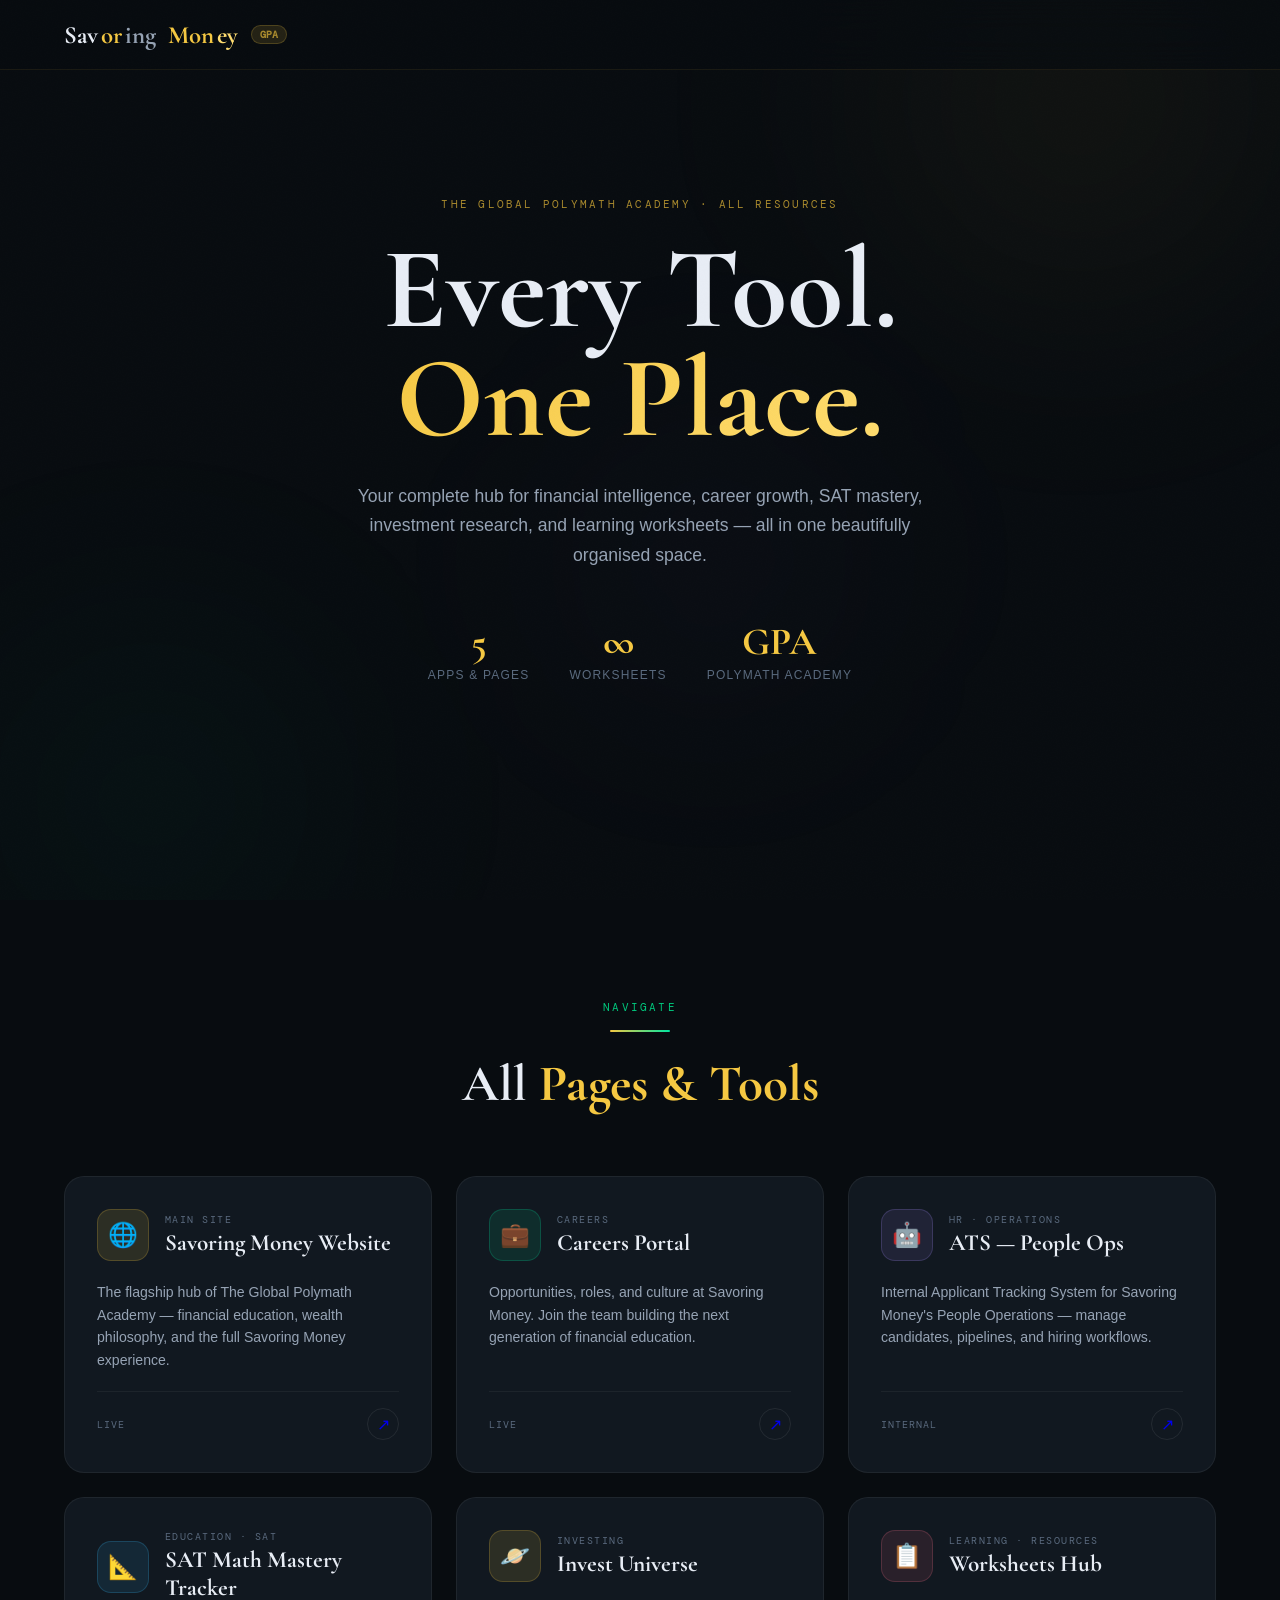
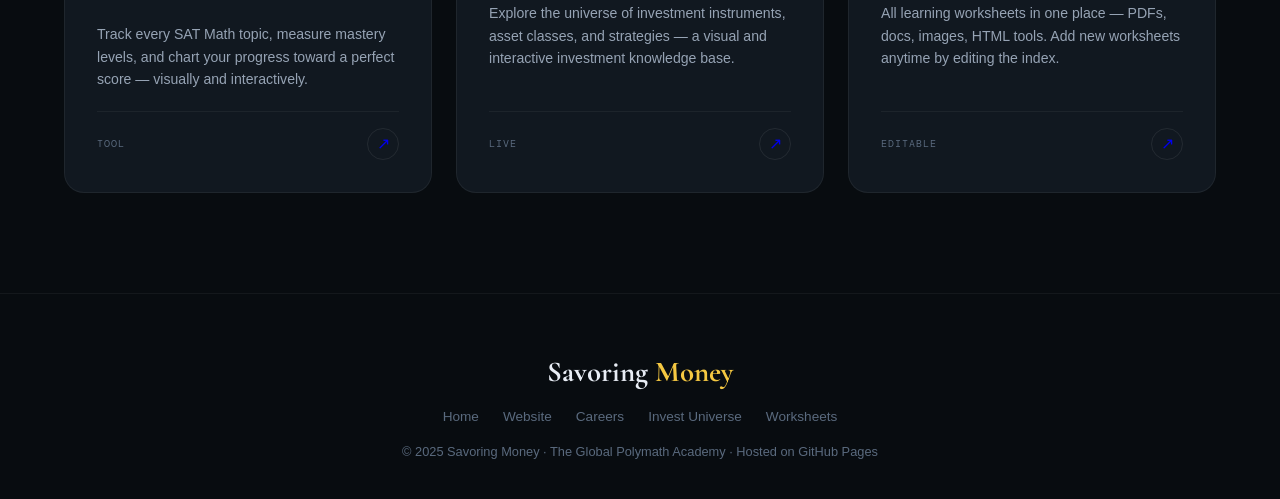
==== index.html @ c4149b96 "Add files via upload" ====
<!DOCTYPE html>
<html lang="en">
<head>
<meta charset="UTF-8">
<meta name="viewport" content="width=device-width, initial-scale=1.0">
<title>Savoring Money | The Global Polymath Academy</title>
<link href="https://fonts.googleapis.com/css2?family=Cormorant+Garamond:ital,wght@0,400;0,600;0,700;1,400;1,700&family=Cabinet+Grotesk:wght@300;400;500;700;800&family=DM+Mono:wght@400;500&display=swap" rel="stylesheet">
<style>
:root {
  --bg:        #080c10;
  --bg2:       #0d1117;
  --surface:   #111820;
  --surface2:  #161f2b;
  --surface3:  #1d2838;
  --gold:      #f5c842;
  --gold2:     #ffdd70;
  --gold-dim:  #a8892d;
  --emerald:   #00e5a0;
  --emerald2:  #00c87d;
  --violet:    #a78bfa;
  --cyan:      #38bdf8;
  --rose:      #fb7185;
  --text:      #e8edf5;
  --text2:     #96a3b4;
  --text3:     #5a6a7e;
  --ease:      cubic-bezier(.4,0,.2,1);
  --spring:    cubic-bezier(.34,1.56,.64,1);
}

*,*::before,*::after{margin:0;padding:0;box-sizing:border-box;}
html{scroll-behavior:smooth;}
body{
  font-family:'Cabinet Grotesk',sans-serif;
  background:var(--bg);
  color:var(--text);
  overflow-x:hidden;
  min-height:100vh;
}
h1,h2,h3,h4{font-family:'Cormorant Garamond',serif;line-height:1.1;}
::-webkit-scrollbar{width:5px;}
::-webkit-scrollbar-track{background:var(--bg2);}
::-webkit-scrollbar-thumb{background:linear-gradient(var(--gold),var(--emerald));border-radius:5px;}

/* GRAIN OVERLAY */
body::after{content:'';position:fixed;inset:0;z-index:9999;pointer-events:none;
  background-image:url("data:image/svg+xml,%3Csvg xmlns='http://www.w3.org/2000/svg' width='300' height='300'%3E%3Cfilter id='n'%3E%3CfeTurbulence type='fractalNoise' baseFrequency='0.8' numOctaves='4' stitchTiles='stitch'/%3E%3C/filter%3E%3Crect width='100%25' height='100%25' filter='url(%23n)' opacity='0.04'/%3E%3C/svg%3E");opacity:.35;}

/* ANIMATED AURA BACKGROUND */
.bg-aura{position:fixed;inset:0;z-index:0;pointer-events:none;overflow:hidden;}
.aura-orb{position:absolute;border-radius:50%;filter:blur(120px);animation:orbDrift 20s ease-in-out infinite;}
.aura-orb:nth-child(1){width:600px;height:600px;background:radial-gradient(circle,rgba(245,200,66,.07),transparent 70%);top:-200px;right:-100px;animation-duration:22s;}
.aura-orb:nth-child(2){width:500px;height:500px;background:radial-gradient(circle,rgba(0,229,160,.06),transparent 70%);bottom:-150px;left:-100px;animation-delay:-8s;animation-duration:18s;}
.aura-orb:nth-child(3){width:400px;height:400px;background:radial-gradient(circle,rgba(167,139,250,.05),transparent 70%);top:40%;left:40%;animation-delay:-4s;animation-duration:25s;}
@keyframes orbDrift{0%,100%{transform:translate(0,0) scale(1);}33%{transform:translate(60px,-40px) scale(1.1);}66%{transform:translate(-40px,60px) scale(.95);}}

/* NAV */
nav{position:fixed;top:0;left:0;right:0;z-index:1000;display:flex;align-items:center;justify-content:space-between;padding:0 5%;height:70px;background:rgba(8,12,16,.7);backdrop-filter:blur(24px);border-bottom:1px solid rgba(245,200,66,.08);transition:background .4s;}
nav.solid{background:rgba(8,12,16,.95);border-color:rgba(245,200,66,.15);}
.nav-logo{font-family:'Cormorant Garamond',serif;font-size:1.55rem;font-weight:700;color:var(--text);text-decoration:none;display:flex;align-items:center;gap:3px;}
.nav-logo .l-sav{color:var(--text);}
.nav-logo .l-or{color:var(--gold);}
.nav-logo .l-ing{color:var(--text2);}
.nav-logo .l-mon{color:var(--gold);}
.nav-logo .l-ey{color:var(--gold2);}
.nav-badge{font-family:'DM Mono',monospace;font-size:.6rem;background:rgba(245,200,66,.12);color:var(--gold-dim);padding:2px 8px;border-radius:20px;margin-left:10px;border:1px solid rgba(245,200,66,.2);}

/* HERO */
.hero{position:relative;z-index:1;min-height:100vh;display:flex;flex-direction:column;align-items:center;justify-content:center;text-align:center;padding:120px 5% 80px;}
.hero-eyebrow{font-family:'DM Mono',monospace;font-size:.7rem;letter-spacing:.2em;text-transform:uppercase;color:var(--gold-dim);margin-bottom:24px;animation:fadeUp .8s var(--ease) both;}
.hero-title{font-size:clamp(3.5rem,9vw,8rem);font-weight:700;line-height:.95;margin-bottom:28px;animation:fadeUp .8s .15s var(--ease) both;}
.hero-title .hl-gold{background:linear-gradient(135deg,var(--gold),var(--gold2));-webkit-background-clip:text;-webkit-text-fill-color:transparent;background-clip:text;}
.hero-title .hl-em{background:linear-gradient(135deg,var(--emerald),var(--cyan));-webkit-background-clip:text;-webkit-text-fill-color:transparent;background-clip:text;}
.hero-sub{max-width:600px;font-size:1.1rem;color:var(--text2);line-height:1.7;margin-bottom:48px;animation:fadeUp .8s .3s var(--ease) both;}
.hero-stats{display:flex;gap:40px;justify-content:center;flex-wrap:wrap;margin-bottom:60px;animation:fadeUp .8s .45s var(--ease) both;}
.stat-item{text-align:center;}
.stat-num{font-family:'Cormorant Garamond',serif;font-size:2.4rem;font-weight:700;color:var(--gold);display:block;}
.stat-label{font-size:.75rem;color:var(--text3);letter-spacing:.1em;text-transform:uppercase;}

/* SECTION */
.section{position:relative;z-index:1;padding:100px 5%;}
.section-header{text-align:center;margin-bottom:64px;}
.section-tag{font-family:'DM Mono',monospace;font-size:.7rem;letter-spacing:.2em;text-transform:uppercase;color:var(--emerald2);margin-bottom:16px;}
.section-title{font-size:clamp(2rem,4vw,3.5rem);font-weight:700;color:var(--text);}
.section-title span{color:var(--gold);}

/* CARD GRID */
.card-grid{display:grid;grid-template-columns:repeat(auto-fill,minmax(340px,1fr));gap:24px;max-width:1200px;margin:0 auto;}

.page-card{
  background:var(--surface);
  border:1px solid rgba(255,255,255,.06);
  border-radius:20px;
  padding:32px;
  text-decoration:none;
  display:flex;
  flex-direction:column;
  gap:20px;
  transition:transform .3s var(--spring), box-shadow .3s var(--ease), border-color .3s;
  position:relative;
  overflow:hidden;
}
.page-card::before{content:'';position:absolute;inset:0;border-radius:20px;opacity:0;transition:opacity .3s;pointer-events:none;}
.page-card:hover{transform:translateY(-6px);box-shadow:0 24px 60px rgba(0,0,0,.4);}

.card-gold::before{background:radial-gradient(ellipse at 60% 0%,rgba(245,200,66,.08),transparent 60%);}
.card-gold:hover{border-color:rgba(245,200,66,.25);}
.card-gold:hover::before{opacity:1;}

.card-emerald::before{background:radial-gradient(ellipse at 60% 0%,rgba(0,229,160,.08),transparent 60%);}
.card-emerald:hover{border-color:rgba(0,229,160,.25);}
.card-emerald:hover::before{opacity:1;}

.card-violet::before{background:radial-gradient(ellipse at 60% 0%,rgba(167,139,250,.08),transparent 60%);}
.card-violet:hover{border-color:rgba(167,139,250,.25);}
.card-violet:hover::before{opacity:1;}

.card-cyan::before{background:radial-gradient(ellipse at 60% 0%,rgba(56,189,248,.08),transparent 60%);}
.card-cyan:hover{border-color:rgba(56,189,248,.25);}
.card-cyan:hover::before{opacity:1;}

.card-rose::before{background:radial-gradient(ellipse at 60% 0%,rgba(251,113,133,.08),transparent 60%);}
.card-rose:hover{border-color:rgba(251,113,133,.25);}
.card-rose:hover::before{opacity:1;}

.card-icon{width:52px;height:52px;border-radius:14px;display:flex;align-items:center;justify-content:center;font-size:1.5rem;flex-shrink:0;}
.card-icon.gold{background:rgba(245,200,66,.12);border:1px solid rgba(245,200,66,.2);}
.card-icon.emerald{background:rgba(0,229,160,.1);border:1px solid rgba(0,229,160,.2);}
.card-icon.violet{background:rgba(167,139,250,.1);border:1px solid rgba(167,139,250,.2);}
.card-icon.cyan{background:rgba(56,189,248,.1);border:1px solid rgba(56,189,248,.2);}
.card-icon.rose{background:rgba(251,113,133,.1);border:1px solid rgba(251,113,133,.2);}

.card-header{display:flex;align-items:center;gap:16px;}
.card-meta{flex:1;}
.card-tag{font-family:'DM Mono',monospace;font-size:.62rem;letter-spacing:.15em;text-transform:uppercase;color:var(--text3);margin-bottom:4px;}
.card-title{font-family:'Cormorant Garamond',serif;font-size:1.45rem;font-weight:700;color:var(--text);line-height:1.2;}
.card-desc{font-size:.88rem;color:var(--text2);line-height:1.6;}
.card-footer{display:flex;align-items:center;justify-content:space-between;margin-top:auto;padding-top:16px;border-top:1px solid rgba(255,255,255,.05);}
.card-status{font-family:'DM Mono',monospace;font-size:.65rem;letter-spacing:.1em;color:var(--text3);}
.card-arrow{width:32px;height:32px;border-radius:50%;border:1px solid rgba(255,255,255,.08);display:flex;align-items:center;justify-content:center;transition:transform .2s, border-color .2s;}
.page-card:hover .card-arrow{transform:translate(3px,-3px);}
.card-gold:hover .card-arrow{border-color:rgba(245,200,66,.4);}
.card-emerald:hover .card-arrow{border-color:rgba(0,229,160,.4);}
.card-violet:hover .card-arrow{border-color:rgba(167,139,250,.4);}

/* SEPARATOR */
.sep{width:60px;height:2px;background:linear-gradient(90deg,var(--gold),var(--emerald));margin:0 auto 24px;border-radius:2px;}

/* FOOTER */
footer{position:relative;z-index:1;text-align:center;padding:60px 5% 40px;border-top:1px solid rgba(255,255,255,.05);}
.footer-logo{font-family:'Cormorant Garamond',serif;font-size:1.8rem;font-weight:700;margin-bottom:12px;}
.footer-logo span{color:var(--gold);}
.footer-copy{font-size:.8rem;color:var(--text3);}
.footer-links{display:flex;gap:24px;justify-content:center;margin:20px 0;flex-wrap:wrap;}
.footer-links a{color:var(--text3);text-decoration:none;font-size:.85rem;transition:color .2s;}
.footer-links a:hover{color:var(--gold);}

@keyframes fadeUp{from{opacity:0;transform:translateY(30px);}to{opacity:1;transform:translateY(0);}}
.reveal{opacity:0;transform:translateY(30px);transition:opacity .7s var(--ease),transform .7s var(--ease);}
.reveal.visible{opacity:1;transform:translateY(0);}
</style>
</head>
<body>

<div class="bg-aura">
  <div class="aura-orb"></div>
  <div class="aura-orb"></div>
  <div class="aura-orb"></div>
</div>

<nav id="nav">
  <a href="index.html" class="nav-logo">
    <span class="l-sav">Sav</span><span class="l-or">or</span><span class="l-ing">ing</span>&nbsp;<span class="l-mon">Mon</span><span class="l-ey">ey</span>
    <span class="nav-badge">GPA</span>
  </a>
</nav>

<section class="hero">
  <p class="hero-eyebrow">The Global Polymath Academy · All Resources</p>
  <h1 class="hero-title">
    Every Tool.<br>
    <span class="hl-gold">One Place.</span>
  </h1>
  <p class="hero-sub">Your complete hub for financial intelligence, career growth, SAT mastery, investment research, and learning worksheets — all in one beautifully organised space.</p>
  <div class="hero-stats">
    <div class="stat-item"><span class="stat-num">5</span><span class="stat-label">Apps & Pages</span></div>
    <div class="stat-item"><span class="stat-num">∞</span><span class="stat-label">Worksheets</span></div>
    <div class="stat-item"><span class="stat-num">GPA</span><span class="stat-label">Polymath Academy</span></div>
  </div>
</section>

<section class="section">
  <div class="section-header reveal">
    <p class="section-tag">Navigate</p>
    <div class="sep"></div>
    <h2 class="section-title">All <span>Pages & Tools</span></h2>
  </div>

  <div class="card-grid">

    <!-- Main Website -->
    <a href="Savoring_Money_Website.htm" class="page-card card-gold reveal">
      <div class="card-header">
        <div class="card-icon gold">🌐</div>
        <div class="card-meta">
          <div class="card-tag">Main Site</div>
          <div class="card-title">Savoring Money Website</div>
        </div>
      </div>
      <p class="card-desc">The flagship hub of The Global Polymath Academy — financial education, wealth philosophy, and the full Savoring Money experience.</p>
      <div class="card-footer">
        <span class="card-status">LIVE</span>
        <div class="card-arrow">↗</div>
      </div>
    </a>

    <!-- Careers -->
    <a href="Savoring_Money_Careers.htm" class="page-card card-emerald reveal">
      <div class="card-header">
        <div class="card-icon emerald">💼</div>
        <div class="card-meta">
          <div class="card-tag">Careers</div>
          <div class="card-title">Careers Portal</div>
        </div>
      </div>
      <p class="card-desc">Opportunities, roles, and culture at Savoring Money. Join the team building the next generation of financial education.</p>
      <div class="card-footer">
        <span class="card-status">LIVE</span>
        <div class="card-arrow">↗</div>
      </div>
    </a>

    <!-- ATS -->
    <a href="SavoringMoney_ATS.html" class="page-card card-violet reveal">
      <div class="card-header">
        <div class="card-icon violet">🤖</div>
        <div class="card-meta">
          <div class="card-tag">HR · Operations</div>
          <div class="card-title">ATS — People Ops</div>
        </div>
      </div>
      <p class="card-desc">Internal Applicant Tracking System for Savoring Money's People Operations — manage candidates, pipelines, and hiring workflows.</p>
      <div class="card-footer">
        <span class="card-status">INTERNAL</span>
        <div class="card-arrow">↗</div>
      </div>
    </a>

    <!-- SAT Tracker -->
    <a href="__SAT_Math_Mastery_Tracker.html" class="page-card card-cyan reveal">
      <div class="card-header">
        <div class="card-icon cyan">📐</div>
        <div class="card-meta">
          <div class="card-tag">Education · SAT</div>
          <div class="card-title">SAT Math Mastery Tracker</div>
        </div>
      </div>
      <p class="card-desc">Track every SAT Math topic, measure mastery levels, and chart your progress toward a perfect score — visually and interactively.</p>
      <div class="card-footer">
        <span class="card-status">TOOL</span>
        <div class="card-arrow">↗</div>
      </div>
    </a>

    <!-- Invest Universe -->
    <a href="Invest_Universe.html" class="page-card card-gold reveal">
      <div class="card-header">
        <div class="card-icon gold">🪐</div>
        <div class="card-meta">
          <div class="card-tag">Investing</div>
          <div class="card-title">Invest Universe</div>
        </div>
      </div>
      <p class="card-desc">Explore the universe of investment instruments, asset classes, and strategies — a visual and interactive investment knowledge base.</p>
      <div class="card-footer">
        <span class="card-status">LIVE</span>
        <div class="card-arrow">↗</div>
      </div>
    </a>

    <!-- Worksheets Hub -->
    <a href="worksheets/index.html" class="page-card card-rose reveal">
      <div class="card-header">
        <div class="card-icon rose">📋</div>
        <div class="card-meta">
          <div class="card-tag">Learning · Resources</div>
          <div class="card-title">Worksheets Hub</div>
        </div>
      </div>
      <p class="card-desc">All learning worksheets in one place — PDFs, docs, images, HTML tools. Add new worksheets anytime by editing the index.</p>
      <div class="card-footer">
        <span class="card-status">EDITABLE</span>
        <div class="card-arrow">↗</div>
      </div>
    </a>

  </div>
</section>

<footer>
  <div class="footer-logo">Savoring <span>Money</span></div>
  <div class="footer-links">
    <a href="index.html">Home</a>
    <a href="Savoring_Money_Website.htm">Website</a>
    <a href="Savoring_Money_Careers.htm">Careers</a>
    <a href="Invest_Universe.html">Invest Universe</a>
    <a href="worksheets/index.html">Worksheets</a>
  </div>
  <p class="footer-copy">© 2025 Savoring Money · The Global Polymath Academy · Hosted on GitHub Pages</p>
</footer>

<script>
// Nav scroll effect
const nav = document.getElementById('nav');
window.addEventListener('scroll', () => { nav.classList.toggle('solid', scrollY > 40); });

// Reveal on scroll
const reveals = document.querySelectorAll('.reveal');
const observer = new IntersectionObserver((entries) => {
  entries.forEach((e, i) => {
    if (e.isIntersecting) {
      setTimeout(() => e.target.classList.add('visible'), i * 80);
    }
  });
}, { threshold: 0.1 });
reveals.forEach(r => observer.observe(r));
</script>
</body>
</html>
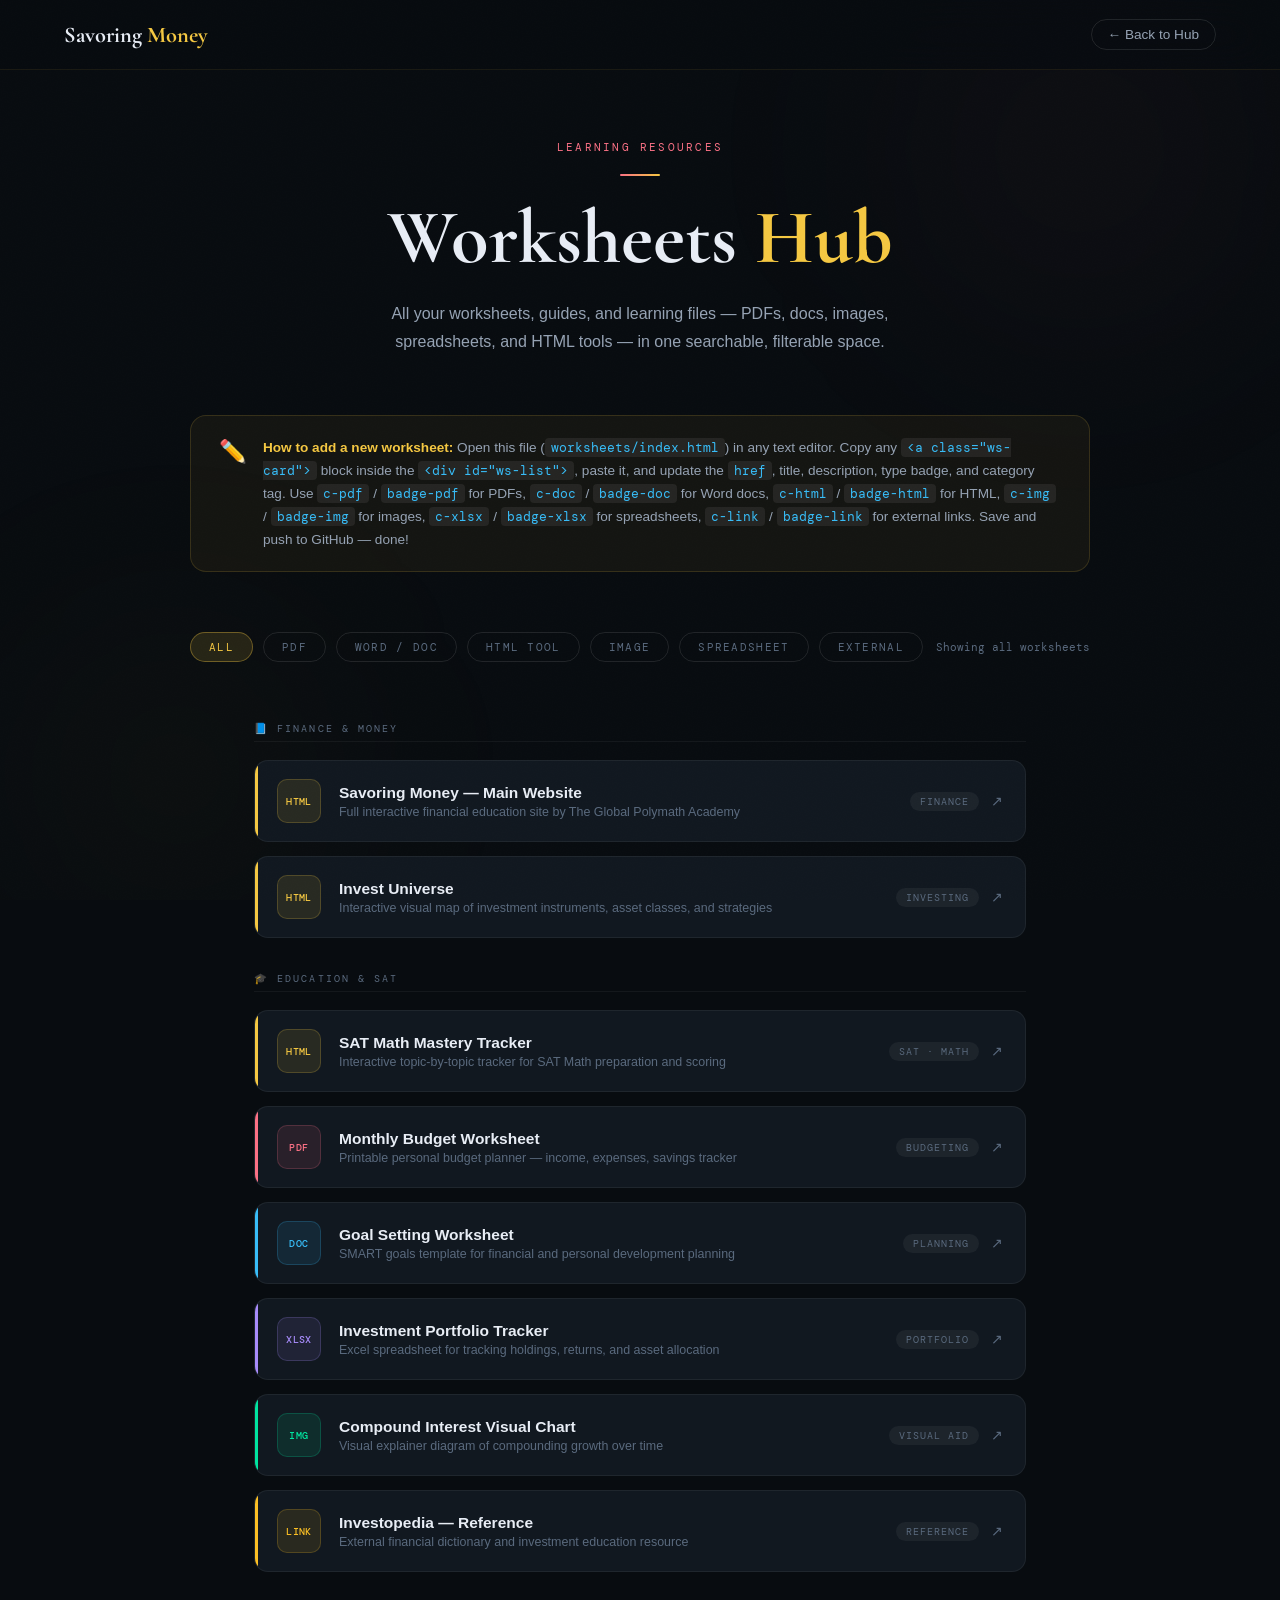
==== commit f6d1dfbd: "Add files via upload" ====
--- a/index.html
+++ b/index.html
@@ -3,7 +3,7 @@
 <head>
 <meta charset="UTF-8">
 <meta name="viewport" content="width=device-width, initial-scale=1.0">
-<title>Savoring Money | The Global Polymath Academy</title>
+<title>Worksheets Hub | Savoring Money</title>
 <link href="https://fonts.googleapis.com/css2?family=Cormorant+Garamond:ital,wght@0,400;0,600;0,700;1,400;1,700&family=Cabinet+Grotesk:wght@300;400;500;700;800&family=DM+Mono:wght@400;500&display=swap" rel="stylesheet">
 <style>
 :root {
@@ -20,143 +20,150 @@
   --violet:    #a78bfa;
   --cyan:      #38bdf8;
   --rose:      #fb7185;
+  --amber:     #fbbf24;
+  --sky:       #0ea5e9;
   --text:      #e8edf5;
   --text2:     #96a3b4;
   --text3:     #5a6a7e;
   --ease:      cubic-bezier(.4,0,.2,1);
   --spring:    cubic-bezier(.34,1.56,.64,1);
 }
-
 *,*::before,*::after{margin:0;padding:0;box-sizing:border-box;}
 html{scroll-behavior:smooth;}
-body{
-  font-family:'Cabinet Grotesk',sans-serif;
-  background:var(--bg);
-  color:var(--text);
-  overflow-x:hidden;
-  min-height:100vh;
-}
+body{font-family:'Cabinet Grotesk',sans-serif;background:var(--bg);color:var(--text);overflow-x:hidden;min-height:100vh;}
 h1,h2,h3,h4{font-family:'Cormorant Garamond',serif;line-height:1.1;}
 ::-webkit-scrollbar{width:5px;}
 ::-webkit-scrollbar-track{background:var(--bg2);}
 ::-webkit-scrollbar-thumb{background:linear-gradient(var(--gold),var(--emerald));border-radius:5px;}
-
-/* GRAIN OVERLAY */
 body::after{content:'';position:fixed;inset:0;z-index:9999;pointer-events:none;
   background-image:url("data:image/svg+xml,%3Csvg xmlns='http://www.w3.org/2000/svg' width='300' height='300'%3E%3Cfilter id='n'%3E%3CfeTurbulence type='fractalNoise' baseFrequency='0.8' numOctaves='4' stitchTiles='stitch'/%3E%3C/filter%3E%3Crect width='100%25' height='100%25' filter='url(%23n)' opacity='0.04'/%3E%3C/svg%3E");opacity:.35;}
 
-/* ANIMATED AURA BACKGROUND */
 .bg-aura{position:fixed;inset:0;z-index:0;pointer-events:none;overflow:hidden;}
 .aura-orb{position:absolute;border-radius:50%;filter:blur(120px);animation:orbDrift 20s ease-in-out infinite;}
-.aura-orb:nth-child(1){width:600px;height:600px;background:radial-gradient(circle,rgba(245,200,66,.07),transparent 70%);top:-200px;right:-100px;animation-duration:22s;}
-.aura-orb:nth-child(2){width:500px;height:500px;background:radial-gradient(circle,rgba(0,229,160,.06),transparent 70%);bottom:-150px;left:-100px;animation-delay:-8s;animation-duration:18s;}
-.aura-orb:nth-child(3){width:400px;height:400px;background:radial-gradient(circle,rgba(167,139,250,.05),transparent 70%);top:40%;left:40%;animation-delay:-4s;animation-duration:25s;}
-@keyframes orbDrift{0%,100%{transform:translate(0,0) scale(1);}33%{transform:translate(60px,-40px) scale(1.1);}66%{transform:translate(-40px,60px) scale(.95);}}
-
-/* NAV */
+.aura-orb:nth-child(1){width:500px;height:500px;background:radial-gradient(circle,rgba(251,113,133,.06),transparent 70%);top:-100px;right:-50px;animation-duration:22s;}
+.aura-orb:nth-child(2){width:450px;height:450px;background:radial-gradient(circle,rgba(245,200,66,.05),transparent 70%);bottom:-100px;left:-50px;animation-delay:-8s;animation-duration:18s;}
+@keyframes orbDrift{0%,100%{transform:translate(0,0) scale(1);}33%{transform:translate(50px,-30px) scale(1.1);}66%{transform:translate(-30px,50px) scale(.95);}}
+
 nav{position:fixed;top:0;left:0;right:0;z-index:1000;display:flex;align-items:center;justify-content:space-between;padding:0 5%;height:70px;background:rgba(8,12,16,.7);backdrop-filter:blur(24px);border-bottom:1px solid rgba(245,200,66,.08);transition:background .4s;}
-nav.solid{background:rgba(8,12,16,.95);border-color:rgba(245,200,66,.15);}
-.nav-logo{font-family:'Cormorant Garamond',serif;font-size:1.55rem;font-weight:700;color:var(--text);text-decoration:none;display:flex;align-items:center;gap:3px;}
-.nav-logo .l-sav{color:var(--text);}
-.nav-logo .l-or{color:var(--gold);}
-.nav-logo .l-ing{color:var(--text2);}
-.nav-logo .l-mon{color:var(--gold);}
-.nav-logo .l-ey{color:var(--gold2);}
-.nav-badge{font-family:'DM Mono',monospace;font-size:.6rem;background:rgba(245,200,66,.12);color:var(--gold-dim);padding:2px 8px;border-radius:20px;margin-left:10px;border:1px solid rgba(245,200,66,.2);}
-
-/* HERO */
-.hero{position:relative;z-index:1;min-height:100vh;display:flex;flex-direction:column;align-items:center;justify-content:center;text-align:center;padding:120px 5% 80px;}
-.hero-eyebrow{font-family:'DM Mono',monospace;font-size:.7rem;letter-spacing:.2em;text-transform:uppercase;color:var(--gold-dim);margin-bottom:24px;animation:fadeUp .8s var(--ease) both;}
-.hero-title{font-size:clamp(3.5rem,9vw,8rem);font-weight:700;line-height:.95;margin-bottom:28px;animation:fadeUp .8s .15s var(--ease) both;}
-.hero-title .hl-gold{background:linear-gradient(135deg,var(--gold),var(--gold2));-webkit-background-clip:text;-webkit-text-fill-color:transparent;background-clip:text;}
-.hero-title .hl-em{background:linear-gradient(135deg,var(--emerald),var(--cyan));-webkit-background-clip:text;-webkit-text-fill-color:transparent;background-clip:text;}
-.hero-sub{max-width:600px;font-size:1.1rem;color:var(--text2);line-height:1.7;margin-bottom:48px;animation:fadeUp .8s .3s var(--ease) both;}
-.hero-stats{display:flex;gap:40px;justify-content:center;flex-wrap:wrap;margin-bottom:60px;animation:fadeUp .8s .45s var(--ease) both;}
-.stat-item{text-align:center;}
-.stat-num{font-family:'Cormorant Garamond',serif;font-size:2.4rem;font-weight:700;color:var(--gold);display:block;}
-.stat-label{font-size:.75rem;color:var(--text3);letter-spacing:.1em;text-transform:uppercase;}
-
-/* SECTION */
-.section{position:relative;z-index:1;padding:100px 5%;}
-.section-header{text-align:center;margin-bottom:64px;}
-.section-tag{font-family:'DM Mono',monospace;font-size:.7rem;letter-spacing:.2em;text-transform:uppercase;color:var(--emerald2);margin-bottom:16px;}
-.section-title{font-size:clamp(2rem,4vw,3.5rem);font-weight:700;color:var(--text);}
-.section-title span{color:var(--gold);}
-
-/* CARD GRID */
-.card-grid{display:grid;grid-template-columns:repeat(auto-fill,minmax(340px,1fr));gap:24px;max-width:1200px;margin:0 auto;}
-
-.page-card{
+nav.solid{background:rgba(8,12,16,.95);}
+.nav-logo{font-family:'Cormorant Garamond',serif;font-size:1.4rem;font-weight:700;color:var(--text);text-decoration:none;}
+.nav-logo span{color:var(--gold);}
+.nav-back{color:var(--text2);text-decoration:none;font-size:.85rem;padding:7px 16px;border:1px solid rgba(255,255,255,.1);border-radius:30px;transition:color .2s,border-color .2s;}
+.nav-back:hover{color:var(--gold);border-color:rgba(245,200,66,.3);}
+
+/* PAGE HEADER */
+.page-header{position:relative;z-index:1;padding:140px 5% 60px;text-align:center;}
+.page-eyebrow{font-family:'DM Mono',monospace;font-size:.7rem;letter-spacing:.2em;text-transform:uppercase;color:var(--rose);margin-bottom:20px;}
+.page-title{font-size:clamp(2.5rem,6vw,5rem);font-weight:700;margin-bottom:20px;}
+.page-title span{color:var(--gold);}
+.page-sub{max-width:560px;margin:0 auto;color:var(--text2);font-size:1rem;line-height:1.7;}
+
+/* EDIT NOTICE */
+.edit-notice{
+  position:relative;z-index:1;
+  max-width:900px;margin:0 auto 60px;
+  background:rgba(245,200,66,.05);
+  border:1px solid rgba(245,200,66,.15);
+  border-radius:16px;
+  padding:20px 28px;
+  display:flex;align-items:flex-start;gap:16px;
+}
+.edit-notice-icon{font-size:1.4rem;flex-shrink:0;margin-top:2px;}
+.edit-notice-text{font-size:.85rem;color:var(--text2);line-height:1.7;}
+.edit-notice-text strong{color:var(--gold);}
+.edit-notice-text code{font-family:'DM Mono',monospace;background:rgba(255,255,255,.07);padding:1px 6px;border-radius:4px;font-size:.8rem;color:var(--cyan);}
+
+/* FILTER BAR */
+.filter-bar{
+  position:relative;z-index:1;
+  max-width:900px;margin:0 auto 40px;
+  display:flex;gap:10px;flex-wrap:wrap;align-items:center;
+}
+.filter-btn{
+  font-family:'DM Mono',monospace;font-size:.68rem;letter-spacing:.12em;text-transform:uppercase;
+  padding:7px 18px;border-radius:30px;border:1px solid rgba(255,255,255,.1);
+  background:transparent;color:var(--text3);cursor:pointer;transition:all .2s;
+}
+.filter-btn:hover{color:var(--text);border-color:rgba(255,255,255,.25);}
+.filter-btn.active{background:rgba(245,200,66,.12);border-color:rgba(245,200,66,.35);color:var(--gold);}
+.filter-count{font-family:'DM Mono',monospace;font-size:.7rem;color:var(--text3);margin-left:auto;}
+
+/* WORKSHEET GRID */
+.ws-grid{
+  position:relative;z-index:1;
+  max-width:900px;margin:0 auto;
+  display:flex;flex-direction:column;gap:14px;
+  padding:0 5% 100px;
+}
+
+/* SECTION GROUP LABEL */
+.ws-group-label{
+  font-family:'DM Mono',monospace;font-size:.65rem;letter-spacing:.2em;text-transform:uppercase;
+  color:var(--text3);padding:20px 0 6px;border-bottom:1px solid rgba(255,255,255,.05);
+  margin-bottom:4px;
+}
+
+/* WORKSHEET CARD */
+.ws-card{
   background:var(--surface);
   border:1px solid rgba(255,255,255,.06);
-  border-radius:20px;
-  padding:32px;
+  border-radius:14px;
+  display:flex;align-items:center;gap:18px;
+  padding:18px 22px;
   text-decoration:none;
-  display:flex;
-  flex-direction:column;
-  gap:20px;
-  transition:transform .3s var(--spring), box-shadow .3s var(--ease), border-color .3s;
-  position:relative;
-  overflow:hidden;
-}
-.page-card::before{content:'';position:absolute;inset:0;border-radius:20px;opacity:0;transition:opacity .3s;pointer-events:none;}
-.page-card:hover{transform:translateY(-6px);box-shadow:0 24px 60px rgba(0,0,0,.4);}
-
-.card-gold::before{background:radial-gradient(ellipse at 60% 0%,rgba(245,200,66,.08),transparent 60%);}
-.card-gold:hover{border-color:rgba(245,200,66,.25);}
-.card-gold:hover::before{opacity:1;}
-
-.card-emerald::before{background:radial-gradient(ellipse at 60% 0%,rgba(0,229,160,.08),transparent 60%);}
-.card-emerald:hover{border-color:rgba(0,229,160,.25);}
-.card-emerald:hover::before{opacity:1;}
-
-.card-violet::before{background:radial-gradient(ellipse at 60% 0%,rgba(167,139,250,.08),transparent 60%);}
-.card-violet:hover{border-color:rgba(167,139,250,.25);}
-.card-violet:hover::before{opacity:1;}
-
-.card-cyan::before{background:radial-gradient(ellipse at 60% 0%,rgba(56,189,248,.08),transparent 60%);}
-.card-cyan:hover{border-color:rgba(56,189,248,.25);}
-.card-cyan:hover::before{opacity:1;}
-
-.card-rose::before{background:radial-gradient(ellipse at 60% 0%,rgba(251,113,133,.08),transparent 60%);}
-.card-rose:hover{border-color:rgba(251,113,133,.25);}
-.card-rose:hover::before{opacity:1;}
-
-.card-icon{width:52px;height:52px;border-radius:14px;display:flex;align-items:center;justify-content:center;font-size:1.5rem;flex-shrink:0;}
-.card-icon.gold{background:rgba(245,200,66,.12);border:1px solid rgba(245,200,66,.2);}
-.card-icon.emerald{background:rgba(0,229,160,.1);border:1px solid rgba(0,229,160,.2);}
-.card-icon.violet{background:rgba(167,139,250,.1);border:1px solid rgba(167,139,250,.2);}
-.card-icon.cyan{background:rgba(56,189,248,.1);border:1px solid rgba(56,189,248,.2);}
-.card-icon.rose{background:rgba(251,113,133,.1);border:1px solid rgba(251,113,133,.2);}
-
-.card-header{display:flex;align-items:center;gap:16px;}
-.card-meta{flex:1;}
-.card-tag{font-family:'DM Mono',monospace;font-size:.62rem;letter-spacing:.15em;text-transform:uppercase;color:var(--text3);margin-bottom:4px;}
-.card-title{font-family:'Cormorant Garamond',serif;font-size:1.45rem;font-weight:700;color:var(--text);line-height:1.2;}
-.card-desc{font-size:.88rem;color:var(--text2);line-height:1.6;}
-.card-footer{display:flex;align-items:center;justify-content:space-between;margin-top:auto;padding-top:16px;border-top:1px solid rgba(255,255,255,.05);}
-.card-status{font-family:'DM Mono',monospace;font-size:.65rem;letter-spacing:.1em;color:var(--text3);}
-.card-arrow{width:32px;height:32px;border-radius:50%;border:1px solid rgba(255,255,255,.08);display:flex;align-items:center;justify-content:center;transition:transform .2s, border-color .2s;}
-.page-card:hover .card-arrow{transform:translate(3px,-3px);}
-.card-gold:hover .card-arrow{border-color:rgba(245,200,66,.4);}
-.card-emerald:hover .card-arrow{border-color:rgba(0,229,160,.4);}
-.card-violet:hover .card-arrow{border-color:rgba(167,139,250,.4);}
+  transition:transform .25s var(--spring), box-shadow .25s, border-color .25s;
+  position:relative;overflow:hidden;
+}
+.ws-card::before{content:'';position:absolute;left:0;top:0;bottom:0;width:3px;border-radius:3px 0 0 3px;transition:opacity .2s;}
+.ws-card:hover{transform:translateX(4px);box-shadow:0 8px 30px rgba(0,0,0,.3);}
+
+/* color variants for left border */
+.ws-card.c-pdf::before{background:var(--rose);}
+.ws-card.c-doc::before{background:var(--cyan);}
+.ws-card.c-html::before{background:var(--gold);}
+.ws-card.c-img::before{background:var(--emerald);}
+.ws-card.c-xlsx::before{background:var(--violet);}
+.ws-card.c-link::before{background:var(--amber);}
+
+.ws-card.c-pdf:hover{border-color:rgba(251,113,133,.2);}
+.ws-card.c-doc:hover{border-color:rgba(56,189,248,.2);}
+.ws-card.c-html:hover{border-color:rgba(245,200,66,.2);}
+.ws-card.c-img:hover{border-color:rgba(0,229,160,.2);}
+.ws-card.c-xlsx:hover{border-color:rgba(167,139,250,.2);}
+.ws-card.c-link:hover{border-color:rgba(251,191,36,.2);}
+
+.ws-type-badge{
+  width:44px;height:44px;border-radius:10px;display:flex;align-items:center;justify-content:center;
+  font-family:'DM Mono',monospace;font-size:.6rem;font-weight:500;letter-spacing:.05em;
+  flex-shrink:0;text-transform:uppercase;
+}
+.badge-pdf{background:rgba(251,113,133,.1);color:var(--rose);border:1px solid rgba(251,113,133,.2);}
+.badge-doc{background:rgba(56,189,248,.1);color:var(--cyan);border:1px solid rgba(56,189,248,.2);}
+.badge-html{background:rgba(245,200,66,.1);color:var(--gold);border:1px solid rgba(245,200,66,.2);}
+.badge-img{background:rgba(0,229,160,.1);color:var(--emerald);border:1px solid rgba(0,229,160,.2);}
+.badge-xlsx{background:rgba(167,139,250,.1);color:var(--violet);border:1px solid rgba(167,139,250,.2);}
+.badge-link{background:rgba(251,191,36,.1);color:var(--amber);border:1px solid rgba(251,191,36,.2);}
+
+.ws-info{flex:1;min-width:0;}
+.ws-title{font-size:.97rem;font-weight:600;color:var(--text);white-space:nowrap;overflow:hidden;text-overflow:ellipsis;margin-bottom:3px;}
+.ws-desc{font-size:.78rem;color:var(--text3);white-space:nowrap;overflow:hidden;text-overflow:ellipsis;}
+.ws-meta{display:flex;align-items:center;gap:12px;flex-shrink:0;}
+.ws-tag{font-family:'DM Mono',monospace;font-size:.6rem;letter-spacing:.1em;text-transform:uppercase;
+  padding:3px 10px;border-radius:20px;background:rgba(255,255,255,.05);color:var(--text3);}
+.ws-arrow{color:var(--text3);font-size:.9rem;transition:transform .2s;}
+.ws-card:hover .ws-arrow{transform:translate(3px,-2px);color:var(--text2);}
+
+/* EMPTY STATE */
+.ws-empty{
+  text-align:center;padding:60px 0;color:var(--text3);
+  font-family:'DM Mono',monospace;font-size:.8rem;letter-spacing:.1em;display:none;
+}
 
 /* SEPARATOR */
-.sep{width:60px;height:2px;background:linear-gradient(90deg,var(--gold),var(--emerald));margin:0 auto 24px;border-radius:2px;}
-
-/* FOOTER */
-footer{position:relative;z-index:1;text-align:center;padding:60px 5% 40px;border-top:1px solid rgba(255,255,255,.05);}
-.footer-logo{font-family:'Cormorant Garamond',serif;font-size:1.8rem;font-weight:700;margin-bottom:12px;}
-.footer-logo span{color:var(--gold);}
-.footer-copy{font-size:.8rem;color:var(--text3);}
-.footer-links{display:flex;gap:24px;justify-content:center;margin:20px 0;flex-wrap:wrap;}
-.footer-links a{color:var(--text3);text-decoration:none;font-size:.85rem;transition:color .2s;}
-.footer-links a:hover{color:var(--gold);}
-
-@keyframes fadeUp{from{opacity:0;transform:translateY(30px);}to{opacity:1;transform:translateY(0);}}
-.reveal{opacity:0;transform:translateY(30px);transition:opacity .7s var(--ease),transform .7s var(--ease);}
-.reveal.visible{opacity:1;transform:translateY(0);}
+.sep{width:40px;height:2px;background:linear-gradient(90deg,var(--rose),var(--gold));margin:0 auto 20px;border-radius:2px;}
+
+@keyframes fadeUp{from{opacity:0;transform:translateY(20px);}to{opacity:1;transform:translateY(0);}}
+.ws-card{animation:fadeUp .5s var(--ease) both;}
 </style>
 </head>
 <body>
@@ -164,165 +171,209 @@
 <div class="bg-aura">
   <div class="aura-orb"></div>
   <div class="aura-orb"></div>
-  <div class="aura-orb"></div>
 </div>
 
 <nav id="nav">
-  <a href="index.html" class="nav-logo">
-    <span class="l-sav">Sav</span><span class="l-or">or</span><span class="l-ing">ing</span>&nbsp;<span class="l-mon">Mon</span><span class="l-ey">ey</span>
-    <span class="nav-badge">GPA</span>
-  </a>
+  <a href="../index.html" class="nav-logo">Savoring <span>Money</span></a>
+  <a href="../index.html" class="nav-back">← Back to Hub</a>
 </nav>
 
-<section class="hero">
-  <p class="hero-eyebrow">The Global Polymath Academy · All Resources</p>
-  <h1 class="hero-title">
-    Every Tool.<br>
-    <span class="hl-gold">One Place.</span>
-  </h1>
-  <p class="hero-sub">Your complete hub for financial intelligence, career growth, SAT mastery, investment research, and learning worksheets — all in one beautifully organised space.</p>
-  <div class="hero-stats">
-    <div class="stat-item"><span class="stat-num">5</span><span class="stat-label">Apps & Pages</span></div>
-    <div class="stat-item"><span class="stat-num">∞</span><span class="stat-label">Worksheets</span></div>
-    <div class="stat-item"><span class="stat-num">GPA</span><span class="stat-label">Polymath Academy</span></div>
+<div class="page-header">
+  <p class="page-eyebrow">Learning Resources</p>
+  <div class="sep"></div>
+  <h1 class="page-title">Worksheets <span>Hub</span></h1>
+  <p class="page-sub">All your worksheets, guides, and learning files — PDFs, docs, images, spreadsheets, and HTML tools — in one searchable, filterable space.</p>
+</div>
+
+<div style="position:relative;z-index:1;padding:0 5%;">
+  <div class="edit-notice">
+    <div class="edit-notice-icon">✏️</div>
+    <div class="edit-notice-text">
+      <strong>How to add a new worksheet:</strong> Open this file (<code>worksheets/index.html</code>) in any text editor. Copy any <code>&lt;a class="ws-card"&gt;</code> block inside the <code>&lt;div id="ws-list"&gt;</code>, paste it, and update the <code>href</code>, title, description, type badge, and category tag. Use <code>c-pdf</code> / <code>badge-pdf</code> for PDFs, <code>c-doc</code> / <code>badge-doc</code> for Word docs, <code>c-html</code> / <code>badge-html</code> for HTML, <code>c-img</code> / <code>badge-img</code> for images, <code>c-xlsx</code> / <code>badge-xlsx</code> for spreadsheets, <code>c-link</code> / <code>badge-link</code> for external links. Save and push to GitHub — done!
+    </div>
   </div>
-</section>
-
-<section class="section">
-  <div class="section-header reveal">
-    <p class="section-tag">Navigate</p>
-    <div class="sep"></div>
-    <h2 class="section-title">All <span>Pages & Tools</span></h2>
+</div>
+
+<div style="position:relative;z-index:1;padding:0 5%;">
+  <div class="filter-bar" id="filter-bar">
+    <button class="filter-btn active" data-filter="all" onclick="filterWS(this,'all')">All</button>
+    <button class="filter-btn" data-filter="pdf"  onclick="filterWS(this,'pdf')">PDF</button>
+    <button class="filter-btn" data-filter="doc"  onclick="filterWS(this,'doc')">Word / Doc</button>
+    <button class="filter-btn" data-filter="html" onclick="filterWS(this,'html')">HTML Tool</button>
+    <button class="filter-btn" data-filter="img"  onclick="filterWS(this,'img')">Image</button>
+    <button class="filter-btn" data-filter="xlsx" onclick="filterWS(this,'xlsx')">Spreadsheet</button>
+    <button class="filter-btn" data-filter="link" onclick="filterWS(this,'link')">External</button>
+    <span class="filter-count" id="ws-count">Showing all worksheets</span>
   </div>
-
-  <div class="card-grid">
-
-    <!-- Main Website -->
-    <a href="Savoring_Money_Website.htm" class="page-card card-gold reveal">
-      <div class="card-header">
-        <div class="card-icon gold">🌐</div>
-        <div class="card-meta">
-          <div class="card-tag">Main Site</div>
-          <div class="card-title">Savoring Money Website</div>
-        </div>
-      </div>
-      <p class="card-desc">The flagship hub of The Global Polymath Academy — financial education, wealth philosophy, and the full Savoring Money experience.</p>
-      <div class="card-footer">
-        <span class="card-status">LIVE</span>
-        <div class="card-arrow">↗</div>
-      </div>
-    </a>
-
-    <!-- Careers -->
-    <a href="Savoring_Money_Careers.htm" class="page-card card-emerald reveal">
-      <div class="card-header">
-        <div class="card-icon emerald">💼</div>
-        <div class="card-meta">
-          <div class="card-tag">Careers</div>
-          <div class="card-title">Careers Portal</div>
-        </div>
-      </div>
-      <p class="card-desc">Opportunities, roles, and culture at Savoring Money. Join the team building the next generation of financial education.</p>
-      <div class="card-footer">
-        <span class="card-status">LIVE</span>
-        <div class="card-arrow">↗</div>
-      </div>
-    </a>
-
-    <!-- ATS -->
-    <a href="SavoringMoney_ATS.html" class="page-card card-violet reveal">
-      <div class="card-header">
-        <div class="card-icon violet">🤖</div>
-        <div class="card-meta">
-          <div class="card-tag">HR · Operations</div>
-          <div class="card-title">ATS — People Ops</div>
-        </div>
-      </div>
-      <p class="card-desc">Internal Applicant Tracking System for Savoring Money's People Operations — manage candidates, pipelines, and hiring workflows.</p>
-      <div class="card-footer">
-        <span class="card-status">INTERNAL</span>
-        <div class="card-arrow">↗</div>
-      </div>
-    </a>
-
-    <!-- SAT Tracker -->
-    <a href="__SAT_Math_Mastery_Tracker.html" class="page-card card-cyan reveal">
-      <div class="card-header">
-        <div class="card-icon cyan">📐</div>
-        <div class="card-meta">
-          <div class="card-tag">Education · SAT</div>
-          <div class="card-title">SAT Math Mastery Tracker</div>
-        </div>
-      </div>
-      <p class="card-desc">Track every SAT Math topic, measure mastery levels, and chart your progress toward a perfect score — visually and interactively.</p>
-      <div class="card-footer">
-        <span class="card-status">TOOL</span>
-        <div class="card-arrow">↗</div>
-      </div>
-    </a>
-
-    <!-- Invest Universe -->
-    <a href="Invest_Universe.html" class="page-card card-gold reveal">
-      <div class="card-header">
-        <div class="card-icon gold">🪐</div>
-        <div class="card-meta">
-          <div class="card-tag">Investing</div>
-          <div class="card-title">Invest Universe</div>
-        </div>
-      </div>
-      <p class="card-desc">Explore the universe of investment instruments, asset classes, and strategies — a visual and interactive investment knowledge base.</p>
-      <div class="card-footer">
-        <span class="card-status">LIVE</span>
-        <div class="card-arrow">↗</div>
-      </div>
-    </a>
-
-    <!-- Worksheets Hub -->
-    <a href="worksheets/index.html" class="page-card card-rose reveal">
-      <div class="card-header">
-        <div class="card-icon rose">📋</div>
-        <div class="card-meta">
-          <div class="card-tag">Learning · Resources</div>
-          <div class="card-title">Worksheets Hub</div>
-        </div>
-      </div>
-      <p class="card-desc">All learning worksheets in one place — PDFs, docs, images, HTML tools. Add new worksheets anytime by editing the index.</p>
-      <div class="card-footer">
-        <span class="card-status">EDITABLE</span>
-        <div class="card-arrow">↗</div>
-      </div>
-    </a>
-
-  </div>
-</section>
-
-<footer>
-  <div class="footer-logo">Savoring <span>Money</span></div>
-  <div class="footer-links">
-    <a href="index.html">Home</a>
-    <a href="Savoring_Money_Website.htm">Website</a>
-    <a href="Savoring_Money_Careers.htm">Careers</a>
-    <a href="Invest_Universe.html">Invest Universe</a>
-    <a href="worksheets/index.html">Worksheets</a>
-  </div>
-  <p class="footer-copy">© 2025 Savoring Money · The Global Polymath Academy · Hosted on GitHub Pages</p>
-</footer>
+</div>
+
+<!-- ═══════════════════════════════════════════════════════════════════
+     WORKSHEET LIST
+     ─────────────────────────────────────────────────────────────────
+     TO ADD A NEW WORKSHEET:
+       1. Copy one <a class="ws-card ..."> block below
+       2. Change href to your file path (relative to this folder)
+       3. Update the badge type class (c-pdf, c-doc, c-html, c-img, c-xlsx, c-link)
+       4. Update badge text (PDF, DOC, HTML, IMG, XLSX, LINK)
+       5. Update badge class (badge-pdf, badge-doc, badge-html, badge-img, badge-xlsx, badge-link)
+       6. Update ws-title, ws-desc, ws-tag, and data-type
+       7. Save & push to GitHub
+════════════════════════════════════════════════════════════════════ -->
+<div class="ws-grid" id="ws-list">
+
+  <div class="ws-group-label">📘 Finance & Money</div>
+
+  <!-- SAMPLE: HTML Tool -->
+  <a href="../Savoring_Money_Website.htm" class="ws-card c-html" data-type="html" data-delay="0">
+    <div class="ws-type-badge badge-html">HTML</div>
+    <div class="ws-info">
+      <div class="ws-title">Savoring Money — Main Website</div>
+      <div class="ws-desc">Full interactive financial education site by The Global Polymath Academy</div>
+    </div>
+    <div class="ws-meta">
+      <span class="ws-tag">Finance</span>
+      <span class="ws-arrow">↗</span>
+    </div>
+  </a>
+
+  <!-- SAMPLE: HTML Tool -->
+  <a href="../Invest_Universe.html" class="ws-card c-html" data-type="html" data-delay="1">
+    <div class="ws-type-badge badge-html">HTML</div>
+    <div class="ws-info">
+      <div class="ws-title">Invest Universe</div>
+      <div class="ws-desc">Interactive visual map of investment instruments, asset classes, and strategies</div>
+    </div>
+    <div class="ws-meta">
+      <span class="ws-tag">Investing</span>
+      <span class="ws-arrow">↗</span>
+    </div>
+  </a>
+
+  <div class="ws-group-label">🎓 Education & SAT</div>
+
+  <!-- SAMPLE: HTML Tool -->
+  <a href="../__SAT_Math_Mastery_Tracker.html" class="ws-card c-html" data-type="html" data-delay="2">
+    <div class="ws-type-badge badge-html">HTML</div>
+    <div class="ws-info">
+      <div class="ws-title">SAT Math Mastery Tracker</div>
+      <div class="ws-desc">Interactive topic-by-topic tracker for SAT Math preparation and scoring</div>
+    </div>
+    <div class="ws-meta">
+      <span class="ws-tag">SAT · Math</span>
+      <span class="ws-arrow">↗</span>
+    </div>
+  </a>
+
+  <!-- SAMPLE BLANK PDF (to show format — replace with your actual file) -->
+  <a href="files/sample-budget-worksheet.pdf" class="ws-card c-pdf" data-type="pdf" data-delay="3">
+    <div class="ws-type-badge badge-pdf">PDF</div>
+    <div class="ws-info">
+      <div class="ws-title">Monthly Budget Worksheet</div>
+      <div class="ws-desc">Printable personal budget planner — income, expenses, savings tracker</div>
+    </div>
+    <div class="ws-meta">
+      <span class="ws-tag">Budgeting</span>
+      <span class="ws-arrow">↗</span>
+    </div>
+  </a>
+
+  <!-- SAMPLE BLANK DOC -->
+  <a href="files/sample-goal-setting.docx" class="ws-card c-doc" data-type="doc" data-delay="4">
+    <div class="ws-type-badge badge-doc">DOC</div>
+    <div class="ws-info">
+      <div class="ws-title">Goal Setting Worksheet</div>
+      <div class="ws-desc">SMART goals template for financial and personal development planning</div>
+    </div>
+    <div class="ws-meta">
+      <span class="ws-tag">Planning</span>
+      <span class="ws-arrow">↗</span>
+    </div>
+  </a>
+
+  <!-- SAMPLE SPREADSHEET -->
+  <a href="files/sample-investment-tracker.xlsx" class="ws-card c-xlsx" data-type="xlsx" data-delay="5">
+    <div class="ws-type-badge badge-xlsx">XLSX</div>
+    <div class="ws-info">
+      <div class="ws-title">Investment Portfolio Tracker</div>
+      <div class="ws-desc">Excel spreadsheet for tracking holdings, returns, and asset allocation</div>
+    </div>
+    <div class="ws-meta">
+      <span class="ws-tag">Portfolio</span>
+      <span class="ws-arrow">↗</span>
+    </div>
+  </a>
+
+  <!-- SAMPLE IMAGE -->
+  <a href="files/compound-interest-chart.png" class="ws-card c-img" data-type="img" data-delay="6">
+    <div class="ws-type-badge badge-img">IMG</div>
+    <div class="ws-info">
+      <div class="ws-title">Compound Interest Visual Chart</div>
+      <div class="ws-desc">Visual explainer diagram of compounding growth over time</div>
+    </div>
+    <div class="ws-meta">
+      <span class="ws-tag">Visual Aid</span>
+      <span class="ws-arrow">↗</span>
+    </div>
+  </a>
+
+  <!-- SAMPLE EXTERNAL LINK -->
+  <a href="https://www.investopedia.com" target="_blank" rel="noopener" class="ws-card c-link" data-type="link" data-delay="7">
+    <div class="ws-type-badge badge-link">LINK</div>
+    <div class="ws-info">
+      <div class="ws-title">Investopedia — Reference</div>
+      <div class="ws-desc">External financial dictionary and investment education resource</div>
+    </div>
+    <div class="ws-meta">
+      <span class="ws-tag">Reference</span>
+      <span class="ws-arrow">↗</span>
+    </div>
+  </a>
+
+  <!-- ─────────────────────────────────────────────────────
+       👆 ADD YOUR NEW WORKSHEETS ABOVE THIS LINE
+       Copy any ws-card block, update href, title, desc, tag, data-type
+  ───────────────────────────────────────────────────── -->
+
+</div>
+
+<div class="ws-empty" id="ws-empty">No worksheets found for this filter.</div>
 
 <script>
-// Nav scroll effect
 const nav = document.getElementById('nav');
 window.addEventListener('scroll', () => { nav.classList.toggle('solid', scrollY > 40); });
 
-// Reveal on scroll
-const reveals = document.querySelectorAll('.reveal');
-const observer = new IntersectionObserver((entries) => {
-  entries.forEach((e, i) => {
-    if (e.isIntersecting) {
-      setTimeout(() => e.target.classList.add('visible'), i * 80);
+// Stagger animation
+document.querySelectorAll('.ws-card').forEach((card, i) => {
+  card.style.animationDelay = (i * 0.05) + 's';
+});
+
+// Filter
+function filterWS(btn, type) {
+  document.querySelectorAll('.filter-btn').forEach(b => b.classList.remove('active'));
+  btn.classList.add('active');
+
+  const cards = document.querySelectorAll('#ws-list .ws-card');
+  let shown = 0;
+  cards.forEach(card => {
+    const match = type === 'all' || card.dataset.type === type;
+    card.style.display = match ? 'flex' : 'none';
+    if (match) shown++;
+  });
+
+  // Show/hide group labels
+  document.querySelectorAll('.ws-group-label').forEach(lbl => {
+    if (type !== 'all') {
+      lbl.style.display = 'none';
+    } else {
+      lbl.style.display = '';
     }
   });
-}, { threshold: 0.1 });
-reveals.forEach(r => observer.observe(r));
+
+  const countEl = document.getElementById('ws-count');
+  const emptyEl = document.getElementById('ws-empty');
+  countEl.textContent = shown === 0 ? '' : `Showing ${shown} worksheet${shown !== 1 ? 's' : ''}`;
+  emptyEl.style.display = shown === 0 ? 'block' : 'none';
+}
 </script>
 </body>
 </html>
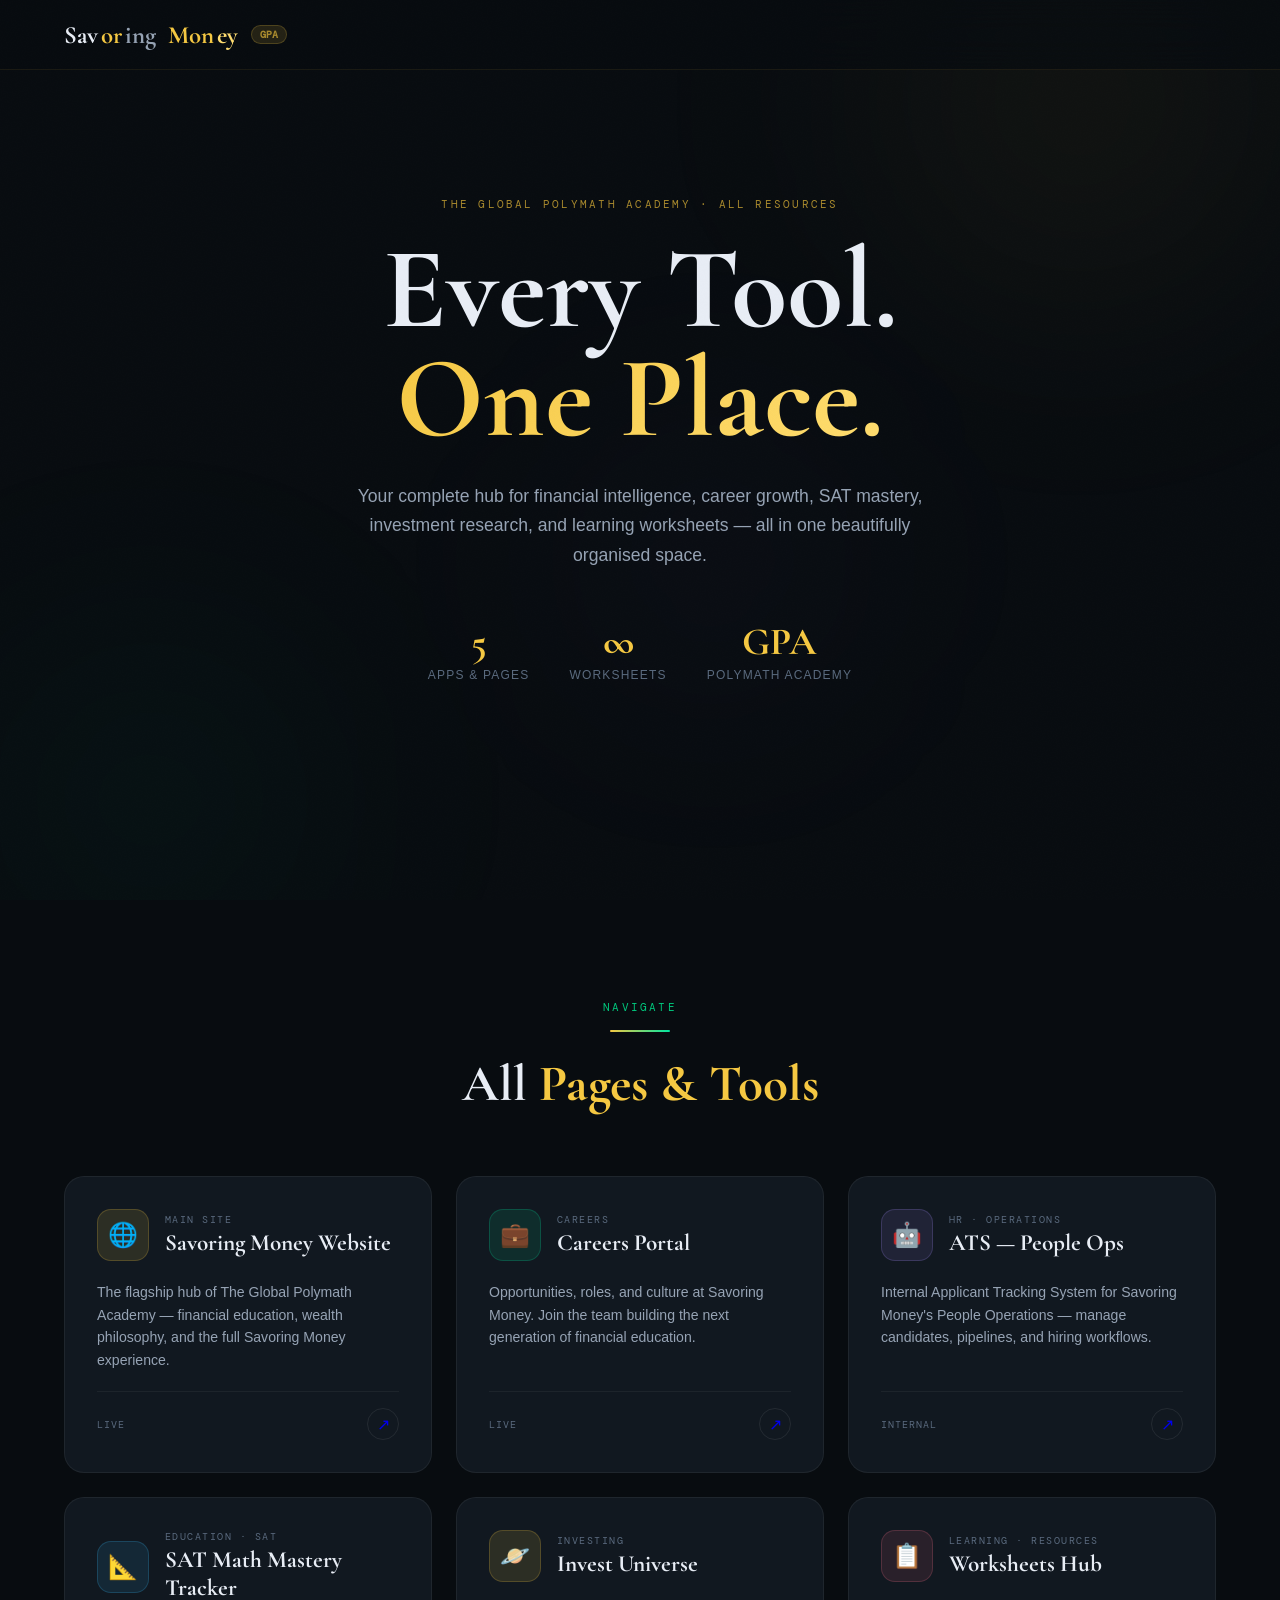
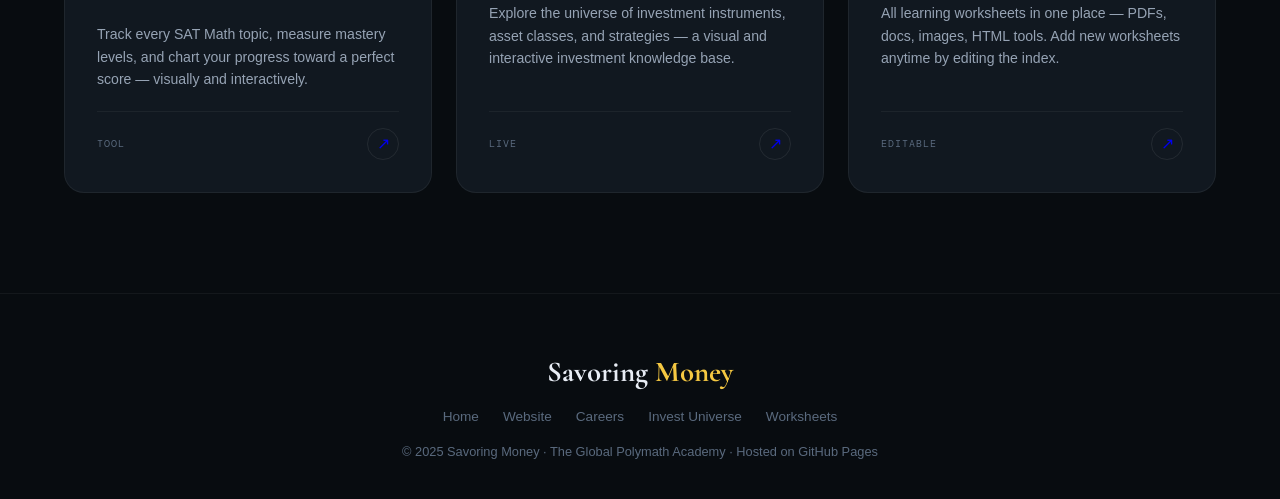
==== commit c5de5a28: "Add files via upload" ====
--- a/index.html
+++ b/index.html
@@ -3,7 +3,7 @@
 <head>
 <meta charset="UTF-8">
 <meta name="viewport" content="width=device-width, initial-scale=1.0">
-<title>Worksheets Hub | Savoring Money</title>
+<title>Savoring Money | The Global Polymath Academy</title>
 <link href="https://fonts.googleapis.com/css2?family=Cormorant+Garamond:ital,wght@0,400;0,600;0,700;1,400;1,700&family=Cabinet+Grotesk:wght@300;400;500;700;800&family=DM+Mono:wght@400;500&display=swap" rel="stylesheet">
 <style>
 :root {
@@ -20,150 +20,143 @@
   --violet:    #a78bfa;
   --cyan:      #38bdf8;
   --rose:      #fb7185;
-  --amber:     #fbbf24;
-  --sky:       #0ea5e9;
   --text:      #e8edf5;
   --text2:     #96a3b4;
   --text3:     #5a6a7e;
   --ease:      cubic-bezier(.4,0,.2,1);
   --spring:    cubic-bezier(.34,1.56,.64,1);
 }
+
 *,*::before,*::after{margin:0;padding:0;box-sizing:border-box;}
 html{scroll-behavior:smooth;}
-body{font-family:'Cabinet Grotesk',sans-serif;background:var(--bg);color:var(--text);overflow-x:hidden;min-height:100vh;}
+body{
+  font-family:'Cabinet Grotesk',sans-serif;
+  background:var(--bg);
+  color:var(--text);
+  overflow-x:hidden;
+  min-height:100vh;
+}
 h1,h2,h3,h4{font-family:'Cormorant Garamond',serif;line-height:1.1;}
 ::-webkit-scrollbar{width:5px;}
 ::-webkit-scrollbar-track{background:var(--bg2);}
 ::-webkit-scrollbar-thumb{background:linear-gradient(var(--gold),var(--emerald));border-radius:5px;}
+
+/* GRAIN OVERLAY */
 body::after{content:'';position:fixed;inset:0;z-index:9999;pointer-events:none;
   background-image:url("data:image/svg+xml,%3Csvg xmlns='http://www.w3.org/2000/svg' width='300' height='300'%3E%3Cfilter id='n'%3E%3CfeTurbulence type='fractalNoise' baseFrequency='0.8' numOctaves='4' stitchTiles='stitch'/%3E%3C/filter%3E%3Crect width='100%25' height='100%25' filter='url(%23n)' opacity='0.04'/%3E%3C/svg%3E");opacity:.35;}
 
+/* ANIMATED AURA BACKGROUND */
 .bg-aura{position:fixed;inset:0;z-index:0;pointer-events:none;overflow:hidden;}
 .aura-orb{position:absolute;border-radius:50%;filter:blur(120px);animation:orbDrift 20s ease-in-out infinite;}
-.aura-orb:nth-child(1){width:500px;height:500px;background:radial-gradient(circle,rgba(251,113,133,.06),transparent 70%);top:-100px;right:-50px;animation-duration:22s;}
-.aura-orb:nth-child(2){width:450px;height:450px;background:radial-gradient(circle,rgba(245,200,66,.05),transparent 70%);bottom:-100px;left:-50px;animation-delay:-8s;animation-duration:18s;}
-@keyframes orbDrift{0%,100%{transform:translate(0,0) scale(1);}33%{transform:translate(50px,-30px) scale(1.1);}66%{transform:translate(-30px,50px) scale(.95);}}
-
+.aura-orb:nth-child(1){width:600px;height:600px;background:radial-gradient(circle,rgba(245,200,66,.07),transparent 70%);top:-200px;right:-100px;animation-duration:22s;}
+.aura-orb:nth-child(2){width:500px;height:500px;background:radial-gradient(circle,rgba(0,229,160,.06),transparent 70%);bottom:-150px;left:-100px;animation-delay:-8s;animation-duration:18s;}
+.aura-orb:nth-child(3){width:400px;height:400px;background:radial-gradient(circle,rgba(167,139,250,.05),transparent 70%);top:40%;left:40%;animation-delay:-4s;animation-duration:25s;}
+@keyframes orbDrift{0%,100%{transform:translate(0,0) scale(1);}33%{transform:translate(60px,-40px) scale(1.1);}66%{transform:translate(-40px,60px) scale(.95);}}
+
+/* NAV */
 nav{position:fixed;top:0;left:0;right:0;z-index:1000;display:flex;align-items:center;justify-content:space-between;padding:0 5%;height:70px;background:rgba(8,12,16,.7);backdrop-filter:blur(24px);border-bottom:1px solid rgba(245,200,66,.08);transition:background .4s;}
-nav.solid{background:rgba(8,12,16,.95);}
-.nav-logo{font-family:'Cormorant Garamond',serif;font-size:1.4rem;font-weight:700;color:var(--text);text-decoration:none;}
-.nav-logo span{color:var(--gold);}
-.nav-back{color:var(--text2);text-decoration:none;font-size:.85rem;padding:7px 16px;border:1px solid rgba(255,255,255,.1);border-radius:30px;transition:color .2s,border-color .2s;}
-.nav-back:hover{color:var(--gold);border-color:rgba(245,200,66,.3);}
-
-/* PAGE HEADER */
-.page-header{position:relative;z-index:1;padding:140px 5% 60px;text-align:center;}
-.page-eyebrow{font-family:'DM Mono',monospace;font-size:.7rem;letter-spacing:.2em;text-transform:uppercase;color:var(--rose);margin-bottom:20px;}
-.page-title{font-size:clamp(2.5rem,6vw,5rem);font-weight:700;margin-bottom:20px;}
-.page-title span{color:var(--gold);}
-.page-sub{max-width:560px;margin:0 auto;color:var(--text2);font-size:1rem;line-height:1.7;}
-
-/* EDIT NOTICE */
-.edit-notice{
-  position:relative;z-index:1;
-  max-width:900px;margin:0 auto 60px;
-  background:rgba(245,200,66,.05);
-  border:1px solid rgba(245,200,66,.15);
-  border-radius:16px;
-  padding:20px 28px;
-  display:flex;align-items:flex-start;gap:16px;
-}
-.edit-notice-icon{font-size:1.4rem;flex-shrink:0;margin-top:2px;}
-.edit-notice-text{font-size:.85rem;color:var(--text2);line-height:1.7;}
-.edit-notice-text strong{color:var(--gold);}
-.edit-notice-text code{font-family:'DM Mono',monospace;background:rgba(255,255,255,.07);padding:1px 6px;border-radius:4px;font-size:.8rem;color:var(--cyan);}
-
-/* FILTER BAR */
-.filter-bar{
-  position:relative;z-index:1;
-  max-width:900px;margin:0 auto 40px;
-  display:flex;gap:10px;flex-wrap:wrap;align-items:center;
-}
-.filter-btn{
-  font-family:'DM Mono',monospace;font-size:.68rem;letter-spacing:.12em;text-transform:uppercase;
-  padding:7px 18px;border-radius:30px;border:1px solid rgba(255,255,255,.1);
-  background:transparent;color:var(--text3);cursor:pointer;transition:all .2s;
-}
-.filter-btn:hover{color:var(--text);border-color:rgba(255,255,255,.25);}
-.filter-btn.active{background:rgba(245,200,66,.12);border-color:rgba(245,200,66,.35);color:var(--gold);}
-.filter-count{font-family:'DM Mono',monospace;font-size:.7rem;color:var(--text3);margin-left:auto;}
-
-/* WORKSHEET GRID */
-.ws-grid{
-  position:relative;z-index:1;
-  max-width:900px;margin:0 auto;
-  display:flex;flex-direction:column;gap:14px;
-  padding:0 5% 100px;
-}
-
-/* SECTION GROUP LABEL */
-.ws-group-label{
-  font-family:'DM Mono',monospace;font-size:.65rem;letter-spacing:.2em;text-transform:uppercase;
-  color:var(--text3);padding:20px 0 6px;border-bottom:1px solid rgba(255,255,255,.05);
-  margin-bottom:4px;
-}
-
-/* WORKSHEET CARD */
-.ws-card{
+nav.solid{background:rgba(8,12,16,.95);border-color:rgba(245,200,66,.15);}
+.nav-logo{font-family:'Cormorant Garamond',serif;font-size:1.55rem;font-weight:700;color:var(--text);text-decoration:none;display:flex;align-items:center;gap:3px;}
+.nav-logo .l-sav{color:var(--text);}
+.nav-logo .l-or{color:var(--gold);}
+.nav-logo .l-ing{color:var(--text2);}
+.nav-logo .l-mon{color:var(--gold);}
+.nav-logo .l-ey{color:var(--gold2);}
+.nav-badge{font-family:'DM Mono',monospace;font-size:.6rem;background:rgba(245,200,66,.12);color:var(--gold-dim);padding:2px 8px;border-radius:20px;margin-left:10px;border:1px solid rgba(245,200,66,.2);}
+
+/* HERO */
+.hero{position:relative;z-index:1;min-height:100vh;display:flex;flex-direction:column;align-items:center;justify-content:center;text-align:center;padding:120px 5% 80px;}
+.hero-eyebrow{font-family:'DM Mono',monospace;font-size:.7rem;letter-spacing:.2em;text-transform:uppercase;color:var(--gold-dim);margin-bottom:24px;animation:fadeUp .8s var(--ease) both;}
+.hero-title{font-size:clamp(3.5rem,9vw,8rem);font-weight:700;line-height:.95;margin-bottom:28px;animation:fadeUp .8s .15s var(--ease) both;}
+.hero-title .hl-gold{background:linear-gradient(135deg,var(--gold),var(--gold2));-webkit-background-clip:text;-webkit-text-fill-color:transparent;background-clip:text;}
+.hero-title .hl-em{background:linear-gradient(135deg,var(--emerald),var(--cyan));-webkit-background-clip:text;-webkit-text-fill-color:transparent;background-clip:text;}
+.hero-sub{max-width:600px;font-size:1.1rem;color:var(--text2);line-height:1.7;margin-bottom:48px;animation:fadeUp .8s .3s var(--ease) both;}
+.hero-stats{display:flex;gap:40px;justify-content:center;flex-wrap:wrap;margin-bottom:60px;animation:fadeUp .8s .45s var(--ease) both;}
+.stat-item{text-align:center;}
+.stat-num{font-family:'Cormorant Garamond',serif;font-size:2.4rem;font-weight:700;color:var(--gold);display:block;}
+.stat-label{font-size:.75rem;color:var(--text3);letter-spacing:.1em;text-transform:uppercase;}
+
+/* SECTION */
+.section{position:relative;z-index:1;padding:100px 5%;}
+.section-header{text-align:center;margin-bottom:64px;}
+.section-tag{font-family:'DM Mono',monospace;font-size:.7rem;letter-spacing:.2em;text-transform:uppercase;color:var(--emerald2);margin-bottom:16px;}
+.section-title{font-size:clamp(2rem,4vw,3.5rem);font-weight:700;color:var(--text);}
+.section-title span{color:var(--gold);}
+
+/* CARD GRID */
+.card-grid{display:grid;grid-template-columns:repeat(auto-fill,minmax(340px,1fr));gap:24px;max-width:1200px;margin:0 auto;}
+
+.page-card{
   background:var(--surface);
   border:1px solid rgba(255,255,255,.06);
-  border-radius:14px;
-  display:flex;align-items:center;gap:18px;
-  padding:18px 22px;
+  border-radius:20px;
+  padding:32px;
   text-decoration:none;
-  transition:transform .25s var(--spring), box-shadow .25s, border-color .25s;
-  position:relative;overflow:hidden;
+  display:flex;
+  flex-direction:column;
+  gap:20px;
+  transition:transform .3s var(--spring), box-shadow .3s var(--ease), border-color .3s;
+  position:relative;
+  overflow:hidden;
 }
-.ws-card::before{content:'';position:absolute;left:0;top:0;bottom:0;width:3px;border-radius:3px 0 0 3px;transition:opacity .2s;}
-.ws-card:hover{transform:translateX(4px);box-shadow:0 8px 30px rgba(0,0,0,.3);}
-
-/* color variants for left border */
-.ws-card.c-pdf::before{background:var(--rose);}
-.ws-card.c-doc::before{background:var(--cyan);}
-.ws-card.c-html::before{background:var(--gold);}
-.ws-card.c-img::before{background:var(--emerald);}
-.ws-card.c-xlsx::before{background:var(--violet);}
-.ws-card.c-link::before{background:var(--amber);}
-
-.ws-card.c-pdf:hover{border-color:rgba(251,113,133,.2);}
-.ws-card.c-doc:hover{border-color:rgba(56,189,248,.2);}
-.ws-card.c-html:hover{border-color:rgba(245,200,66,.2);}
-.ws-card.c-img:hover{border-color:rgba(0,229,160,.2);}
-.ws-card.c-xlsx:hover{border-color:rgba(167,139,250,.2);}
-.ws-card.c-link:hover{border-color:rgba(251,191,36,.2);}
-
-.ws-type-badge{
-  width:44px;height:44px;border-radius:10px;display:flex;align-items:center;justify-content:center;
-  font-family:'DM Mono',monospace;font-size:.6rem;font-weight:500;letter-spacing:.05em;
-  flex-shrink:0;text-transform:uppercase;
-}
-.badge-pdf{background:rgba(251,113,133,.1);color:var(--rose);border:1px solid rgba(251,113,133,.2);}
-.badge-doc{background:rgba(56,189,248,.1);color:var(--cyan);border:1px solid rgba(56,189,248,.2);}
-.badge-html{background:rgba(245,200,66,.1);color:var(--gold);border:1px solid rgba(245,200,66,.2);}
-.badge-img{background:rgba(0,229,160,.1);color:var(--emerald);border:1px solid rgba(0,229,160,.2);}
-.badge-xlsx{background:rgba(167,139,250,.1);color:var(--violet);border:1px solid rgba(167,139,250,.2);}
-.badge-link{background:rgba(251,191,36,.1);color:var(--amber);border:1px solid rgba(251,191,36,.2);}
-
-.ws-info{flex:1;min-width:0;}
-.ws-title{font-size:.97rem;font-weight:600;color:var(--text);white-space:nowrap;overflow:hidden;text-overflow:ellipsis;margin-bottom:3px;}
-.ws-desc{font-size:.78rem;color:var(--text3);white-space:nowrap;overflow:hidden;text-overflow:ellipsis;}
-.ws-meta{display:flex;align-items:center;gap:12px;flex-shrink:0;}
-.ws-tag{font-family:'DM Mono',monospace;font-size:.6rem;letter-spacing:.1em;text-transform:uppercase;
-  padding:3px 10px;border-radius:20px;background:rgba(255,255,255,.05);color:var(--text3);}
-.ws-arrow{color:var(--text3);font-size:.9rem;transition:transform .2s;}
-.ws-card:hover .ws-arrow{transform:translate(3px,-2px);color:var(--text2);}
-
-/* EMPTY STATE */
-.ws-empty{
-  text-align:center;padding:60px 0;color:var(--text3);
-  font-family:'DM Mono',monospace;font-size:.8rem;letter-spacing:.1em;display:none;
-}
+.page-card::before{content:'';position:absolute;inset:0;border-radius:20px;opacity:0;transition:opacity .3s;pointer-events:none;}
+.page-card:hover{transform:translateY(-6px);box-shadow:0 24px 60px rgba(0,0,0,.4);}
+
+.card-gold::before{background:radial-gradient(ellipse at 60% 0%,rgba(245,200,66,.08),transparent 60%);}
+.card-gold:hover{border-color:rgba(245,200,66,.25);}
+.card-gold:hover::before{opacity:1;}
+
+.card-emerald::before{background:radial-gradient(ellipse at 60% 0%,rgba(0,229,160,.08),transparent 60%);}
+.card-emerald:hover{border-color:rgba(0,229,160,.25);}
+.card-emerald:hover::before{opacity:1;}
+
+.card-violet::before{background:radial-gradient(ellipse at 60% 0%,rgba(167,139,250,.08),transparent 60%);}
+.card-violet:hover{border-color:rgba(167,139,250,.25);}
+.card-violet:hover::before{opacity:1;}
+
+.card-cyan::before{background:radial-gradient(ellipse at 60% 0%,rgba(56,189,248,.08),transparent 60%);}
+.card-cyan:hover{border-color:rgba(56,189,248,.25);}
+.card-cyan:hover::before{opacity:1;}
+
+.card-rose::before{background:radial-gradient(ellipse at 60% 0%,rgba(251,113,133,.08),transparent 60%);}
+.card-rose:hover{border-color:rgba(251,113,133,.25);}
+.card-rose:hover::before{opacity:1;}
+
+.card-icon{width:52px;height:52px;border-radius:14px;display:flex;align-items:center;justify-content:center;font-size:1.5rem;flex-shrink:0;}
+.card-icon.gold{background:rgba(245,200,66,.12);border:1px solid rgba(245,200,66,.2);}
+.card-icon.emerald{background:rgba(0,229,160,.1);border:1px solid rgba(0,229,160,.2);}
+.card-icon.violet{background:rgba(167,139,250,.1);border:1px solid rgba(167,139,250,.2);}
+.card-icon.cyan{background:rgba(56,189,248,.1);border:1px solid rgba(56,189,248,.2);}
+.card-icon.rose{background:rgba(251,113,133,.1);border:1px solid rgba(251,113,133,.2);}
+
+.card-header{display:flex;align-items:center;gap:16px;}
+.card-meta{flex:1;}
+.card-tag{font-family:'DM Mono',monospace;font-size:.62rem;letter-spacing:.15em;text-transform:uppercase;color:var(--text3);margin-bottom:4px;}
+.card-title{font-family:'Cormorant Garamond',serif;font-size:1.45rem;font-weight:700;color:var(--text);line-height:1.2;}
+.card-desc{font-size:.88rem;color:var(--text2);line-height:1.6;}
+.card-footer{display:flex;align-items:center;justify-content:space-between;margin-top:auto;padding-top:16px;border-top:1px solid rgba(255,255,255,.05);}
+.card-status{font-family:'DM Mono',monospace;font-size:.65rem;letter-spacing:.1em;color:var(--text3);}
+.card-arrow{width:32px;height:32px;border-radius:50%;border:1px solid rgba(255,255,255,.08);display:flex;align-items:center;justify-content:center;transition:transform .2s, border-color .2s;}
+.page-card:hover .card-arrow{transform:translate(3px,-3px);}
+.card-gold:hover .card-arrow{border-color:rgba(245,200,66,.4);}
+.card-emerald:hover .card-arrow{border-color:rgba(0,229,160,.4);}
+.card-violet:hover .card-arrow{border-color:rgba(167,139,250,.4);}
 
 /* SEPARATOR */
-.sep{width:40px;height:2px;background:linear-gradient(90deg,var(--rose),var(--gold));margin:0 auto 20px;border-radius:2px;}
-
-@keyframes fadeUp{from{opacity:0;transform:translateY(20px);}to{opacity:1;transform:translateY(0);}}
-.ws-card{animation:fadeUp .5s var(--ease) both;}
+.sep{width:60px;height:2px;background:linear-gradient(90deg,var(--gold),var(--emerald));margin:0 auto 24px;border-radius:2px;}
+
+/* FOOTER */
+footer{position:relative;z-index:1;text-align:center;padding:60px 5% 40px;border-top:1px solid rgba(255,255,255,.05);}
+.footer-logo{font-family:'Cormorant Garamond',serif;font-size:1.8rem;font-weight:700;margin-bottom:12px;}
+.footer-logo span{color:var(--gold);}
+.footer-copy{font-size:.8rem;color:var(--text3);}
+.footer-links{display:flex;gap:24px;justify-content:center;margin:20px 0;flex-wrap:wrap;}
+.footer-links a{color:var(--text3);text-decoration:none;font-size:.85rem;transition:color .2s;}
+.footer-links a:hover{color:var(--gold);}
+
+@keyframes fadeUp{from{opacity:0;transform:translateY(30px);}to{opacity:1;transform:translateY(0);}}
+.reveal{opacity:0;transform:translateY(30px);transition:opacity .7s var(--ease),transform .7s var(--ease);}
+.reveal.visible{opacity:1;transform:translateY(0);}
 </style>
 </head>
 <body>
@@ -171,209 +164,165 @@
 <div class="bg-aura">
   <div class="aura-orb"></div>
   <div class="aura-orb"></div>
+  <div class="aura-orb"></div>
 </div>
 
 <nav id="nav">
-  <a href="../index.html" class="nav-logo">Savoring <span>Money</span></a>
-  <a href="../index.html" class="nav-back">← Back to Hub</a>
+  <a href="index.html" class="nav-logo">
+    <span class="l-sav">Sav</span><span class="l-or">or</span><span class="l-ing">ing</span>&nbsp;<span class="l-mon">Mon</span><span class="l-ey">ey</span>
+    <span class="nav-badge">GPA</span>
+  </a>
 </nav>
 
-<div class="page-header">
-  <p class="page-eyebrow">Learning Resources</p>
-  <div class="sep"></div>
-  <h1 class="page-title">Worksheets <span>Hub</span></h1>
-  <p class="page-sub">All your worksheets, guides, and learning files — PDFs, docs, images, spreadsheets, and HTML tools — in one searchable, filterable space.</p>
-</div>
-
-<div style="position:relative;z-index:1;padding:0 5%;">
-  <div class="edit-notice">
-    <div class="edit-notice-icon">✏️</div>
-    <div class="edit-notice-text">
-      <strong>How to add a new worksheet:</strong> Open this file (<code>worksheets/index.html</code>) in any text editor. Copy any <code>&lt;a class="ws-card"&gt;</code> block inside the <code>&lt;div id="ws-list"&gt;</code>, paste it, and update the <code>href</code>, title, description, type badge, and category tag. Use <code>c-pdf</code> / <code>badge-pdf</code> for PDFs, <code>c-doc</code> / <code>badge-doc</code> for Word docs, <code>c-html</code> / <code>badge-html</code> for HTML, <code>c-img</code> / <code>badge-img</code> for images, <code>c-xlsx</code> / <code>badge-xlsx</code> for spreadsheets, <code>c-link</code> / <code>badge-link</code> for external links. Save and push to GitHub — done!
-    </div>
+<section class="hero">
+  <p class="hero-eyebrow">The Global Polymath Academy · All Resources</p>
+  <h1 class="hero-title">
+    Every Tool.<br>
+    <span class="hl-gold">One Place.</span>
+  </h1>
+  <p class="hero-sub">Your complete hub for financial intelligence, career growth, SAT mastery, investment research, and learning worksheets — all in one beautifully organised space.</p>
+  <div class="hero-stats">
+    <div class="stat-item"><span class="stat-num">5</span><span class="stat-label">Apps & Pages</span></div>
+    <div class="stat-item"><span class="stat-num">∞</span><span class="stat-label">Worksheets</span></div>
+    <div class="stat-item"><span class="stat-num">GPA</span><span class="stat-label">Polymath Academy</span></div>
   </div>
-</div>
-
-<div style="position:relative;z-index:1;padding:0 5%;">
-  <div class="filter-bar" id="filter-bar">
-    <button class="filter-btn active" data-filter="all" onclick="filterWS(this,'all')">All</button>
-    <button class="filter-btn" data-filter="pdf"  onclick="filterWS(this,'pdf')">PDF</button>
-    <button class="filter-btn" data-filter="doc"  onclick="filterWS(this,'doc')">Word / Doc</button>
-    <button class="filter-btn" data-filter="html" onclick="filterWS(this,'html')">HTML Tool</button>
-    <button class="filter-btn" data-filter="img"  onclick="filterWS(this,'img')">Image</button>
-    <button class="filter-btn" data-filter="xlsx" onclick="filterWS(this,'xlsx')">Spreadsheet</button>
-    <button class="filter-btn" data-filter="link" onclick="filterWS(this,'link')">External</button>
-    <span class="filter-count" id="ws-count">Showing all worksheets</span>
+</section>
+
+<section class="section">
+  <div class="section-header reveal">
+    <p class="section-tag">Navigate</p>
+    <div class="sep"></div>
+    <h2 class="section-title">All <span>Pages & Tools</span></h2>
   </div>
-</div>
-
-<!-- ═══════════════════════════════════════════════════════════════════
-     WORKSHEET LIST
-     ─────────────────────────────────────────────────────────────────
-     TO ADD A NEW WORKSHEET:
-       1. Copy one <a class="ws-card ..."> block below
-       2. Change href to your file path (relative to this folder)
-       3. Update the badge type class (c-pdf, c-doc, c-html, c-img, c-xlsx, c-link)
-       4. Update badge text (PDF, DOC, HTML, IMG, XLSX, LINK)
-       5. Update badge class (badge-pdf, badge-doc, badge-html, badge-img, badge-xlsx, badge-link)
-       6. Update ws-title, ws-desc, ws-tag, and data-type
-       7. Save & push to GitHub
-════════════════════════════════════════════════════════════════════ -->
-<div class="ws-grid" id="ws-list">
-
-  <div class="ws-group-label">📘 Finance & Money</div>
-
-  <!-- SAMPLE: HTML Tool -->
-  <a href="../Savoring_Money_Website.htm" class="ws-card c-html" data-type="html" data-delay="0">
-    <div class="ws-type-badge badge-html">HTML</div>
-    <div class="ws-info">
-      <div class="ws-title">Savoring Money — Main Website</div>
-      <div class="ws-desc">Full interactive financial education site by The Global Polymath Academy</div>
-    </div>
-    <div class="ws-meta">
-      <span class="ws-tag">Finance</span>
-      <span class="ws-arrow">↗</span>
-    </div>
-  </a>
-
-  <!-- SAMPLE: HTML Tool -->
-  <a href="../Invest_Universe.html" class="ws-card c-html" data-type="html" data-delay="1">
-    <div class="ws-type-badge badge-html">HTML</div>
-    <div class="ws-info">
-      <div class="ws-title">Invest Universe</div>
-      <div class="ws-desc">Interactive visual map of investment instruments, asset classes, and strategies</div>
-    </div>
-    <div class="ws-meta">
-      <span class="ws-tag">Investing</span>
-      <span class="ws-arrow">↗</span>
-    </div>
-  </a>
-
-  <div class="ws-group-label">🎓 Education & SAT</div>
-
-  <!-- SAMPLE: HTML Tool -->
-  <a href="../__SAT_Math_Mastery_Tracker.html" class="ws-card c-html" data-type="html" data-delay="2">
-    <div class="ws-type-badge badge-html">HTML</div>
-    <div class="ws-info">
-      <div class="ws-title">SAT Math Mastery Tracker</div>
-      <div class="ws-desc">Interactive topic-by-topic tracker for SAT Math preparation and scoring</div>
-    </div>
-    <div class="ws-meta">
-      <span class="ws-tag">SAT · Math</span>
-      <span class="ws-arrow">↗</span>
-    </div>
-  </a>
-
-  <!-- SAMPLE BLANK PDF (to show format — replace with your actual file) -->
-  <a href="files/sample-budget-worksheet.pdf" class="ws-card c-pdf" data-type="pdf" data-delay="3">
-    <div class="ws-type-badge badge-pdf">PDF</div>
-    <div class="ws-info">
-      <div class="ws-title">Monthly Budget Worksheet</div>
-      <div class="ws-desc">Printable personal budget planner — income, expenses, savings tracker</div>
-    </div>
-    <div class="ws-meta">
-      <span class="ws-tag">Budgeting</span>
-      <span class="ws-arrow">↗</span>
-    </div>
-  </a>
-
-  <!-- SAMPLE BLANK DOC -->
-  <a href="files/sample-goal-setting.docx" class="ws-card c-doc" data-type="doc" data-delay="4">
-    <div class="ws-type-badge badge-doc">DOC</div>
-    <div class="ws-info">
-      <div class="ws-title">Goal Setting Worksheet</div>
-      <div class="ws-desc">SMART goals template for financial and personal development planning</div>
-    </div>
-    <div class="ws-meta">
-      <span class="ws-tag">Planning</span>
-      <span class="ws-arrow">↗</span>
-    </div>
-  </a>
-
-  <!-- SAMPLE SPREADSHEET -->
-  <a href="files/sample-investment-tracker.xlsx" class="ws-card c-xlsx" data-type="xlsx" data-delay="5">
-    <div class="ws-type-badge badge-xlsx">XLSX</div>
-    <div class="ws-info">
-      <div class="ws-title">Investment Portfolio Tracker</div>
-      <div class="ws-desc">Excel spreadsheet for tracking holdings, returns, and asset allocation</div>
-    </div>
-    <div class="ws-meta">
-      <span class="ws-tag">Portfolio</span>
-      <span class="ws-arrow">↗</span>
-    </div>
-  </a>
-
-  <!-- SAMPLE IMAGE -->
-  <a href="files/compound-interest-chart.png" class="ws-card c-img" data-type="img" data-delay="6">
-    <div class="ws-type-badge badge-img">IMG</div>
-    <div class="ws-info">
-      <div class="ws-title">Compound Interest Visual Chart</div>
-      <div class="ws-desc">Visual explainer diagram of compounding growth over time</div>
-    </div>
-    <div class="ws-meta">
-      <span class="ws-tag">Visual Aid</span>
-      <span class="ws-arrow">↗</span>
-    </div>
-  </a>
-
-  <!-- SAMPLE EXTERNAL LINK -->
-  <a href="https://www.investopedia.com" target="_blank" rel="noopener" class="ws-card c-link" data-type="link" data-delay="7">
-    <div class="ws-type-badge badge-link">LINK</div>
-    <div class="ws-info">
-      <div class="ws-title">Investopedia — Reference</div>
-      <div class="ws-desc">External financial dictionary and investment education resource</div>
-    </div>
-    <div class="ws-meta">
-      <span class="ws-tag">Reference</span>
-      <span class="ws-arrow">↗</span>
-    </div>
-  </a>
-
-  <!-- ─────────────────────────────────────────────────────
-       👆 ADD YOUR NEW WORKSHEETS ABOVE THIS LINE
-       Copy any ws-card block, update href, title, desc, tag, data-type
-  ───────────────────────────────────────────────────── -->
-
-</div>
-
-<div class="ws-empty" id="ws-empty">No worksheets found for this filter.</div>
+
+  <div class="card-grid">
+
+    <!-- Main Website -->
+    <a href="Savoring_Money_Website.htm" class="page-card card-gold reveal">
+      <div class="card-header">
+        <div class="card-icon gold">🌐</div>
+        <div class="card-meta">
+          <div class="card-tag">Main Site</div>
+          <div class="card-title">Savoring Money Website</div>
+        </div>
+      </div>
+      <p class="card-desc">The flagship hub of The Global Polymath Academy — financial education, wealth philosophy, and the full Savoring Money experience.</p>
+      <div class="card-footer">
+        <span class="card-status">LIVE</span>
+        <div class="card-arrow">↗</div>
+      </div>
+    </a>
+
+    <!-- Careers -->
+    <a href="Savoring_Money_Careers.htm" class="page-card card-emerald reveal">
+      <div class="card-header">
+        <div class="card-icon emerald">💼</div>
+        <div class="card-meta">
+          <div class="card-tag">Careers</div>
+          <div class="card-title">Careers Portal</div>
+        </div>
+      </div>
+      <p class="card-desc">Opportunities, roles, and culture at Savoring Money. Join the team building the next generation of financial education.</p>
+      <div class="card-footer">
+        <span class="card-status">LIVE</span>
+        <div class="card-arrow">↗</div>
+      </div>
+    </a>
+
+    <!-- ATS -->
+    <a href="SavoringMoney_ATS.html" class="page-card card-violet reveal">
+      <div class="card-header">
+        <div class="card-icon violet">🤖</div>
+        <div class="card-meta">
+          <div class="card-tag">HR · Operations</div>
+          <div class="card-title">ATS — People Ops</div>
+        </div>
+      </div>
+      <p class="card-desc">Internal Applicant Tracking System for Savoring Money's People Operations — manage candidates, pipelines, and hiring workflows.</p>
+      <div class="card-footer">
+        <span class="card-status">INTERNAL</span>
+        <div class="card-arrow">↗</div>
+      </div>
+    </a>
+
+    <!-- SAT Tracker -->
+    <a href="__SAT_Math_Mastery_Tracker.html" class="page-card card-cyan reveal">
+      <div class="card-header">
+        <div class="card-icon cyan">📐</div>
+        <div class="card-meta">
+          <div class="card-tag">Education · SAT</div>
+          <div class="card-title">SAT Math Mastery Tracker</div>
+        </div>
+      </div>
+      <p class="card-desc">Track every SAT Math topic, measure mastery levels, and chart your progress toward a perfect score — visually and interactively.</p>
+      <div class="card-footer">
+        <span class="card-status">TOOL</span>
+        <div class="card-arrow">↗</div>
+      </div>
+    </a>
+
+    <!-- Invest Universe -->
+    <a href="Invest_Universe.html" class="page-card card-gold reveal">
+      <div class="card-header">
+        <div class="card-icon gold">🪐</div>
+        <div class="card-meta">
+          <div class="card-tag">Investing</div>
+          <div class="card-title">Invest Universe</div>
+        </div>
+      </div>
+      <p class="card-desc">Explore the universe of investment instruments, asset classes, and strategies — a visual and interactive investment knowledge base.</p>
+      <div class="card-footer">
+        <span class="card-status">LIVE</span>
+        <div class="card-arrow">↗</div>
+      </div>
+    </a>
+
+    <!-- Worksheets Hub -->
+    <a href="worksheets/index.html" class="page-card card-rose reveal">
+      <div class="card-header">
+        <div class="card-icon rose">📋</div>
+        <div class="card-meta">
+          <div class="card-tag">Learning · Resources</div>
+          <div class="card-title">Worksheets Hub</div>
+        </div>
+      </div>
+      <p class="card-desc">All learning worksheets in one place — PDFs, docs, images, HTML tools. Add new worksheets anytime by editing the index.</p>
+      <div class="card-footer">
+        <span class="card-status">EDITABLE</span>
+        <div class="card-arrow">↗</div>
+      </div>
+    </a>
+
+  </div>
+</section>
+
+<footer>
+  <div class="footer-logo">Savoring <span>Money</span></div>
+  <div class="footer-links">
+    <a href="index.html">Home</a>
+    <a href="Savoring_Money_Website.htm">Website</a>
+    <a href="Savoring_Money_Careers.htm">Careers</a>
+    <a href="Invest_Universe.html">Invest Universe</a>
+    <a href="worksheets/index.html">Worksheets</a>
+  </div>
+  <p class="footer-copy">© 2025 Savoring Money · The Global Polymath Academy · Hosted on GitHub Pages</p>
+</footer>
 
 <script>
+// Nav scroll effect
 const nav = document.getElementById('nav');
 window.addEventListener('scroll', () => { nav.classList.toggle('solid', scrollY > 40); });
 
-// Stagger animation
-document.querySelectorAll('.ws-card').forEach((card, i) => {
-  card.style.animationDelay = (i * 0.05) + 's';
-});
-
-// Filter
-function filterWS(btn, type) {
-  document.querySelectorAll('.filter-btn').forEach(b => b.classList.remove('active'));
-  btn.classList.add('active');
-
-  const cards = document.querySelectorAll('#ws-list .ws-card');
-  let shown = 0;
-  cards.forEach(card => {
-    const match = type === 'all' || card.dataset.type === type;
-    card.style.display = match ? 'flex' : 'none';
-    if (match) shown++;
-  });
-
-  // Show/hide group labels
-  document.querySelectorAll('.ws-group-label').forEach(lbl => {
-    if (type !== 'all') {
-      lbl.style.display = 'none';
-    } else {
-      lbl.style.display = '';
+// Reveal on scroll
+const reveals = document.querySelectorAll('.reveal');
+const observer = new IntersectionObserver((entries) => {
+  entries.forEach((e, i) => {
+    if (e.isIntersecting) {
+      setTimeout(() => e.target.classList.add('visible'), i * 80);
     }
   });
-
-  const countEl = document.getElementById('ws-count');
-  const emptyEl = document.getElementById('ws-empty');
-  countEl.textContent = shown === 0 ? '' : `Showing ${shown} worksheet${shown !== 1 ? 's' : ''}`;
-  emptyEl.style.display = shown === 0 ? 'block' : 'none';
-}
+}, { threshold: 0.1 });
+reveals.forEach(r => observer.observe(r));
 </script>
 </body>
 </html>
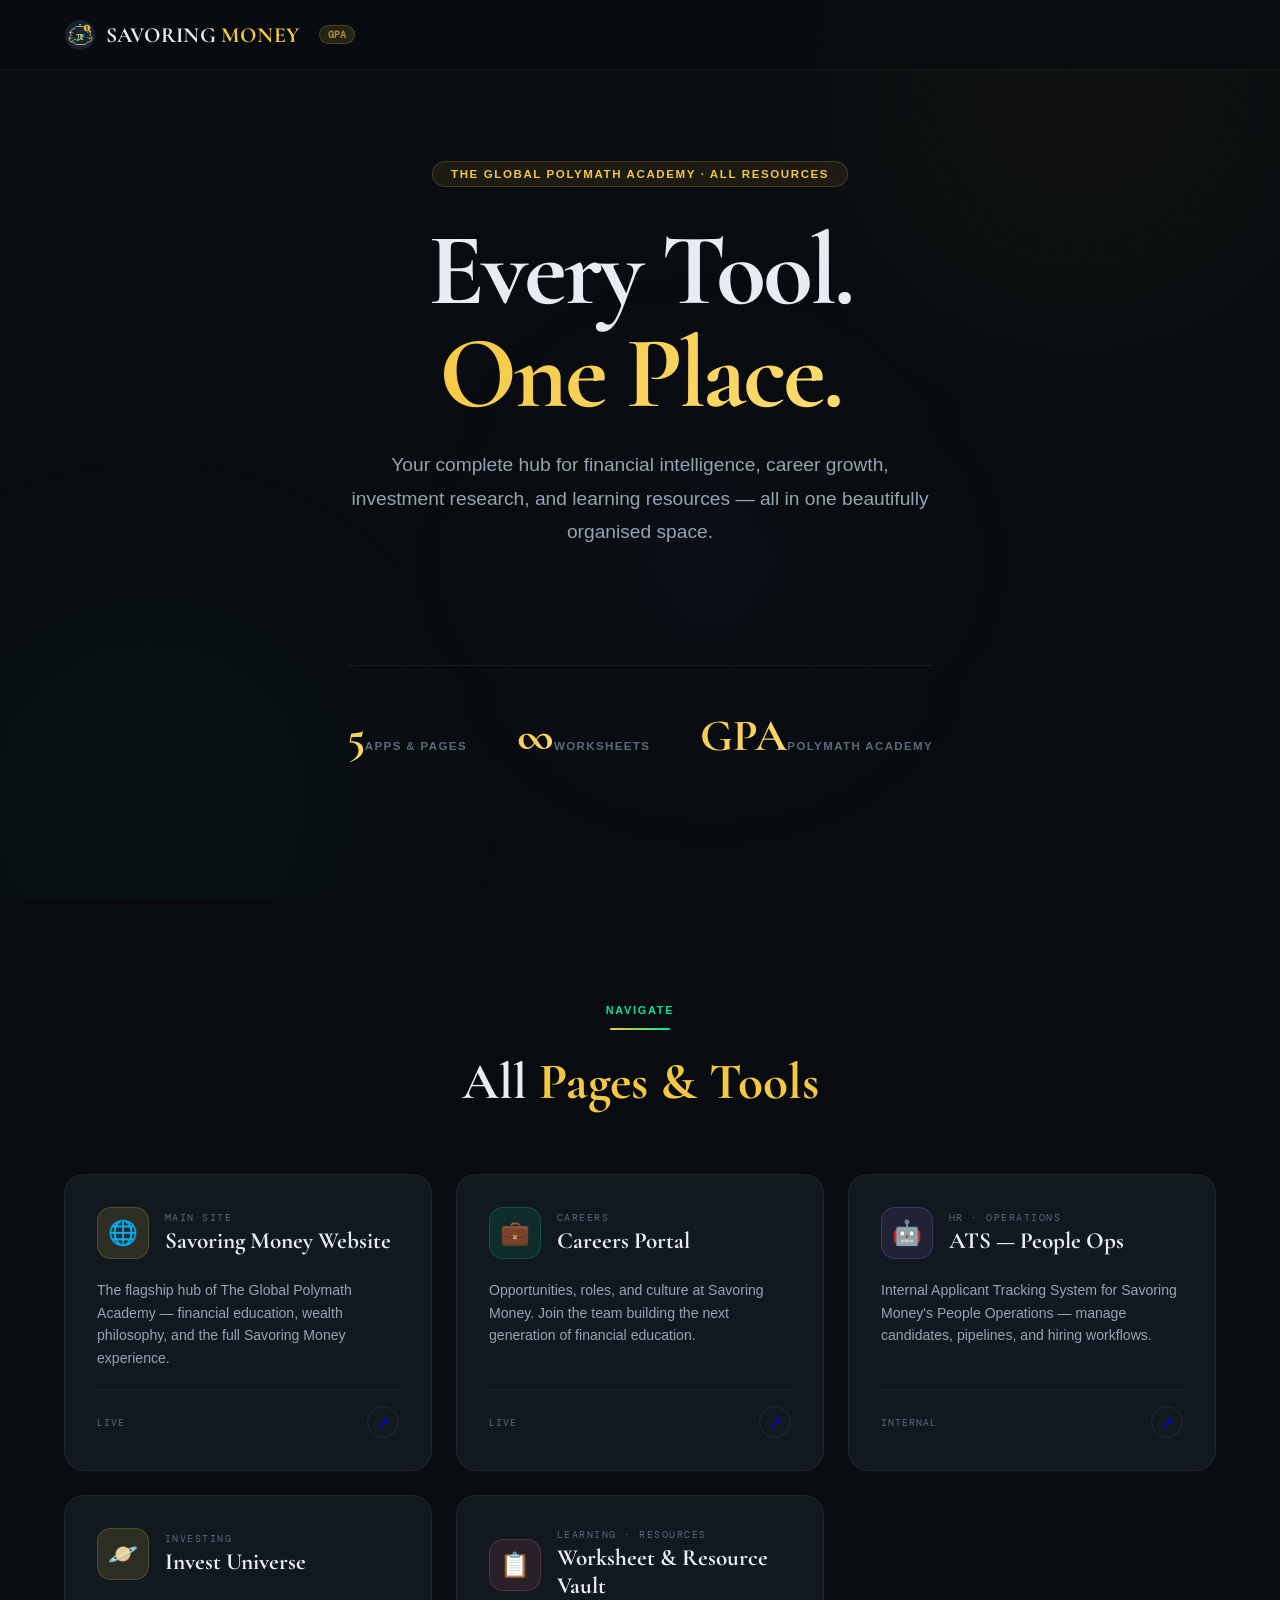
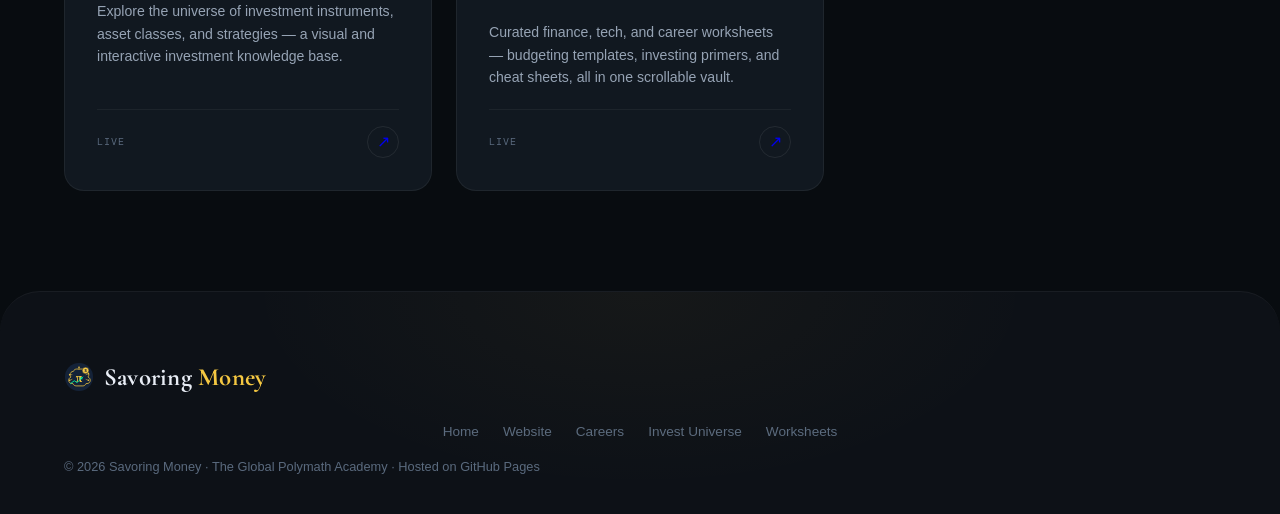
==== commit 18e42ed1: "Rebrand as pure personal finance + tech education site Removes leftover SAT/Algebra/Geometry math co" ====
--- a/index.html
+++ b/index.html
@@ -3,161 +3,19 @@
 <head>
 <meta charset="UTF-8">
 <meta name="viewport" content="width=device-width, initial-scale=1.0">
-<title>Savoring Money | The Global Polymath Academy</title>
+<title>Savoring Money | Personal Finance &amp; Tech Education Hub</title>
+<meta name="description" content="Savoring Money's all-in-one hub: personal finance education, careers, investment research tools, and worksheets — teaching budgeting, investing, credit, crypto, and AI money skills.">
+<meta property="og:title" content="Savoring Money | Personal Finance &amp; Tech Education Hub">
+<meta property="og:description" content="The complete hub for Savoring Money — financial literacy, careers, investment research, and learning resources in one place.">
+<meta property="og:type" content="website">
+<meta property="og:image" content="favicon.svg">
+<meta name="twitter:card" content="summary_large_image">
+<meta name="twitter:title" content="Savoring Money | Personal Finance &amp; Tech Education Hub">
+<meta name="twitter:description" content="The complete hub for Savoring Money — financial literacy, careers, investment research, and learning resources in one place.">
+<meta name="twitter:image" content="favicon.svg">
+<link rel="icon" type="image/svg+xml" href="favicon.svg">
 <link href="https://fonts.googleapis.com/css2?family=Cormorant+Garamond:ital,wght@0,400;0,600;0,700;1,400;1,700&family=Cabinet+Grotesk:wght@300;400;500;700;800&family=DM+Mono:wght@400;500&display=swap" rel="stylesheet">
-<style>
-:root {
-  --bg:        #080c10;
-  --bg2:       #0d1117;
-  --surface:   #111820;
-  --surface2:  #161f2b;
-  --surface3:  #1d2838;
-  --gold:      #f5c842;
-  --gold2:     #ffdd70;
-  --gold-dim:  #a8892d;
-  --emerald:   #00e5a0;
-  --emerald2:  #00c87d;
-  --violet:    #a78bfa;
-  --cyan:      #38bdf8;
-  --rose:      #fb7185;
-  --text:      #e8edf5;
-  --text2:     #96a3b4;
-  --text3:     #5a6a7e;
-  --ease:      cubic-bezier(.4,0,.2,1);
-  --spring:    cubic-bezier(.34,1.56,.64,1);
-}
-
-*,*::before,*::after{margin:0;padding:0;box-sizing:border-box;}
-html{scroll-behavior:smooth;}
-body{
-  font-family:'Cabinet Grotesk',sans-serif;
-  background:var(--bg);
-  color:var(--text);
-  overflow-x:hidden;
-  min-height:100vh;
-}
-h1,h2,h3,h4{font-family:'Cormorant Garamond',serif;line-height:1.1;}
-::-webkit-scrollbar{width:5px;}
-::-webkit-scrollbar-track{background:var(--bg2);}
-::-webkit-scrollbar-thumb{background:linear-gradient(var(--gold),var(--emerald));border-radius:5px;}
-
-/* GRAIN OVERLAY */
-body::after{content:'';position:fixed;inset:0;z-index:9999;pointer-events:none;
-  background-image:url("data:image/svg+xml,%3Csvg xmlns='http://www.w3.org/2000/svg' width='300' height='300'%3E%3Cfilter id='n'%3E%3CfeTurbulence type='fractalNoise' baseFrequency='0.8' numOctaves='4' stitchTiles='stitch'/%3E%3C/filter%3E%3Crect width='100%25' height='100%25' filter='url(%23n)' opacity='0.04'/%3E%3C/svg%3E");opacity:.35;}
-
-/* ANIMATED AURA BACKGROUND */
-.bg-aura{position:fixed;inset:0;z-index:0;pointer-events:none;overflow:hidden;}
-.aura-orb{position:absolute;border-radius:50%;filter:blur(120px);animation:orbDrift 20s ease-in-out infinite;}
-.aura-orb:nth-child(1){width:600px;height:600px;background:radial-gradient(circle,rgba(245,200,66,.07),transparent 70%);top:-200px;right:-100px;animation-duration:22s;}
-.aura-orb:nth-child(2){width:500px;height:500px;background:radial-gradient(circle,rgba(0,229,160,.06),transparent 70%);bottom:-150px;left:-100px;animation-delay:-8s;animation-duration:18s;}
-.aura-orb:nth-child(3){width:400px;height:400px;background:radial-gradient(circle,rgba(167,139,250,.05),transparent 70%);top:40%;left:40%;animation-delay:-4s;animation-duration:25s;}
-@keyframes orbDrift{0%,100%{transform:translate(0,0) scale(1);}33%{transform:translate(60px,-40px) scale(1.1);}66%{transform:translate(-40px,60px) scale(.95);}}
-
-/* NAV */
-nav{position:fixed;top:0;left:0;right:0;z-index:1000;display:flex;align-items:center;justify-content:space-between;padding:0 5%;height:70px;background:rgba(8,12,16,.7);backdrop-filter:blur(24px);border-bottom:1px solid rgba(245,200,66,.08);transition:background .4s;}
-nav.solid{background:rgba(8,12,16,.95);border-color:rgba(245,200,66,.15);}
-.nav-logo{font-family:'Cormorant Garamond',serif;font-size:1.55rem;font-weight:700;color:var(--text);text-decoration:none;display:flex;align-items:center;gap:3px;}
-.nav-logo .l-sav{color:var(--text);}
-.nav-logo .l-or{color:var(--gold);}
-.nav-logo .l-ing{color:var(--text2);}
-.nav-logo .l-mon{color:var(--gold);}
-.nav-logo .l-ey{color:var(--gold2);}
-.nav-badge{font-family:'DM Mono',monospace;font-size:.6rem;background:rgba(245,200,66,.12);color:var(--gold-dim);padding:2px 8px;border-radius:20px;margin-left:10px;border:1px solid rgba(245,200,66,.2);}
-
-/* HERO */
-.hero{position:relative;z-index:1;min-height:100vh;display:flex;flex-direction:column;align-items:center;justify-content:center;text-align:center;padding:120px 5% 80px;}
-.hero-eyebrow{font-family:'DM Mono',monospace;font-size:.7rem;letter-spacing:.2em;text-transform:uppercase;color:var(--gold-dim);margin-bottom:24px;animation:fadeUp .8s var(--ease) both;}
-.hero-title{font-size:clamp(3.5rem,9vw,8rem);font-weight:700;line-height:.95;margin-bottom:28px;animation:fadeUp .8s .15s var(--ease) both;}
-.hero-title .hl-gold{background:linear-gradient(135deg,var(--gold),var(--gold2));-webkit-background-clip:text;-webkit-text-fill-color:transparent;background-clip:text;}
-.hero-title .hl-em{background:linear-gradient(135deg,var(--emerald),var(--cyan));-webkit-background-clip:text;-webkit-text-fill-color:transparent;background-clip:text;}
-.hero-sub{max-width:600px;font-size:1.1rem;color:var(--text2);line-height:1.7;margin-bottom:48px;animation:fadeUp .8s .3s var(--ease) both;}
-.hero-stats{display:flex;gap:40px;justify-content:center;flex-wrap:wrap;margin-bottom:60px;animation:fadeUp .8s .45s var(--ease) both;}
-.stat-item{text-align:center;}
-.stat-num{font-family:'Cormorant Garamond',serif;font-size:2.4rem;font-weight:700;color:var(--gold);display:block;}
-.stat-label{font-size:.75rem;color:var(--text3);letter-spacing:.1em;text-transform:uppercase;}
-
-/* SECTION */
-.section{position:relative;z-index:1;padding:100px 5%;}
-.section-header{text-align:center;margin-bottom:64px;}
-.section-tag{font-family:'DM Mono',monospace;font-size:.7rem;letter-spacing:.2em;text-transform:uppercase;color:var(--emerald2);margin-bottom:16px;}
-.section-title{font-size:clamp(2rem,4vw,3.5rem);font-weight:700;color:var(--text);}
-.section-title span{color:var(--gold);}
-
-/* CARD GRID */
-.card-grid{display:grid;grid-template-columns:repeat(auto-fill,minmax(340px,1fr));gap:24px;max-width:1200px;margin:0 auto;}
-
-.page-card{
-  background:var(--surface);
-  border:1px solid rgba(255,255,255,.06);
-  border-radius:20px;
-  padding:32px;
-  text-decoration:none;
-  display:flex;
-  flex-direction:column;
-  gap:20px;
-  transition:transform .3s var(--spring), box-shadow .3s var(--ease), border-color .3s;
-  position:relative;
-  overflow:hidden;
-}
-.page-card::before{content:'';position:absolute;inset:0;border-radius:20px;opacity:0;transition:opacity .3s;pointer-events:none;}
-.page-card:hover{transform:translateY(-6px);box-shadow:0 24px 60px rgba(0,0,0,.4);}
-
-.card-gold::before{background:radial-gradient(ellipse at 60% 0%,rgba(245,200,66,.08),transparent 60%);}
-.card-gold:hover{border-color:rgba(245,200,66,.25);}
-.card-gold:hover::before{opacity:1;}
-
-.card-emerald::before{background:radial-gradient(ellipse at 60% 0%,rgba(0,229,160,.08),transparent 60%);}
-.card-emerald:hover{border-color:rgba(0,229,160,.25);}
-.card-emerald:hover::before{opacity:1;}
-
-.card-violet::before{background:radial-gradient(ellipse at 60% 0%,rgba(167,139,250,.08),transparent 60%);}
-.card-violet:hover{border-color:rgba(167,139,250,.25);}
-.card-violet:hover::before{opacity:1;}
-
-.card-cyan::before{background:radial-gradient(ellipse at 60% 0%,rgba(56,189,248,.08),transparent 60%);}
-.card-cyan:hover{border-color:rgba(56,189,248,.25);}
-.card-cyan:hover::before{opacity:1;}
-
-.card-rose::before{background:radial-gradient(ellipse at 60% 0%,rgba(251,113,133,.08),transparent 60%);}
-.card-rose:hover{border-color:rgba(251,113,133,.25);}
-.card-rose:hover::before{opacity:1;}
-
-.card-icon{width:52px;height:52px;border-radius:14px;display:flex;align-items:center;justify-content:center;font-size:1.5rem;flex-shrink:0;}
-.card-icon.gold{background:rgba(245,200,66,.12);border:1px solid rgba(245,200,66,.2);}
-.card-icon.emerald{background:rgba(0,229,160,.1);border:1px solid rgba(0,229,160,.2);}
-.card-icon.violet{background:rgba(167,139,250,.1);border:1px solid rgba(167,139,250,.2);}
-.card-icon.cyan{background:rgba(56,189,248,.1);border:1px solid rgba(56,189,248,.2);}
-.card-icon.rose{background:rgba(251,113,133,.1);border:1px solid rgba(251,113,133,.2);}
-
-.card-header{display:flex;align-items:center;gap:16px;}
-.card-meta{flex:1;}
-.card-tag{font-family:'DM Mono',monospace;font-size:.62rem;letter-spacing:.15em;text-transform:uppercase;color:var(--text3);margin-bottom:4px;}
-.card-title{font-family:'Cormorant Garamond',serif;font-size:1.45rem;font-weight:700;color:var(--text);line-height:1.2;}
-.card-desc{font-size:.88rem;color:var(--text2);line-height:1.6;}
-.card-footer{display:flex;align-items:center;justify-content:space-between;margin-top:auto;padding-top:16px;border-top:1px solid rgba(255,255,255,.05);}
-.card-status{font-family:'DM Mono',monospace;font-size:.65rem;letter-spacing:.1em;color:var(--text3);}
-.card-arrow{width:32px;height:32px;border-radius:50%;border:1px solid rgba(255,255,255,.08);display:flex;align-items:center;justify-content:center;transition:transform .2s, border-color .2s;}
-.page-card:hover .card-arrow{transform:translate(3px,-3px);}
-.card-gold:hover .card-arrow{border-color:rgba(245,200,66,.4);}
-.card-emerald:hover .card-arrow{border-color:rgba(0,229,160,.4);}
-.card-violet:hover .card-arrow{border-color:rgba(167,139,250,.4);}
-
-/* SEPARATOR */
-.sep{width:60px;height:2px;background:linear-gradient(90deg,var(--gold),var(--emerald));margin:0 auto 24px;border-radius:2px;}
-
-/* FOOTER */
-footer{position:relative;z-index:1;text-align:center;padding:60px 5% 40px;border-top:1px solid rgba(255,255,255,.05);}
-.footer-logo{font-family:'Cormorant Garamond',serif;font-size:1.8rem;font-weight:700;margin-bottom:12px;}
-.footer-logo span{color:var(--gold);}
-.footer-copy{font-size:.8rem;color:var(--text3);}
-.footer-links{display:flex;gap:24px;justify-content:center;margin:20px 0;flex-wrap:wrap;}
-.footer-links a{color:var(--text3);text-decoration:none;font-size:.85rem;transition:color .2s;}
-.footer-links a:hover{color:var(--gold);}
-
-@keyframes fadeUp{from{opacity:0;transform:translateY(30px);}to{opacity:1;transform:translateY(0);}}
-.reveal{opacity:0;transform:translateY(30px);transition:opacity .7s var(--ease),transform .7s var(--ease);}
-.reveal.visible{opacity:1;transform:translateY(0);}
-</style>
+<link rel="stylesheet" href="style.css">
 </head>
 <body>
 
@@ -167,9 +25,37 @@
   <div class="aura-orb"></div>
 </div>
 
+<!-- Shared brand logo icon (circuit-board brain + pi + coin + rising chart) -->
+<svg width="0" height="0" style="position:absolute" aria-hidden="true">
+  <symbol id="sm-logo-icon" viewBox="0 0 64 64">
+    <circle cx="32" cy="32" r="30" fill="#142238"/>
+    <path d="M20 20c-4 0-7 3-7 7 0 3 2 5 2 5-3 1-5 4-5 7 0 4 3 7 7 7h2c1 3 4 5 7 5h14c3 0 6-2 7-5h2c4 0 7-3 7-7 0-3-2-6-5-7 0 0 2-2 2-5 0-4-3-7-7-7-1-3-4-5-7-5H27c-3 0-6 2-7 5z" fill="none" stroke="#f5c842" stroke-width="1.6" stroke-linejoin="round"/>
+    <g stroke="#f5c842" stroke-width="1.2" stroke-linecap="round" opacity="0.85">
+      <line x1="17" y1="27" x2="12" y2="27"/>
+      <line x1="17" y1="37" x2="12" y2="39"/>
+      <line x1="47" y1="27" x2="52" y2="25"/>
+      <line x1="47" y1="37" x2="52" y2="39"/>
+      <line x1="32" y1="16" x2="32" y2="11"/>
+    </g>
+    <g fill="#f5c842">
+      <circle cx="12" cy="27" r="1.6"/>
+      <circle cx="12" cy="39" r="1.6"/>
+      <circle cx="52" cy="25" r="1.6"/>
+      <circle cx="52" cy="39" r="1.6"/>
+      <circle cx="32" cy="11" r="1.6"/>
+    </g>
+    <text x="32" y="42" font-family="Georgia, 'Times New Roman', serif" font-size="25" font-weight="700" fill="#f5c842" text-anchor="middle">&#960;</text>
+    <circle cx="46" cy="18" r="7" fill="#f5c842" stroke="#142238" stroke-width="1"/>
+    <text x="46" y="21.5" font-family="Arial, sans-serif" font-size="9" font-weight="700" fill="#142238" text-anchor="middle">$</text>
+    <polyline points="14,46 22,40 28,44 40,32" fill="none" stroke="#00e5a0" stroke-width="2" stroke-linecap="round" stroke-linejoin="round"/>
+    <polygon points="40,32 33.5,33.5 38.5,38" fill="#00e5a0"/>
+  </symbol>
+</svg>
+
 <nav id="nav">
-  <a href="index.html" class="nav-logo">
-    <span class="l-sav">Sav</span><span class="l-or">or</span><span class="l-ing">ing</span>&nbsp;<span class="l-mon">Mon</span><span class="l-ey">ey</span>
+  <a href="index.html" class="nav-logo brand-logo">
+    <svg class="brand-icon" width="32" height="32" aria-hidden="true"><use href="#sm-logo-icon"></use></svg>
+    <span class="brand-word">SAVORING <em>MONEY</em></span>
     <span class="nav-badge">GPA</span>
   </a>
 </nav>
@@ -180,7 +66,7 @@
     Every Tool.<br>
     <span class="hl-gold">One Place.</span>
   </h1>
-  <p class="hero-sub">Your complete hub for financial intelligence, career growth, SAT mastery, investment research, and learning worksheets — all in one beautifully organised space.</p>
+  <p class="hero-sub">Your complete hub for financial intelligence, career growth, investment research, and learning resources — all in one beautifully organised space.</p>
   <div class="hero-stats">
     <div class="stat-item"><span class="stat-num">5</span><span class="stat-label">Apps & Pages</span></div>
     <div class="stat-item"><span class="stat-num">∞</span><span class="stat-label">Worksheets</span></div>
@@ -200,7 +86,7 @@
     <!-- Main Website -->
     <a href="Savoring_Money_Website.htm" class="page-card card-gold reveal">
       <div class="card-header">
-        <div class="card-icon gold">🌐</div>
+        <div class="page-card-icon gold">🌐</div>
         <div class="card-meta">
           <div class="card-tag">Main Site</div>
           <div class="card-title">Savoring Money Website</div>
@@ -216,7 +102,7 @@
     <!-- Careers -->
     <a href="Savoring_Money_Careers.htm" class="page-card card-emerald reveal">
       <div class="card-header">
-        <div class="card-icon emerald">💼</div>
+        <div class="page-card-icon emerald">💼</div>
         <div class="card-meta">
           <div class="card-tag">Careers</div>
           <div class="card-title">Careers Portal</div>
@@ -232,7 +118,7 @@
     <!-- ATS -->
     <a href="SavoringMoney_ATS.html" class="page-card card-violet reveal">
       <div class="card-header">
-        <div class="card-icon violet">🤖</div>
+        <div class="page-card-icon violet">🤖</div>
         <div class="card-meta">
           <div class="card-tag">HR · Operations</div>
           <div class="card-title">ATS — People Ops</div>
@@ -245,26 +131,10 @@
       </div>
     </a>
 
-    <!-- SAT Tracker -->
-    <a href="__SAT_Math_Mastery_Tracker.html" class="page-card card-cyan reveal">
-      <div class="card-header">
-        <div class="card-icon cyan">📐</div>
-        <div class="card-meta">
-          <div class="card-tag">Education · SAT</div>
-          <div class="card-title">SAT Math Mastery Tracker</div>
-        </div>
-      </div>
-      <p class="card-desc">Track every SAT Math topic, measure mastery levels, and chart your progress toward a perfect score — visually and interactively.</p>
-      <div class="card-footer">
-        <span class="card-status">TOOL</span>
-        <div class="card-arrow">↗</div>
-      </div>
-    </a>
-
     <!-- Invest Universe -->
     <a href="Invest_Universe.html" class="page-card card-gold reveal">
       <div class="card-header">
-        <div class="card-icon gold">🪐</div>
+        <div class="page-card-icon gold">🪐</div>
         <div class="card-meta">
           <div class="card-tag">Investing</div>
           <div class="card-title">Invest Universe</div>
@@ -277,18 +147,18 @@
       </div>
     </a>
 
-    <!-- Worksheets Hub -->
-    <a href="worksheets/index.html" class="page-card card-rose reveal">
-      <div class="card-header">
-        <div class="card-icon rose">📋</div>
+    <!-- Worksheet & Resource Vault (lives inside the main site) -->
+    <a href="Savoring_Money_Website.htm#vault" class="page-card card-rose reveal">
+      <div class="card-header">
+        <div class="page-card-icon rose">📋</div>
         <div class="card-meta">
           <div class="card-tag">Learning · Resources</div>
-          <div class="card-title">Worksheets Hub</div>
-        </div>
-      </div>
-      <p class="card-desc">All learning worksheets in one place — PDFs, docs, images, HTML tools. Add new worksheets anytime by editing the index.</p>
-      <div class="card-footer">
-        <span class="card-status">EDITABLE</span>
+          <div class="card-title">Worksheet & Resource Vault</div>
+        </div>
+      </div>
+      <p class="card-desc">Curated finance, tech, and career worksheets — budgeting templates, investing primers, and cheat sheets, all in one scrollable vault.</p>
+      <div class="card-footer">
+        <span class="card-status">LIVE</span>
         <div class="card-arrow">↗</div>
       </div>
     </a>
@@ -297,15 +167,18 @@
 </section>
 
 <footer>
-  <div class="footer-logo">Savoring <span>Money</span></div>
+  <div class="brand-logo" style="justify-content:center;margin-bottom:12px;">
+    <svg class="brand-icon" width="30" height="30" aria-hidden="true"><use href="#sm-logo-icon"></use></svg>
+    <span class="brand-word">Savoring <em>Money</em></span>
+  </div>
   <div class="footer-links">
     <a href="index.html">Home</a>
     <a href="Savoring_Money_Website.htm">Website</a>
     <a href="Savoring_Money_Careers.htm">Careers</a>
     <a href="Invest_Universe.html">Invest Universe</a>
-    <a href="worksheets/index.html">Worksheets</a>
-  </div>
-  <p class="footer-copy">© 2025 Savoring Money · The Global Polymath Academy · Hosted on GitHub Pages</p>
+    <a href="Savoring_Money_Website.htm#vault">Worksheets</a>
+  </div>
+  <p class="footer-copy">© 2026 Savoring Money · The Global Polymath Academy · Hosted on GitHub Pages</p>
 </footer>
 
 <script>
--- a/style.css
+++ b/style.css
@@ -0,0 +1,544 @@
+/* ═══════════════════════════════════════════════════════════
+   SAVORING MONEY — SHARED STYLESHEET
+   Design system used across index.html, Savoring_Money_Website.htm,
+   Savoring_Money_Careers.htm and SavoringMoney_ATS.html.
+═══════════════════════════════════════════════════════════ */
+
+/* ═══════════════════════════════════════
+   DESIGN TOKENS
+═══════════════════════════════════════ */
+:root {
+  --bg:        #080c10;
+  --bg2:       #0d1117;
+  --surface:   #111820;
+  --surface2:  #161f2b;
+  --surface3:  #1d2838;
+  --gold:      #f5c842;
+  --gold2:     #ffdd70;
+  --gold-dim:  #a8892d;
+  --emerald:   #00e5a0;
+  --emerald2:  #00c87d;
+  --emerald-dim:#005f3d;
+  --coral:     #ff6b6b;
+  --violet:    #a78bfa;
+  --cyan:      #38bdf8;
+  --sky:       #0ea5e9;
+  --rose:      #fb7185;
+  --navy:      #142238;
+  --text:      #e8edf5;
+  --text2:     #96a3b4;
+  --text3:     #5a6a7e;
+  --ease:      cubic-bezier(.4,0,.2,1);
+  --spring:    cubic-bezier(.34,1.56,.64,1);
+  --bounce:    cubic-bezier(.68,-0.55,.27,1.55);
+}
+
+*,*::before,*::after{margin:0;padding:0;box-sizing:border-box;}
+html{scroll-behavior:smooth;}
+body{
+  font-family:'Cabinet Grotesk',sans-serif;
+  background:var(--bg);
+  color:var(--text);
+  overflow-x:hidden;
+  min-height:100vh;
+}
+h1,h2,h3,h4{font-family:'Cormorant Garamond',serif;line-height:1.1;}
+::-webkit-scrollbar{width:5px;}
+::-webkit-scrollbar-track{background:var(--bg2);}
+::-webkit-scrollbar-thumb{background:linear-gradient(var(--gold),var(--emerald));border-radius:5px;}
+
+/* ═══════════════════════════════════════
+   ANIMATED GRADIENT BACKGROUND
+═══════════════════════════════════════ */
+.bg-aura{position:fixed;inset:0;z-index:0;pointer-events:none;overflow:hidden;}
+.aura-orb{position:absolute;border-radius:50%;filter:blur(120px);animation:orbDrift 20s ease-in-out infinite;}
+.aura-orb:nth-child(1){width:600px;height:600px;background:radial-gradient(circle,rgba(245,200,66,.07),transparent 70%);top:-200px;right:-100px;animation-delay:0s;animation-duration:22s;}
+.aura-orb:nth-child(2){width:500px;height:500px;background:radial-gradient(circle,rgba(0,229,160,.06),transparent 70%);bottom:-150px;left:-100px;animation-delay:-8s;animation-duration:18s;}
+.aura-orb:nth-child(3){width:400px;height:400px;background:radial-gradient(circle,rgba(167,139,250,.05),transparent 70%);top:40%;left:40%;animation-delay:-4s;animation-duration:25s;}
+@keyframes orbDrift{0%,100%{transform:translate(0,0) scale(1);}33%{transform:translate(60px,-40px) scale(1.1);}66%{transform:translate(-40px,60px) scale(0.95);}}
+
+#particleCanvas{position:fixed;inset:0;z-index:0;pointer-events:none;opacity:.5;}
+
+body::after{
+  content:'';position:fixed;inset:0;z-index:9999;pointer-events:none;
+  background-image:url("data:image/svg+xml,%3Csvg xmlns='http://www.w3.org/2000/svg' width='300' height='300'%3E%3Cfilter id='n'%3E%3CfeTurbulence type='fractalNoise' baseFrequency='0.8' numOctaves='4' stitchTiles='stitch'/%3E%3C/filter%3E%3Crect width='100%25' height='100%25' filter='url(%23n)' opacity='0.04'/%3E%3C/svg%3E");
+  opacity:.35;
+}
+
+/* ═══════════════════════════════════════
+   BRAND LOGO (SVG icon + wordmark)
+═══════════════════════════════════════ */
+.brand-logo{display:inline-flex;align-items:center;gap:10px;text-decoration:none;}
+.brand-icon{flex-shrink:0;display:block;}
+.brand-word{font-family:'Cormorant Garamond',serif;font-weight:700;font-size:1.35rem;letter-spacing:.01em;color:var(--text);white-space:nowrap;}
+.brand-word em{font-style:normal;color:var(--gold);}
+footer .brand-word{font-size:1.55rem;}
+footer .brand-logo{margin-bottom:12px;}
+.nav-logo.brand-logo{gap:10px;}
+
+/* ═══════════════════════════════════════
+   NAVIGATION
+═══════════════════════════════════════ */
+nav{
+  position:fixed;top:0;left:0;right:0;z-index:1000;
+  display:flex;align-items:center;justify-content:space-between;
+  padding:0 5%;height:70px;
+  background:rgba(8,12,16,.7);
+  backdrop-filter:blur(24px);
+  border-bottom:1px solid rgba(245,200,66,.08);
+  transition:background .4s,border-color .4s;
+}
+nav.solid{background:rgba(8,12,16,.95);border-color:rgba(245,200,66,.15);}
+.nav-logo{font-family:'Cormorant Garamond',serif;font-size:1.55rem;font-weight:700;color:var(--text);text-decoration:none;display:flex;align-items:center;gap:3px;}
+.nav-logo .l-sav{color:var(--text);}
+.nav-logo .l-or{color:var(--gold);}
+.nav-logo .l-ing{color:var(--text2);}
+.nav-logo .l-mon{color:var(--gold);}
+.nav-logo .l-ey{color:var(--gold2);}
+.nav-badge{font-family:'DM Mono',monospace;font-size:.6rem;background:rgba(245,200,66,.12);color:var(--gold-dim);padding:2px 8px;border-radius:20px;margin-left:10px;border:1px solid rgba(245,200,66,.2);}
+.nav-links{display:flex;align-items:center;gap:4px;}
+.nav-links a{color:var(--text2);text-decoration:none;font-size:.85rem;font-weight:500;padding:7px 15px;border-radius:30px;transition:color .2s,background .2s;position:relative;}
+.nav-links a::after{content:'';position:absolute;bottom:5px;left:50%;right:50%;height:1.5px;background:var(--gold);transition:left .3s var(--ease),right .3s var(--ease);border-radius:2px;}
+.nav-links a:hover{color:var(--text);}
+.nav-links a:hover::after{left:15px;right:15px;}
+.nav-cta{background:linear-gradient(135deg,var(--gold),var(--gold2)) !important;color:var(--bg) !important;font-weight:700 !important;border-radius:30px;padding:9px 22px !important;box-shadow:0 0 20px rgba(245,200,66,.25);transition:transform .2s,box-shadow .2s !important;}
+.nav-cta::after{display:none !important;}
+.nav-cta:hover{transform:translateY(-2px);box-shadow:0 0 40px rgba(245,200,66,.4) !important;}
+.hamburger{display:none;flex-direction:column;gap:5px;background:none;border:none;cursor:pointer;padding:5px;}
+.hamburger span{display:block;width:22px;height:2px;background:var(--text);border-radius:2px;transition:.3s;}
+
+/* ═══════════════════════════════════════
+   BUTTONS (shared)
+═══════════════════════════════════════ */
+.btn-gold{display:inline-flex;align-items:center;gap:8px;background:linear-gradient(135deg,var(--gold),var(--gold2));color:var(--bg);font-weight:700;font-size:.9rem;padding:15px 34px;border-radius:50px;text-decoration:none;border:none;cursor:pointer;box-shadow:0 0 30px rgba(245,200,66,.3);transition:transform .25s var(--spring),box-shadow .25s;position:relative;overflow:hidden;}
+.btn-gold::before{content:'';position:absolute;inset:0;background:linear-gradient(135deg,rgba(255,255,255,.2),transparent);opacity:0;transition:opacity .3s;}
+.btn-gold:hover{transform:translateY(-3px) scale(1.03);box-shadow:0 0 50px rgba(245,200,66,.5);}
+.btn-gold:hover::before{opacity:1;}
+.btn-ghost{display:inline-flex;align-items:center;gap:8px;background:transparent;color:var(--text);font-weight:500;font-size:.9rem;padding:15px 34px;border-radius:50px;text-decoration:none;border:1px solid rgba(255,255,255,.15);cursor:pointer;transition:border-color .25s,background .25s,transform .25s var(--spring);}
+.btn-ghost:hover{border-color:rgba(255,255,255,.35);background:rgba(255,255,255,.05);transform:translateY(-2px);}
+.btn-emerald{display:inline-flex;align-items:center;gap:8px;background:linear-gradient(135deg,var(--emerald2),var(--emerald));color:var(--bg);font-weight:700;font-size:.9rem;padding:15px 34px;border-radius:50px;text-decoration:none;border:none;cursor:pointer;box-shadow:0 0 30px rgba(0,229,160,.25);transition:transform .25s var(--spring),box-shadow .25s;}
+.btn-emerald:hover{transform:translateY(-3px) scale(1.03);box-shadow:0 0 50px rgba(0,229,160,.45);}
+.btn-primary{padding:11px 22px;border-radius:10px;background:linear-gradient(135deg,var(--gold),var(--gold2));color:var(--bg);font-family:'Cabinet Grotesk',sans-serif;font-size:.85rem;font-weight:800;border:none;cursor:pointer;transition:transform .2s var(--spring);text-decoration:none;display:inline-block;}
+.btn-primary:hover{transform:translateY(-2px);}
+
+/* ═══════════════════════════════════════
+   HERO
+═══════════════════════════════════════ */
+.hero{
+  position:relative;z-index:1;min-height:100vh;
+  display:flex;flex-direction:column;align-items:center;justify-content:center;
+  text-align:center;padding:100px 5% 80px;overflow:hidden;
+}
+.hero-grid{
+  position:absolute;inset:0;pointer-events:none;
+  background-image:linear-gradient(rgba(245,200,66,.04) 1px,transparent 1px),linear-gradient(90deg,rgba(245,200,66,.04) 1px,transparent 1px);
+  background-size:60px 60px;
+  mask-image:radial-gradient(ellipse 80% 70% at 50% 50%,black 40%,transparent 100%);
+  animation:gridShift 8s linear infinite;
+}
+@keyframes gridShift{0%{background-position:0 0;}100%{background-position:60px 60px;}}
+.hero-eyebrow{display:inline-flex;align-items:center;gap:8px;font-size:.72rem;font-weight:700;letter-spacing:.14em;text-transform:uppercase;color:var(--gold);background:rgba(245,200,66,.08);border:1px solid rgba(245,200,66,.2);padding:6px 18px;border-radius:30px;margin-bottom:32px;animation:popIn .6s var(--spring) both;}
+.live-pill{width:7px;height:7px;border-radius:50%;background:var(--emerald);box-shadow:0 0 8px var(--emerald);animation:blink 1.5s infinite;}
+@keyframes blink{0%,100%{opacity:1;box-shadow:0 0 8px var(--emerald);}50%{opacity:.3;box-shadow:none;}}
+.hero h1{font-size:clamp(3rem,8vw,6.5rem);font-weight:700;line-height:1.0;letter-spacing:-0.03em;margin-bottom:24px;animation:fadeUp .8s .1s var(--ease) both;}
+.h1-line1{display:block;color:var(--text);}
+.h1-line2{display:block;background:linear-gradient(135deg,var(--gold) 0%,var(--gold2) 30%,var(--emerald) 70%,var(--cyan) 100%);-webkit-background-clip:text;-webkit-text-fill-color:transparent;background-clip:text;background-size:200% auto;animation:gradShift 4s linear infinite;}
+@keyframes gradShift{0%{background-position:0% 50%;}100%{background-position:200% 50%;}}
+.hero-sub{font-size:clamp(1rem,2vw,1.2rem);color:var(--text2);max-width:580px;margin:0 auto 44px;line-height:1.75;font-weight:400;animation:fadeUp .8s .2s var(--ease) both;}
+.hero-btns{display:flex;gap:14px;justify-content:center;flex-wrap:wrap;animation:fadeUp .8s .3s var(--ease) both;}
+.hero-stats{display:flex;gap:50px;justify-content:center;flex-wrap:wrap;margin-top:72px;padding-top:48px;border-top:1px solid rgba(255,255,255,.07);animation:fadeUp .8s .45s var(--ease) both;}
+.stat,.stat-item{text-align:center;}
+.stat-num{font-family:'Cormorant Garamond',serif;font-size:2.8rem;font-weight:700;line-height:1;background:linear-gradient(135deg,var(--gold),var(--gold2));-webkit-background-clip:text;-webkit-text-fill-color:transparent;background-clip:text;}
+.stat-label{font-size:.72rem;font-weight:700;letter-spacing:.12em;text-transform:uppercase;color:var(--text3);margin-top:5px;}
+.scroll-cue{position:absolute;bottom:36px;left:50%;transform:translateX(-50%);display:flex;flex-direction:column;align-items:center;gap:8px;color:var(--text3);font-size:.7rem;letter-spacing:.1em;text-transform:uppercase;animation:fadeIn 1.5s 1.5s both;}
+.scroll-line{width:1px;height:44px;background:linear-gradient(var(--gold),transparent);animation:scrollPulse 2s ease-in-out infinite;}
+@keyframes scrollPulse{0%,100%{opacity:.3;height:44px;}50%{opacity:1;height:60px;}}
+@keyframes popIn{from{opacity:0;transform:scale(.8);}to{opacity:1;transform:scale(1);}}
+@keyframes fadeUp{from{opacity:0;transform:translateY(28px);}to{opacity:1;transform:translateY(0);}}
+@keyframes fadeIn{from{opacity:0;}to{opacity:1;}}
+
+/* Simple hub-page hero variant (index.html) */
+.hero-title{font-size:clamp(3.5rem,9vw,8rem);font-weight:700;line-height:.95;margin-bottom:28px;animation:fadeUp .8s .15s var(--ease) both;}
+.hero-title .hl-gold{background:linear-gradient(135deg,var(--gold),var(--gold2));-webkit-background-clip:text;-webkit-text-fill-color:transparent;background-clip:text;}
+.hero-title .hl-em{background:linear-gradient(135deg,var(--emerald),var(--cyan));-webkit-background-clip:text;-webkit-text-fill-color:transparent;background-clip:text;}
+
+/* ═══════════════════════════════════════
+   TICKER
+═══════════════════════════════════════ */
+.ticker-wrap{position:relative;z-index:1;border-top:1px solid rgba(255,255,255,.05);border-bottom:1px solid rgba(255,255,255,.05);background:rgba(245,200,66,.04);padding:14px 0;overflow:hidden;}
+.ticker{display:flex;width:max-content;animation:tickerRoll 30s linear infinite;}
+.ticker-item{white-space:nowrap;padding:0 40px;font-size:.78rem;font-weight:700;letter-spacing:.1em;text-transform:uppercase;color:var(--gold);opacity:.65;display:flex;align-items:center;gap:16px;}
+.ticker-item::after{content:'◆';font-size:.5rem;}
+@keyframes tickerRoll{0%{transform:translateX(0);}100%{transform:translateX(-50%);}}
+
+/* ═══════════════════════════════════════
+   SECTION SHARED
+═══════════════════════════════════════ */
+.section{padding:100px 5%;position:relative;z-index:1;}
+.section-tag{display:inline-block;font-size:.68rem;font-weight:700;letter-spacing:.16em;text-transform:uppercase;color:var(--emerald);margin-bottom:12px;}
+.section-head{text-align:center;margin-bottom:60px;}
+.section-head h2{font-size:clamp(2.2rem,4.5vw,3.4rem);color:var(--text);letter-spacing:-0.02em;}
+.section-head p{margin-top:14px;color:var(--text2);font-size:.95rem;max-width:500px;margin-left:auto;margin-right:auto;line-height:1.75;}
+
+/* Hub-page section header variant (index.html) */
+.section-header{text-align:center;margin-bottom:64px;}
+.section-title{font-size:clamp(2rem,4vw,3.5rem);font-weight:700;color:var(--text);}
+.section-title span{color:var(--gold);}
+.sep{width:60px;height:2px;background:linear-gradient(90deg,var(--gold),var(--emerald));margin:0 auto 24px;border-radius:2px;}
+
+/* ═══════════════════════════════════════
+   WHY CHOOSE US (USP SECTION)
+═══════════════════════════════════════ */
+.usp-section{background:var(--bg2);padding:100px 5%;position:relative;z-index:1;overflow:hidden;}
+.usp-section::before{content:'';position:absolute;bottom:-200px;left:-200px;width:600px;height:600px;border-radius:50%;background:radial-gradient(circle,rgba(0,229,160,.05),transparent 70%);pointer-events:none;}
+.usp-grid{display:grid;grid-template-columns:repeat(3,1fr);gap:16px;max-width:1200px;margin:0 auto;}
+.usp-card{background:var(--surface);border-radius:20px;padding:30px 26px;border:1px solid rgba(255,255,255,.05);position:relative;overflow:hidden;transition:transform .3s var(--spring),box-shadow .3s,border-color .3s;}
+.usp-card::before{content:'';position:absolute;top:0;left:0;right:0;height:2px;background:linear-gradient(90deg,var(--gold),var(--emerald));transform:scaleX(0);transform-origin:left;transition:transform .4s var(--ease);}
+.usp-card:hover{transform:translateY(-6px);box-shadow:0 20px 50px rgba(0,0,0,.4);border-color:rgba(245,200,66,.1);}
+.usp-card:hover::before{transform:scaleX(1);}
+.usp-icon-wrap{width:54px;height:54px;border-radius:14px;display:flex;align-items:center;justify-content:center;font-size:1.5rem;background:rgba(245,200,66,.07);border:1px solid rgba(245,200,66,.12);margin-bottom:18px;transition:transform .3s var(--spring),background .3s;}
+.usp-card:hover .usp-icon-wrap{transform:scale(1.12) rotate(-5deg);background:rgba(245,200,66,.14);}
+.usp-card:nth-child(2) .usp-icon-wrap,.usp-card:nth-child(5) .usp-icon-wrap{background:rgba(0,229,160,.07);border-color:rgba(0,229,160,.12);}
+.usp-card:nth-child(2):hover .usp-icon-wrap,.usp-card:nth-child(5):hover .usp-icon-wrap{background:rgba(0,229,160,.14);}
+.usp-card:nth-child(3) .usp-icon-wrap,.usp-card:nth-child(6) .usp-icon-wrap{background:rgba(167,139,250,.07);border-color:rgba(167,139,250,.12);}
+.usp-card:nth-child(3):hover .usp-icon-wrap,.usp-card:nth-child(6):hover .usp-icon-wrap{background:rgba(167,139,250,.14);}
+.usp-card h3{font-size:1.15rem;font-weight:700;color:var(--text);margin-bottom:9px;}
+.usp-card p{font-size:.85rem;color:var(--text2);line-height:1.72;}
+.usp-number{position:absolute;top:22px;right:22px;font-family:'DM Mono',monospace;font-size:.7rem;color:var(--text3);opacity:.4;font-weight:500;}
+
+/* ═══════════════════════════════════════
+   ACADEMY PILLARS (BENTO)
+═══════════════════════════════════════ */
+.pillars-bg{background:var(--bg);}
+.bento-grid{display:grid;grid-template-columns:repeat(3,1fr);gap:14px;}
+.bento-card{background:var(--surface);border-radius:22px;padding:28px;border:1px solid rgba(255,255,255,.05);position:relative;overflow:hidden;cursor:default;transition:transform .3s var(--spring),box-shadow .3s,border-color .3s;}
+.bento-card::before{content:'';position:absolute;inset:0;border-radius:22px;background:linear-gradient(135deg,var(--gold),var(--emerald),var(--violet));opacity:0;transition:opacity .4s;-webkit-mask:linear-gradient(#fff 0 0) content-box,linear-gradient(#fff 0 0);-webkit-mask-composite:xor;mask-composite:exclude;padding:1px;}
+.bento-card::after{content:'';position:absolute;top:-50%;left:-60%;width:40%;height:200%;background:linear-gradient(90deg,transparent,rgba(255,255,255,.04),transparent);transform:skewX(-20deg);transition:left .6s var(--ease);}
+.bento-card:hover{transform:translateY(-6px);box-shadow:0 20px 50px rgba(0,0,0,.4);}
+.bento-card:hover::before{opacity:1;}
+.bento-card:hover::after{left:120%;}
+.bento-card.featured{background:linear-gradient(135deg,#0a1f15,#112a1e);border-color:rgba(0,229,160,.15);}
+.bento-card.featured::before{background:linear-gradient(135deg,var(--emerald),var(--gold));}
+.bento-card.featured:hover{box-shadow:0 20px 50px rgba(0,229,160,.15);}
+.bento-card.wide{grid-column:span 2;}
+.card-icon{font-size:2rem;display:block;margin-bottom:14px;transition:transform .3s var(--spring);}
+.bento-card:hover .card-icon{transform:scale(1.2) rotate(-5deg);}
+.card-badge{display:inline-block;font-size:.63rem;font-weight:700;letter-spacing:.12em;text-transform:uppercase;background:rgba(245,200,66,.1);color:var(--gold);border:1px solid rgba(245,200,66,.2);padding:3px 10px;border-radius:20px;margin-bottom:10px;}
+.bento-card.featured .card-badge{background:rgba(0,229,160,.1);color:var(--emerald);border-color:rgba(0,229,160,.2);}
+.bento-card h3{font-size:1.2rem;font-weight:700;color:var(--text);margin-bottom:8px;}
+.bento-card p{font-size:.86rem;line-height:1.7;color:var(--text2);}
+.lang-progress{margin-top:14px;}
+.lang-progress-row{display:flex;justify-content:space-between;font-size:.73rem;color:var(--text3);margin-bottom:5px;}
+.prog-track{height:5px;background:rgba(255,255,255,.07);border-radius:10px;overflow:hidden;}
+.prog-bar{height:100%;border-radius:10px;background:linear-gradient(90deg,var(--gold),var(--emerald));width:0%;transition:width 1.8s var(--ease);}
+
+/* ═══════════════════════════════════════
+   COURSES SECTION
+═══════════════════════════════════════ */
+.courses-section{background:var(--bg2);padding:100px 5%;position:relative;z-index:1;overflow:hidden;}
+.courses-section::after{content:'';position:absolute;top:-300px;right:-300px;width:700px;height:700px;border-radius:50%;background:radial-gradient(circle,rgba(56,189,248,.04),transparent 70%);pointer-events:none;}
+
+.course-tabs{display:flex;gap:8px;flex-wrap:wrap;justify-content:center;margin-bottom:44px;}
+.ctab{font-size:.78rem;font-weight:700;letter-spacing:.08em;text-transform:uppercase;padding:8px 20px;border-radius:30px;background:rgba(255,255,255,.04);border:1px solid rgba(255,255,255,.08);color:var(--text3);cursor:pointer;transition:background .2s,border-color .2s,color .2s,transform .2s var(--spring);}
+.ctab:hover,.ctab.active{background:rgba(245,200,66,.1);border-color:rgba(245,200,66,.3);color:var(--gold);transform:translateY(-2px);}
+
+.courses-grid{display:grid;grid-template-columns:repeat(4,1fr);gap:14px;max-width:1300px;margin:0 auto;}
+.course-card{background:var(--surface);border-radius:20px;padding:26px 22px;border:1px solid rgba(255,255,255,.05);position:relative;overflow:hidden;transition:transform .3s var(--spring),box-shadow .3s,border-color .3s;cursor:default;}
+.course-card::before{content:'';position:absolute;bottom:0;left:0;right:0;height:2px;opacity:0;transition:opacity .3s;}
+.course-card:hover{transform:translateY(-6px);box-shadow:0 20px 50px rgba(0,0,0,.4);}
+.course-card:hover::before{opacity:1;}
+
+.course-card[data-cat="finance"]{border-left:3px solid var(--gold);}
+.course-card[data-cat="finance"]::before{background:linear-gradient(90deg,var(--gold),var(--emerald));}
+.course-card[data-cat="science"]{border-left:3px solid var(--violet);}
+.course-card[data-cat="science"]::before{background:linear-gradient(90deg,var(--violet),var(--cyan));}
+.course-card[data-cat="english"]{border-left:3px solid var(--coral);}
+.course-card[data-cat="english"]::before{background:linear-gradient(90deg,var(--coral),var(--rose));}
+.course-card[data-cat="tech"]{border-left:3px solid var(--cyan);}
+.course-card[data-cat="tech"]::before{background:linear-gradient(90deg,var(--cyan),var(--violet));}
+
+.course-emoji{font-size:1.9rem;margin-bottom:12px;display:block;transition:transform .3s var(--spring);}
+.course-card:hover .course-emoji{transform:scale(1.2) rotate(-8deg);}
+
+.course-flag{font-size:.65rem;font-weight:700;letter-spacing:.1em;text-transform:uppercase;padding:3px 10px;border-radius:20px;display:inline-block;margin-bottom:10px;background:rgba(255,255,255,.05);border:1px solid rgba(255,255,255,.08);color:var(--text3);}
+.course-card h3{font-size:1.05rem;font-weight:700;color:var(--text);margin-bottom:8px;}
+.course-card p{font-size:.82rem;color:var(--text2);line-height:1.65;}
+
+.course-card.hidden{display:none;}
+
+/* ═══════════════════════════════════════
+   DEMO CTA STRIP
+═══════════════════════════════════════ */
+.demo-strip{position:relative;z-index:1;padding:80px 5%;text-align:center;background:linear-gradient(135deg,#070d14,#0d1a12,#070d14);background-size:300% 300%;animation:gradBG 10s ease-in-out infinite;overflow:hidden;}
+@keyframes gradBG{0%,100%{background-position:0% 50%;}50%{background-position:100% 50%;}}
+.demo-strip::before{content:'';position:absolute;inset:0;background:radial-gradient(ellipse 70% 60% at 50% 50%,rgba(245,200,66,.07),transparent);pointer-events:none;}
+.demo-border-t{position:absolute;top:0;left:0;right:0;height:1px;background:linear-gradient(90deg,transparent,var(--gold),transparent);}
+.demo-border-b{position:absolute;bottom:0;left:0;right:0;height:1px;background:linear-gradient(90deg,transparent,var(--emerald),transparent);}
+.demo-strip h2{font-size:clamp(2rem,4vw,3rem);color:var(--text);margin-bottom:14px;position:relative;z-index:1;}
+.demo-strip h2 em{color:var(--gold);font-style:normal;}
+.demo-strip p{color:var(--text2);font-size:.95rem;max-width:500px;margin:0 auto 34px;line-height:1.75;position:relative;z-index:1;}
+.demo-btns{display:flex;gap:14px;justify-content:center;flex-wrap:wrap;position:relative;z-index:1;}
+
+/* ═══════════════════════════════════════
+   LIVE LESSON VIEWER
+═══════════════════════════════════════ */
+.viewer-section{background:var(--bg);padding:100px 5%;position:relative;z-index:1;overflow:hidden;}
+.viewer-section::before{content:'';position:absolute;top:0;left:0;right:0;height:1px;background:linear-gradient(90deg,transparent,var(--gold),transparent);}
+.viewer-section::after{content:'';position:absolute;bottom:0;left:0;right:0;height:1px;background:linear-gradient(90deg,transparent,var(--emerald),transparent);}
+.viewer-grid{display:grid;grid-template-columns:1.5fr 1fr;gap:40px;max-width:1200px;margin:0 auto;position:relative;z-index:1;}
+.viewer-tag{display:inline-flex;align-items:center;gap:8px;font-size:.7rem;font-weight:700;letter-spacing:.12em;text-transform:uppercase;color:var(--coral);background:rgba(255,107,107,.1);border:1px solid rgba(255,107,107,.2);padding:5px 14px;border-radius:20px;margin-bottom:16px;}
+.rec-dot{width:7px;height:7px;border-radius:50%;background:var(--coral);box-shadow:0 0 8px var(--coral);animation:blink 1.5s infinite;}
+.viewer-title{font-size:clamp(1.8rem,3.5vw,2.6rem);color:var(--text);margin-bottom:24px;letter-spacing:-0.02em;}
+.viewer-title span{color:var(--gold);}
+.video-box{width:100%;aspect-ratio:16/9;background:#040a06;border-radius:18px;border:1px solid rgba(0,229,160,.15);position:relative;overflow:hidden;display:flex;align-items:center;justify-content:center;box-shadow:0 0 60px rgba(0,229,160,.08),inset 0 0 60px rgba(0,0,0,.5);cursor:pointer;}
+.video-box::before{content:'';position:absolute;inset:0;background:repeating-linear-gradient(0deg,transparent,transparent 2px,rgba(0,229,160,.015) 2px,rgba(0,229,160,.015) 4px);animation:scanMove 8s linear infinite;}
+@keyframes scanMove{0%{background-position:0 0;}100%{background-position:0 400px;}}
+.video-box::after{content:'';position:absolute;inset:0;background:radial-gradient(ellipse at 20% 50%,rgba(0,229,160,.12) 0%,transparent 50%),radial-gradient(ellipse at 80% 50%,rgba(245,200,66,.06) 0%,transparent 50%);}
+.video-inner{position:relative;z-index:2;text-align:center;}
+.play-ring{width:80px;height:80px;border-radius:50%;display:flex;align-items:center;justify-content:center;margin:0 auto 14px;background:rgba(0,229,160,.15);border:2px solid rgba(0,229,160,.4);animation:ringPulse 2s ease-in-out infinite;transition:transform .2s var(--spring);cursor:pointer;}
+.video-box:hover .play-ring{transform:scale(1.1);}
+@keyframes ringPulse{0%,100%{box-shadow:0 0 0 0 rgba(0,229,160,.3),0 0 20px rgba(0,229,160,.2);}50%{box-shadow:0 0 0 14px rgba(0,229,160,.0),0 0 40px rgba(0,229,160,.3);}}
+.play-ring svg{width:28px;height:28px;fill:var(--emerald);margin-left:4px;}
+.video-meta{font-size:.8rem;color:rgba(255,255,255,.45);line-height:1.6;}
+.viewer-desc{margin-top:20px;color:var(--text2);font-size:.9rem;line-height:1.8;}
+.interact-panel{background:var(--surface);border:1px solid rgba(255,255,255,.07);border-radius:22px;padding:28px;display:flex;flex-direction:column;gap:22px;}
+.interact-panel h3{font-size:1.5rem;color:var(--text);}
+.interact-panel>p{font-size:.85rem;color:var(--text2);}
+.math-card{background:var(--bg);border-radius:16px;padding:22px;border:1px solid rgba(255,255,255,.06);}
+.math-card strong{color:var(--gold);font-size:.88rem;display:block;margin-bottom:8px;}
+.math-card p{font-size:.85rem;color:var(--text2);line-height:1.65;margin-bottom:10px;}
+.math-input{width:100%;padding:11px 14px;background:var(--surface2);border:1.5px solid rgba(255,255,255,.08);border-radius:10px;color:var(--text);font-family:'DM Mono',monospace;font-size:.9rem;outline:none;transition:border-color .2s,box-shadow .2s;}
+.math-input:focus{border-color:var(--emerald);box-shadow:0 0 0 3px rgba(0,229,160,.1);}
+.submit-btn{width:100%;padding:12px;margin-top:8px;background:linear-gradient(135deg,var(--emerald2),var(--emerald));color:var(--bg);border:none;border-radius:10px;font-weight:800;font-size:.88rem;cursor:pointer;font-family:'Cabinet Grotesk',sans-serif;transition:transform .2s var(--spring),box-shadow .2s;box-shadow:0 0 20px rgba(0,229,160,.2);}
+.submit-btn:hover{transform:scale(1.03);box-shadow:0 0 35px rgba(0,229,160,.35);}
+.hint-btn{width:100%;padding:10px;margin-top:6px;background:rgba(245,200,66,.07);color:var(--gold);border:1px solid rgba(245,200,66,.15);border-radius:10px;font-size:.82rem;font-weight:600;cursor:pointer;font-family:'Cabinet Grotesk',sans-serif;transition:.2s;}
+.hint-btn:hover{background:rgba(245,200,66,.12);}
+.feedback-msg{font-size:.82rem;font-weight:600;padding:9px 13px;border-radius:9px;display:none;margin-top:4px;}
+.feedback-msg.correct{background:rgba(0,229,160,.1);color:var(--emerald);border:1px solid rgba(0,229,160,.2);display:block;}
+.feedback-msg.wrong{background:rgba(255,107,107,.1);color:var(--coral);border:1px solid rgba(255,107,107,.2);display:block;}
+.feedback-msg.hint{background:rgba(245,200,66,.08);color:var(--gold);border:1px solid rgba(245,200,66,.2);display:block;}
+.resource-list{display:flex;flex-direction:column;gap:7px;}
+.resource-link{display:flex;align-items:center;gap:10px;color:var(--text2);text-decoration:none;font-size:.83rem;padding:9px 12px;border-radius:10px;border:1px solid rgba(255,255,255,.05);background:rgba(255,255,255,.02);transition:.2s;}
+.resource-link:hover{color:var(--gold);border-color:rgba(245,200,66,.2);background:rgba(245,200,66,.04);}
+
+/* ═══════════════════════════════════════
+   CALCULATOR
+═══════════════════════════════════════ */
+.calc-section{background:var(--bg2);padding:100px 5%;position:relative;z-index:1;overflow:hidden;}
+.calc-section::before{content:'';position:absolute;top:-300px;right:-300px;width:700px;height:700px;border-radius:50%;background:radial-gradient(circle,rgba(245,200,66,.06),transparent 70%);pointer-events:none;animation:orbDrift 15s ease-in-out infinite;}
+.calc-grid{display:grid;grid-template-columns:1fr 1.1fr;gap:30px;max-width:1100px;margin:0 auto;align-items:start;}
+.calc-panel{background:var(--surface);border-radius:22px;padding:34px;border:1px solid rgba(255,255,255,.06);}
+.calc-field{margin-bottom:22px;}
+.calc-label{display:flex;justify-content:space-between;font-size:.75rem;font-weight:700;letter-spacing:.08em;text-transform:uppercase;color:var(--text3);margin-bottom:7px;}
+.calc-label span{color:var(--gold);font-family:'DM Mono',monospace;}
+.calc-input{width:100%;padding:12px 15px;background:var(--surface2);border:1.5px solid rgba(255,255,255,.07);border-radius:11px;color:var(--text);font-family:'DM Mono',monospace;font-size:.95rem;outline:none;transition:.2s;}
+.calc-input:focus{border-color:var(--gold);box-shadow:0 0 0 3px rgba(245,200,66,.08);}
+.calc-range{-webkit-appearance:none;appearance:none;width:100%;height:4px;border-radius:4px;background:var(--surface3);outline:none;cursor:pointer;margin-top:8px;}
+.calc-range::-webkit-slider-thumb{-webkit-appearance:none;width:18px;height:18px;border-radius:50%;background:linear-gradient(135deg,var(--gold),var(--gold2));cursor:pointer;border:2px solid var(--bg);box-shadow:0 0 10px rgba(245,200,66,.5);}
+select.calc-input{cursor:pointer;}
+select.calc-input option{background:var(--surface2);color:var(--text);}
+.calc-results{background:linear-gradient(160deg,#0d1a14,#0a1520);border-radius:22px;padding:34px;border:1px solid rgba(0,229,160,.12);box-shadow:0 0 40px rgba(0,229,160,.05);position:relative;overflow:hidden;}
+.calc-results::before{content:'';position:absolute;top:-100px;right:-100px;width:300px;height:300px;border-radius:50%;background:radial-gradient(circle,rgba(0,229,160,.08),transparent 70%);pointer-events:none;}
+.result-main{text-align:center;padding:28px 0 24px;border-bottom:1px solid rgba(255,255,255,.07);margin-bottom:24px;}
+.result-label{font-size:.72rem;font-weight:700;letter-spacing:.12em;text-transform:uppercase;color:rgba(255,255,255,.35);margin-bottom:10px;}
+.result-amount{font-family:'Cormorant Garamond',serif;font-size:clamp(2.5rem,5vw,3.8rem);font-weight:700;color:var(--gold);line-height:1;text-shadow:0 0 30px rgba(245,200,66,.3);transition:transform .4s var(--spring);}
+.result-amount.bump{animation:numBump .4s var(--spring);}
+@keyframes numBump{0%{transform:scale(1);}50%{transform:scale(1.08);}100%{transform:scale(1);}}
+.breakdown{display:flex;flex-direction:column;gap:14px;margin-bottom:24px;}
+.breakdown-row{display:flex;justify-content:space-between;align-items:center;}
+.b-label{font-size:.83rem;color:rgba(255,255,255,.45);}
+.b-val{font-family:'DM Mono',monospace;font-size:.88rem;color:var(--text);font-weight:500;}
+.b-val.accent{color:var(--emerald);}
+.b-val.gold{color:var(--gold);}
+.bar-chart-wrap{margin-top:20px;}
+.bar-chart-label{font-size:.7rem;font-weight:700;letter-spacing:.1em;text-transform:uppercase;color:rgba(255,255,255,.3);margin-bottom:8px;}
+.bar-chart{height:10px;border-radius:10px;background:rgba(255,255,255,.06);overflow:hidden;display:flex;}
+.bar-p{height:100%;background:rgba(255,255,255,.35);transition:width 1.2s var(--ease);}
+.bar-i{height:100%;background:linear-gradient(90deg,var(--gold),var(--emerald));transition:width 1.2s var(--ease);}
+.bar-legend{display:flex;gap:18px;margin-top:7px;}
+.bar-legend span{font-size:.7rem;color:rgba(255,255,255,.35);display:flex;align-items:center;gap:5px;}
+.bar-legend span::before{content:'';display:inline-block;width:10px;height:4px;border-radius:2px;}
+.bl-p::before{background:rgba(255,255,255,.35);}
+.bl-i::before{background:linear-gradient(90deg,var(--gold),var(--emerald));}
+.formula-box{margin-top:20px;background:rgba(0,0,0,.25);border:1px solid rgba(255,255,255,.06);border-radius:12px;padding:14px;font-family:'DM Mono',monospace;font-size:.78rem;color:var(--emerald);line-height:1.8;text-align:center;}
+
+/* ═══════════════════════════════════════
+   MISSION STRIP
+═══════════════════════════════════════ */
+.mission-strip{position:relative;z-index:1;padding:80px 5%;text-align:center;overflow:hidden;background:linear-gradient(135deg,#0c1a12,#13100a,#0c1a12);background-size:300% 300%;animation:gradBG 8s ease-in-out infinite;}
+.mission-strip::before{content:'';position:absolute;inset:0;background:radial-gradient(ellipse 80% 60% at 50% 50%,rgba(245,200,66,.08),transparent);pointer-events:none;}
+.mission-border-top{position:absolute;top:0;left:0;right:0;height:1px;background:linear-gradient(90deg,transparent,var(--gold),transparent);}
+.mission-border-bot{position:absolute;bottom:0;left:0;right:0;height:1px;background:linear-gradient(90deg,transparent,var(--emerald),transparent);}
+.mission-quote{font-family:'Cormorant Garamond',serif;font-size:clamp(1.5rem,3.5vw,2.6rem);font-style:italic;color:var(--text);max-width:800px;margin:0 auto 18px;line-height:1.4;position:relative;z-index:1;}
+.mission-quote em{color:var(--gold);}
+.mission-attr{font-size:.78rem;font-weight:700;letter-spacing:.12em;text-transform:uppercase;color:var(--text3);position:relative;z-index:1;}
+
+/* ═══════════════════════════════════════
+   WORKSHEET VAULT
+═══════════════════════════════════════ */
+.vault-section{background:var(--bg);padding:100px 5%;position:relative;z-index:1;}
+.vault-scroll{display:flex;gap:16px;overflow-x:auto;padding:8px 0 24px;scrollbar-width:thin;scrollbar-color:rgba(255,255,255,.08) transparent;}
+.vault-scroll::-webkit-scrollbar{height:3px;}
+.vault-scroll::-webkit-scrollbar-thumb{background:rgba(255,255,255,.08);border-radius:3px;}
+.ws-card{min-width:270px;flex-shrink:0;background:var(--surface);border-radius:20px;padding:26px;border:1px solid rgba(255,255,255,.05);border-left:3px solid var(--gold);transition:transform .3s var(--spring),box-shadow .3s,border-left-color .3s;position:relative;overflow:hidden;}
+.ws-card::after{content:'';position:absolute;inset:0;background:linear-gradient(135deg,rgba(245,200,66,.04),transparent);opacity:0;transition:opacity .3s;}
+.ws-card:hover{transform:translateY(-6px);box-shadow:0 20px 45px rgba(0,0,0,.35);}
+.ws-card:hover::after{opacity:1;}
+.ws-card:nth-child(even){border-left-color:var(--emerald);}
+.ws-card:nth-child(3n){border-left-color:var(--violet);}
+.ws-icon{font-size:1.8rem;margin-bottom:12px;display:block;transition:transform .3s var(--spring);}
+.ws-card:hover .ws-icon{transform:scale(1.2) rotate(-8deg);}
+.ws-tag{font-size:.65rem;font-weight:700;letter-spacing:.1em;text-transform:uppercase;color:var(--gold);background:rgba(245,200,66,.08);border:1px solid rgba(245,200,66,.15);padding:3px 9px;border-radius:20px;display:inline-block;margin-bottom:9px;}
+.ws-card:nth-child(even) .ws-tag{color:var(--emerald);background:rgba(0,229,160,.08);border-color:rgba(0,229,160,.15);}
+.ws-card h4{font-family:'Cormorant Garamond',serif;font-size:1.1rem;color:var(--text);margin-bottom:7px;}
+.ws-card p{font-size:.82rem;color:var(--text2);line-height:1.65;margin-bottom:16px;}
+.ws-btn{display:inline-flex;align-items:center;gap:6px;font-size:.78rem;font-weight:700;color:var(--bg);background:linear-gradient(135deg,var(--gold),var(--gold2));border:none;padding:8px 16px;border-radius:20px;cursor:pointer;transition:transform .2s var(--spring),box-shadow .2s;text-decoration:none;box-shadow:0 0 15px rgba(245,200,66,.2);}
+.ws-btn:hover{transform:scale(1.06);box-shadow:0 0 25px rgba(245,200,66,.4);}
+
+/* ═══════════════════════════════════════
+   YOUTUBE / LEARN STRIP
+═══════════════════════════════════════ */
+.yt-strip{position:relative;z-index:1;background:var(--bg2);padding:90px 5%;text-align:center;overflow:hidden;}
+.yt-strip::before{content:'';position:absolute;top:-250px;left:50%;transform:translateX(-50%);width:700px;height:400px;border-radius:50%;background:radial-gradient(ellipse,rgba(255,0,0,.05),transparent 70%);pointer-events:none;}
+.yt-card{position:relative;z-index:1;max-width:700px;margin:0 auto;background:var(--surface);border:1px solid rgba(255,255,255,.06);border-radius:24px;padding:48px 40px;}
+.yt-icon{font-size:2.6rem;margin-bottom:16px;}
+.yt-card h2{font-size:clamp(1.8rem,3.5vw,2.6rem);color:var(--text);margin-bottom:14px;}
+.yt-card h2 span{color:var(--coral);}
+.yt-card p{color:var(--text2);font-size:.95rem;line-height:1.75;max-width:520px;margin:0 auto 28px;}
+.btn-youtube{display:inline-flex;align-items:center;gap:8px;background:linear-gradient(135deg,#ff4d4d,#ff0000);color:#fff;font-weight:700;font-size:.9rem;padding:15px 34px;border-radius:50px;text-decoration:none;box-shadow:0 0 30px rgba(255,0,0,.25);transition:transform .25s var(--spring),box-shadow .25s;}
+.btn-youtube:hover{transform:translateY(-3px) scale(1.03);box-shadow:0 0 50px rgba(255,0,0,.4);}
+
+/* ═══════════════════════════════════════
+   BOOK-A-DEMO FORM (We The Mind partnership)
+═══════════════════════════════════════ */
+.demo-form-section{background:var(--bg);padding:100px 5%;position:relative;z-index:1;}
+.demo-form-wrap{max-width:760px;margin:0 auto;}
+.demo-form-card{background:var(--surface);border-radius:28px;padding:48px;border:1px solid rgba(245,200,66,.1);position:relative;overflow:hidden;}
+.demo-form-card::before{content:'';position:absolute;top:0;left:0;right:0;height:2px;background:linear-gradient(90deg,var(--gold),var(--emerald),var(--violet));}
+.demo-partner-note{font-size:.85rem;color:var(--text2);line-height:1.7;text-align:center;max-width:560px;margin:0 auto 36px;}
+.demo-partner-note strong{color:var(--gold);}
+.form-row{display:grid;grid-template-columns:1fr 1fr;gap:20px;}
+.field{margin-bottom:22px;}
+.field label{display:block;font-size:.78rem;font-weight:700;letter-spacing:.08em;text-transform:uppercase;color:var(--text2);margin-bottom:8px;}
+.field input,.field select,.field textarea{width:100%;padding:14px 18px;background:var(--surface2);border:1px solid rgba(255,255,255,.08);border-radius:12px;color:var(--text);font-family:'Cabinet Grotesk',sans-serif;font-size:.9rem;outline:none;transition:border-color .2s;appearance:none;}
+.field input:focus,.field select:focus,.field textarea:focus{border-color:rgba(245,200,66,.4);box-shadow:0 0 0 3px rgba(245,200,66,.08);}
+.field select option,.field optgroup{background:var(--surface2);color:var(--text);}
+.form-submit{width:100%;padding:17px;border:none;border-radius:14px;background:linear-gradient(135deg,var(--gold),var(--gold2));color:var(--bg);font-family:'Cabinet Grotesk',sans-serif;font-size:1rem;font-weight:800;cursor:pointer;transition:transform .25s var(--spring);margin-top:8px;}
+.form-submit:hover{transform:translateY(-3px) scale(1.02);}
+.form-footnote{text-align:center;font-size:.75rem;color:var(--text3);margin-top:14px;}
+#form-success{display:none;text-align:center;padding:32px;background:rgba(0,229,160,.06);border:1px solid rgba(0,229,160,.2);border-radius:16px;margin-top:20px;color:var(--emerald);font-size:.95rem;}
+
+/* ═══════════════════════════════════════
+   PORTAL CARDS (index.html hub page)
+═══════════════════════════════════════ */
+.card-grid{display:grid;grid-template-columns:repeat(auto-fill,minmax(340px,1fr));gap:24px;max-width:1200px;margin:0 auto;}
+.page-card{background:var(--surface);border:1px solid rgba(255,255,255,.06);border-radius:20px;padding:32px;text-decoration:none;display:flex;flex-direction:column;gap:20px;transition:transform .3s var(--spring),box-shadow .3s var(--ease),border-color .3s;position:relative;overflow:hidden;}
+.page-card::before{content:'';position:absolute;inset:0;border-radius:20px;opacity:0;transition:opacity .3s;pointer-events:none;}
+.page-card:hover{transform:translateY(-6px);box-shadow:0 24px 60px rgba(0,0,0,.4);}
+
+.card-gold::before{background:radial-gradient(ellipse at 60% 0%,rgba(245,200,66,.08),transparent 60%);}
+.card-gold:hover{border-color:rgba(245,200,66,.25);}
+.card-gold:hover::before{opacity:1;}
+
+.card-emerald::before{background:radial-gradient(ellipse at 60% 0%,rgba(0,229,160,.08),transparent 60%);}
+.card-emerald:hover{border-color:rgba(0,229,160,.25);}
+.card-emerald:hover::before{opacity:1;}
+
+.card-violet::before{background:radial-gradient(ellipse at 60% 0%,rgba(167,139,250,.08),transparent 60%);}
+.card-violet:hover{border-color:rgba(167,139,250,.25);}
+.card-violet:hover::before{opacity:1;}
+
+.card-cyan::before{background:radial-gradient(ellipse at 60% 0%,rgba(56,189,248,.08),transparent 60%);}
+.card-cyan:hover{border-color:rgba(56,189,248,.25);}
+.card-cyan:hover::before{opacity:1;}
+
+.card-rose::before{background:radial-gradient(ellipse at 60% 0%,rgba(251,113,133,.08),transparent 60%);}
+.card-rose:hover{border-color:rgba(251,113,133,.25);}
+.card-rose:hover::before{opacity:1;}
+
+.page-card-icon{width:52px;height:52px;border-radius:14px;display:flex;align-items:center;justify-content:center;font-size:1.5rem;flex-shrink:0;}
+.page-card-icon.gold{background:rgba(245,200,66,.12);border:1px solid rgba(245,200,66,.2);}
+.page-card-icon.emerald{background:rgba(0,229,160,.1);border:1px solid rgba(0,229,160,.2);}
+.page-card-icon.violet{background:rgba(167,139,250,.1);border:1px solid rgba(167,139,250,.2);}
+.page-card-icon.cyan{background:rgba(56,189,248,.1);border:1px solid rgba(56,189,248,.2);}
+.page-card-icon.rose{background:rgba(251,113,133,.1);border:1px solid rgba(251,113,133,.2);}
+
+.card-header{display:flex;align-items:center;gap:16px;}
+.card-meta{flex:1;}
+.card-tag{font-family:'DM Mono',monospace;font-size:.62rem;letter-spacing:.15em;text-transform:uppercase;color:var(--text3);margin-bottom:4px;}
+.card-title{font-family:'Cormorant Garamond',serif;font-size:1.45rem;font-weight:700;color:var(--text);line-height:1.2;}
+.card-desc{font-size:.88rem;color:var(--text2);line-height:1.6;}
+.card-footer{display:flex;align-items:center;justify-content:space-between;margin-top:auto;padding-top:16px;border-top:1px solid rgba(255,255,255,.05);}
+.card-status{font-family:'DM Mono',monospace;font-size:.65rem;letter-spacing:.1em;color:var(--text3);}
+.card-arrow{width:32px;height:32px;border-radius:50%;border:1px solid rgba(255,255,255,.08);display:flex;align-items:center;justify-content:center;transition:transform .2s, border-color .2s;}
+.page-card:hover .card-arrow{transform:translate(3px,-3px);}
+.card-gold:hover .card-arrow{border-color:rgba(245,200,66,.4);}
+.card-emerald:hover .card-arrow{border-color:rgba(0,229,160,.4);}
+.card-violet:hover .card-arrow{border-color:rgba(167,139,250,.4);}
+
+/* ═══════════════════════════════════════
+   FOOTER
+═══════════════════════════════════════ */
+footer{background:var(--bg2);color:var(--text);padding:70px 5% 40px;border-radius:40px 40px 0 0;position:relative;z-index:1;border-top:1px solid rgba(255,255,255,.05);overflow:hidden;}
+footer::before{content:'';position:absolute;top:-200px;left:50%;transform:translateX(-50%);width:800px;height:400px;background:radial-gradient(ellipse,rgba(245,200,66,.04),transparent 70%);pointer-events:none;}
+.footer-grid{display:grid;grid-template-columns:2fr 1fr 1fr 1fr;gap:48px;padding-bottom:48px;border-bottom:1px solid rgba(255,255,255,.06);margin-bottom:28px;position:relative;}
+.footer-logo{font-family:'Cormorant Garamond',serif;font-size:1.6rem;font-weight:700;text-decoration:none;display:block;margin-bottom:12px;background:linear-gradient(135deg,var(--gold),var(--gold2));-webkit-background-clip:text;-webkit-text-fill-color:transparent;background-clip:text;}
+.footer-logo span{color:var(--gold);}
+.footer-brand p{font-size:.84rem;color:var(--text3);line-height:1.75;max-width:280px;}
+.fbadges{display:flex;flex-wrap:wrap;gap:6px;margin-top:16px;}
+.fbadge{font-size:.67rem;font-weight:600;letter-spacing:.06em;padding:4px 10px;border-radius:20px;background:rgba(255,255,255,.04);border:1px solid rgba(255,255,255,.07);color:var(--text3);}
+.footer-col h5{font-family:'Cormorant Garamond',serif;font-size:1.1rem;color:var(--gold);margin-bottom:16px;}
+.footer-col ul{list-style:none;display:flex;flex-direction:column;gap:9px;}
+.footer-col ul li a{color:var(--text3);text-decoration:none;font-size:.84rem;transition:color .2s;}
+.footer-col ul li a:hover{color:var(--gold2);}
+.footer-bottom{display:flex;justify-content:space-between;align-items:center;flex-wrap:wrap;gap:12px;}
+.footer-bottom p{font-size:.76rem;color:var(--text3);}
+
+/* Simple hub-page footer variant (index.html) */
+.footer-copy{font-size:.8rem;color:var(--text3);}
+.footer-links{display:flex;gap:24px;justify-content:center;margin:20px 0;flex-wrap:wrap;}
+.footer-links a{color:var(--text3);text-decoration:none;font-size:.85rem;transition:color .2s;}
+.footer-links a:hover{color:var(--gold);}
+
+/* ═══════════════════════════════════════
+   SCROLL REVEAL
+═══════════════════════════════════════ */
+.reveal{opacity:0;transform:translateY(28px);transition:opacity .7s var(--ease),transform .7s var(--ease);}
+.reveal.up{opacity:0;transform:translateY(28px);}
+.reveal.left{opacity:0;transform:translateX(-28px);}
+.reveal.right{opacity:0;transform:translateX(28px);}
+.reveal.scale{opacity:0;transform:scale(.95);}
+.reveal.visible{opacity:1;transform:translate(0) scale(1);}
+
+/* ═══════════════════════════════════════
+   RESPONSIVE
+═══════════════════════════════════════ */
+@media(max-width:1200px){.courses-grid{grid-template-columns:repeat(3,1fr);}}
+@media(max-width:1024px){
+  .bento-grid{grid-template-columns:repeat(2,1fr);}
+  .bento-card.wide{grid-column:span 2;}
+  .viewer-grid,.calc-grid{grid-template-columns:1fr;}
+  .footer-grid{grid-template-columns:1fr 1fr;}
+  .footer-brand{grid-column:span 2;}
+  .usp-grid{grid-template-columns:repeat(2,1fr);}
+  .courses-grid{grid-template-columns:repeat(2,1fr);}
+}
+@media(max-width:768px){
+  nav{padding:0 4%;}
+  .nav-links{display:none;position:fixed;top:70px;left:0;right:0;bottom:0;background:rgba(8,12,16,.97);backdrop-filter:blur(20px);flex-direction:column;align-items:flex-start;padding:28px 6%;gap:4px;z-index:999;}
+  .nav-links.open{display:flex;}
+  .nav-links a{width:100%;padding:13px 14px;font-size:1rem;border-radius:12px;}
+  .nav-links a::after{display:none;}
+  .hamburger{display:flex;}
+  .bento-grid{grid-template-columns:1fr;}
+  .bento-card.wide,.bento-card.featured{grid-column:span 1;}
+  .hero{min-height:90vh;}
+  .hero-stats{gap:28px;}
+  .footer-grid{grid-template-columns:1fr;}
+  .footer-brand{grid-column:1;}
+  .section,.usp-section,.courses-section,.viewer-section,.calc-section,.vault-section,.demo-form-section{padding:70px 5%;}
+  .usp-grid{grid-template-columns:1fr;}
+  .courses-grid{grid-template-columns:1fr;}
+  .form-row{grid-template-columns:1fr;}
+  .demo-form-card{padding:28px 22px;}
+}
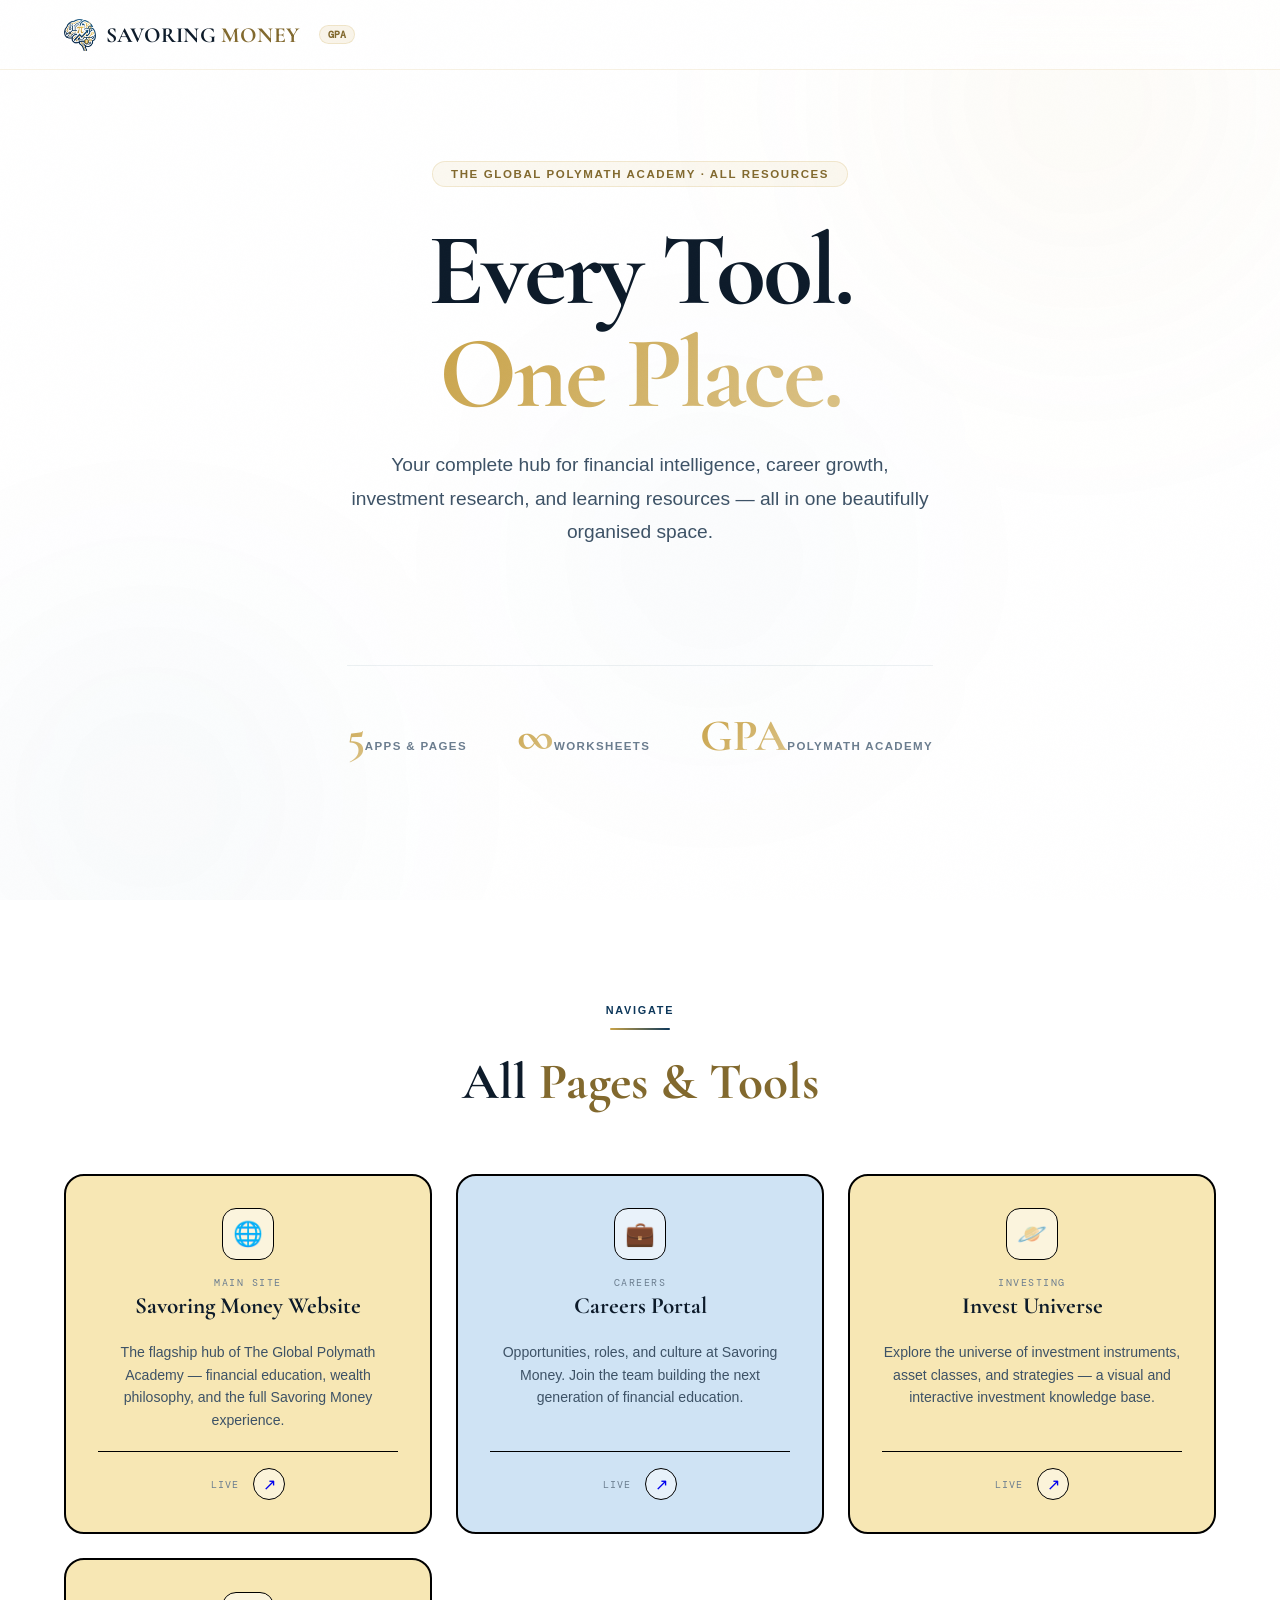
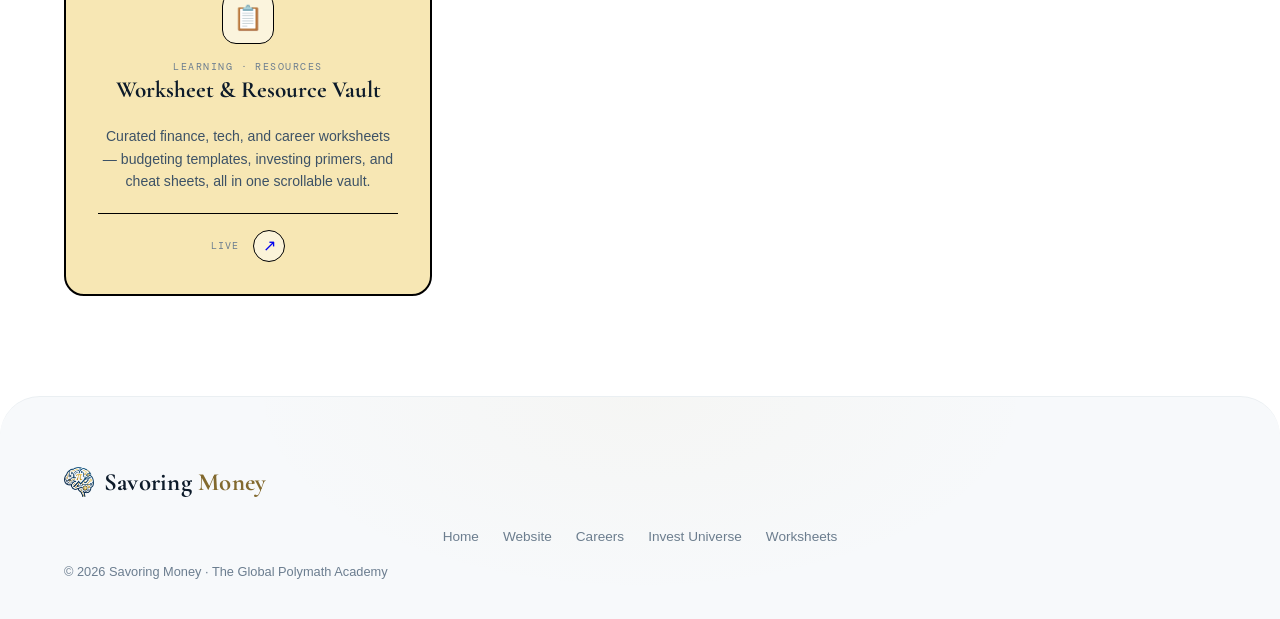
==== commit 09d8d6a4: "Move to clean URLs (careers/, invest-universe/, website/) and add brand assets Retires the old flat " ====
--- a/index.html
+++ b/index.html
@@ -8,12 +8,13 @@
 <meta property="og:title" content="Savoring Money | Personal Finance &amp; Tech Education Hub">
 <meta property="og:description" content="The complete hub for Savoring Money — financial literacy, careers, investment research, and learning resources in one place.">
 <meta property="og:type" content="website">
-<meta property="og:image" content="favicon.svg">
+<meta property="og:image" content="assets/logo-full.png">
 <meta name="twitter:card" content="summary_large_image">
 <meta name="twitter:title" content="Savoring Money | Personal Finance &amp; Tech Education Hub">
 <meta name="twitter:description" content="The complete hub for Savoring Money — financial literacy, careers, investment research, and learning resources in one place.">
-<meta name="twitter:image" content="favicon.svg">
-<link rel="icon" type="image/svg+xml" href="favicon.svg">
+<meta name="twitter:image" content="assets/logo-full.png">
+<link rel="icon" type="image/png" href="assets/favicon-32.png">
+<link rel="apple-touch-icon" href="assets/favicon-180.png">
 <link href="https://fonts.googleapis.com/css2?family=Cormorant+Garamond:ital,wght@0,400;0,600;0,700;1,400;1,700&family=Cabinet+Grotesk:wght@300;400;500;700;800&family=DM+Mono:wght@400;500&display=swap" rel="stylesheet">
 <link rel="stylesheet" href="style.css">
 </head>
@@ -28,33 +29,33 @@
 <!-- Shared brand logo icon (circuit-board brain + pi + coin + rising chart) -->
 <svg width="0" height="0" style="position:absolute" aria-hidden="true">
   <symbol id="sm-logo-icon" viewBox="0 0 64 64">
-    <circle cx="32" cy="32" r="30" fill="#142238"/>
-    <path d="M20 20c-4 0-7 3-7 7 0 3 2 5 2 5-3 1-5 4-5 7 0 4 3 7 7 7h2c1 3 4 5 7 5h14c3 0 6-2 7-5h2c4 0 7-3 7-7 0-3-2-6-5-7 0 0 2-2 2-5 0-4-3-7-7-7-1-3-4-5-7-5H27c-3 0-6 2-7 5z" fill="none" stroke="#f5c842" stroke-width="1.6" stroke-linejoin="round"/>
-    <g stroke="#f5c842" stroke-width="1.2" stroke-linecap="round" opacity="0.85">
+    <circle cx="32" cy="32" r="30" fill="#0d375a"/>
+    <path d="M20 20c-4 0-7 3-7 7 0 3 2 5 2 5-3 1-5 4-5 7 0 4 3 7 7 7h2c1 3 4 5 7 5h14c3 0 6-2 7-5h2c4 0 7-3 7-7 0-3-2-6-5-7 0 0 2-2 2-5 0-4-3-7-7-7-1-3-4-5-7-5H27c-3 0-6 2-7 5z" fill="none" stroke="#c9a348" stroke-width="1.6" stroke-linejoin="round"/>
+    <g stroke="#c9a348" stroke-width="1.2" stroke-linecap="round" opacity="0.85">
       <line x1="17" y1="27" x2="12" y2="27"/>
       <line x1="17" y1="37" x2="12" y2="39"/>
       <line x1="47" y1="27" x2="52" y2="25"/>
       <line x1="47" y1="37" x2="52" y2="39"/>
       <line x1="32" y1="16" x2="32" y2="11"/>
     </g>
-    <g fill="#f5c842">
+    <g fill="#c9a348">
       <circle cx="12" cy="27" r="1.6"/>
       <circle cx="12" cy="39" r="1.6"/>
       <circle cx="52" cy="25" r="1.6"/>
       <circle cx="52" cy="39" r="1.6"/>
       <circle cx="32" cy="11" r="1.6"/>
     </g>
-    <text x="32" y="42" font-family="Georgia, 'Times New Roman', serif" font-size="25" font-weight="700" fill="#f5c842" text-anchor="middle">&#960;</text>
-    <circle cx="46" cy="18" r="7" fill="#f5c842" stroke="#142238" stroke-width="1"/>
-    <text x="46" y="21.5" font-family="Arial, sans-serif" font-size="9" font-weight="700" fill="#142238" text-anchor="middle">$</text>
+    <text x="32" y="42" font-family="Georgia, 'Times New Roman', serif" font-size="25" font-weight="700" fill="#c9a348" text-anchor="middle">&#960;</text>
+    <circle cx="46" cy="18" r="7" fill="#c9a348" stroke="#0d375a" stroke-width="1"/>
+    <text x="46" y="21.5" font-family="Arial, sans-serif" font-size="9" font-weight="700" fill="#0d375a" text-anchor="middle">$</text>
     <polyline points="14,46 22,40 28,44 40,32" fill="none" stroke="#00e5a0" stroke-width="2" stroke-linecap="round" stroke-linejoin="round"/>
     <polygon points="40,32 33.5,33.5 38.5,38" fill="#00e5a0"/>
   </symbol>
 </svg>
 
 <nav id="nav">
-  <a href="index.html" class="nav-logo brand-logo">
-    <svg class="brand-icon" width="32" height="32" aria-hidden="true"><use href="#sm-logo-icon"></use></svg>
+  <a href="./" class="nav-logo brand-logo">
+    <img class="brand-icon" src="assets/logo-icon.png" width="32" height="32" alt="Savoring Money logo">
     <span class="brand-word">SAVORING <em>MONEY</em></span>
     <span class="nav-badge">GPA</span>
   </a>
@@ -84,7 +85,7 @@
   <div class="card-grid">
 
     <!-- Main Website -->
-    <a href="Savoring_Money_Website.htm" class="page-card card-gold reveal">
+    <a href="website/" class="page-card card-gold reveal">
       <div class="card-header">
         <div class="page-card-icon gold">🌐</div>
         <div class="card-meta">
@@ -100,7 +101,7 @@
     </a>
 
     <!-- Careers -->
-    <a href="Savoring_Money_Careers.htm" class="page-card card-emerald reveal">
+    <a href="careers/" class="page-card card-emerald reveal">
       <div class="card-header">
         <div class="page-card-icon emerald">💼</div>
         <div class="card-meta">
@@ -115,24 +116,8 @@
       </div>
     </a>
 
-    <!-- ATS -->
-    <a href="SavoringMoney_ATS.html" class="page-card card-violet reveal">
-      <div class="card-header">
-        <div class="page-card-icon violet">🤖</div>
-        <div class="card-meta">
-          <div class="card-tag">HR · Operations</div>
-          <div class="card-title">ATS — People Ops</div>
-        </div>
-      </div>
-      <p class="card-desc">Internal Applicant Tracking System for Savoring Money's People Operations — manage candidates, pipelines, and hiring workflows.</p>
-      <div class="card-footer">
-        <span class="card-status">INTERNAL</span>
-        <div class="card-arrow">↗</div>
-      </div>
-    </a>
-
     <!-- Invest Universe -->
-    <a href="Invest_Universe.html" class="page-card card-gold reveal">
+    <a href="invest-universe/" class="page-card card-gold reveal">
       <div class="card-header">
         <div class="page-card-icon gold">🪐</div>
         <div class="card-meta">
@@ -148,7 +133,7 @@
     </a>
 
     <!-- Worksheet & Resource Vault (lives inside the main site) -->
-    <a href="Savoring_Money_Website.htm#vault" class="page-card card-rose reveal">
+    <a href="website/#vault" class="page-card card-rose reveal">
       <div class="card-header">
         <div class="page-card-icon rose">📋</div>
         <div class="card-meta">
@@ -168,17 +153,17 @@
 
 <footer>
   <div class="brand-logo" style="justify-content:center;margin-bottom:12px;">
-    <svg class="brand-icon" width="30" height="30" aria-hidden="true"><use href="#sm-logo-icon"></use></svg>
+    <img class="brand-icon" src="assets/logo-icon.png" width="30" height="30" alt="Savoring Money logo">
     <span class="brand-word">Savoring <em>Money</em></span>
   </div>
   <div class="footer-links">
-    <a href="index.html">Home</a>
-    <a href="Savoring_Money_Website.htm">Website</a>
-    <a href="Savoring_Money_Careers.htm">Careers</a>
-    <a href="Invest_Universe.html">Invest Universe</a>
-    <a href="Savoring_Money_Website.htm#vault">Worksheets</a>
+    <a href="./">Home</a>
+    <a href="website/">Website</a>
+    <a href="careers/">Careers</a>
+    <a href="invest-universe/">Invest Universe</a>
+    <a href="website/#vault">Worksheets</a>
   </div>
-  <p class="footer-copy">© 2026 Savoring Money · The Global Polymath Academy · Hosted on GitHub Pages</p>
+  <p class="footer-copy">© 2026 Savoring Money · The Global Polymath Academy</p>
 </footer>
 
 <script>
--- a/style.css
+++ b/style.css
@@ -1,36 +1,38 @@
 /* ═══════════════════════════════════════════════════════════
    SAVORING MONEY — SHARED STYLESHEET
-   Design system used across index.html, Savoring_Money_Website.htm,
-   Savoring_Money_Careers.htm and SavoringMoney_ATS.html.
+   Design system used across index.html, website/, careers/,
+   invest-universe/, and the internal SavoringMoney_ATS.html.
 ═══════════════════════════════════════════════════════════ */
 
 /* ═══════════════════════════════════════
    DESIGN TOKENS
 ═══════════════════════════════════════ */
 :root {
-  --bg:        #080c10;
-  --bg2:       #0d1117;
-  --surface:   #111820;
-  --surface2:  #161f2b;
-  --surface3:  #1d2838;
-  --gold:      #f5c842;
-  --gold2:     #ffdd70;
-  --gold-dim:  #a8892d;
-  --emerald:   #00e5a0;
-  --emerald2:  #00c87d;
-  --emerald-dim:#005f3d;
-  --coral:     #ff6b6b;
-  --violet:    #a78bfa;
-  --cyan:      #38bdf8;
+  --bg:        #ffffff;
+  --bg2:       #f7f9fb;
+  --surface:   #ffffff;
+  --surface2:  #f1f4f8;
+  --surface3:  #e7ecf2;
+  --gold:      #c9a348;
+  --gold2:     #dbc388;
+  --gold-dim:  #82692e;
+  --emerald:   #0d375a;
+  --emerald2:  #145183;
+  --emerald-dim:#dbe6f0;
+  --coral:     #82692e;
+  --violet:    #145183;
+  --cyan:      #145183;
   --sky:       #0ea5e9;
-  --rose:      #fb7185;
-  --navy:      #142238;
-  --text:      #e8edf5;
-  --text2:     #96a3b4;
-  --text3:     #5a6a7e;
+  --rose:      #82692e;
+  --navy:      #0d375a;
+  --text:      #0d1b2a;
+  --text2:     #3d5266;
+  --text3:     #6b7d8f;
   --ease:      cubic-bezier(.4,0,.2,1);
   --spring:    cubic-bezier(.34,1.56,.64,1);
   --bounce:    cubic-bezier(.68,-0.55,.27,1.55);
+  --tint-gold: #f7e7b4;
+  --tint-blue: #cfe3f4;
 }
 
 *,*::before,*::after{margin:0;padding:0;box-sizing:border-box;}
@@ -52,9 +54,9 @@
 ═══════════════════════════════════════ */
 .bg-aura{position:fixed;inset:0;z-index:0;pointer-events:none;overflow:hidden;}
 .aura-orb{position:absolute;border-radius:50%;filter:blur(120px);animation:orbDrift 20s ease-in-out infinite;}
-.aura-orb:nth-child(1){width:600px;height:600px;background:radial-gradient(circle,rgba(245,200,66,.07),transparent 70%);top:-200px;right:-100px;animation-delay:0s;animation-duration:22s;}
-.aura-orb:nth-child(2){width:500px;height:500px;background:radial-gradient(circle,rgba(0,229,160,.06),transparent 70%);bottom:-150px;left:-100px;animation-delay:-8s;animation-duration:18s;}
-.aura-orb:nth-child(3){width:400px;height:400px;background:radial-gradient(circle,rgba(167,139,250,.05),transparent 70%);top:40%;left:40%;animation-delay:-4s;animation-duration:25s;}
+.aura-orb:nth-child(1){width:600px;height:600px;background:radial-gradient(circle,rgba(201,163,72,.07),transparent 70%);top:-200px;right:-100px;animation-delay:0s;animation-duration:22s;}
+.aura-orb:nth-child(2){width:500px;height:500px;background:radial-gradient(circle,rgba(20,81,131,.06),transparent 70%);bottom:-150px;left:-100px;animation-delay:-8s;animation-duration:18s;}
+.aura-orb:nth-child(3){width:400px;height:400px;background:radial-gradient(circle,rgba(20,81,131,.05),transparent 70%);top:40%;left:40%;animation-delay:-4s;animation-duration:25s;}
 @keyframes orbDrift{0%,100%{transform:translate(0,0) scale(1);}33%{transform:translate(60px,-40px) scale(1.1);}66%{transform:translate(-40px,60px) scale(0.95);}}
 
 #particleCanvas{position:fixed;inset:0;z-index:0;pointer-events:none;opacity:.5;}
@@ -71,7 +73,7 @@
 .brand-logo{display:inline-flex;align-items:center;gap:10px;text-decoration:none;}
 .brand-icon{flex-shrink:0;display:block;}
 .brand-word{font-family:'Cormorant Garamond',serif;font-weight:700;font-size:1.35rem;letter-spacing:.01em;color:var(--text);white-space:nowrap;}
-.brand-word em{font-style:normal;color:var(--gold);}
+.brand-word em{font-style:normal;color:var(--gold-dim);}
 footer .brand-word{font-size:1.55rem;}
 footer .brand-logo{margin-bottom:12px;}
 .nav-logo.brand-logo{gap:10px;}
@@ -83,42 +85,42 @@
   position:fixed;top:0;left:0;right:0;z-index:1000;
   display:flex;align-items:center;justify-content:space-between;
   padding:0 5%;height:70px;
-  background:rgba(8,12,16,.7);
+  background:rgba(255,255,255,.7);
   backdrop-filter:blur(24px);
-  border-bottom:1px solid rgba(245,200,66,.08);
+  border-bottom:1px solid rgba(201,163,72,.15);
   transition:background .4s,border-color .4s;
 }
-nav.solid{background:rgba(8,12,16,.95);border-color:rgba(245,200,66,.15);}
+nav.solid{background:rgba(255,255,255,.95);border-color:rgba(201,163,72,.25);}
 .nav-logo{font-family:'Cormorant Garamond',serif;font-size:1.55rem;font-weight:700;color:var(--text);text-decoration:none;display:flex;align-items:center;gap:3px;}
 .nav-logo .l-sav{color:var(--text);}
-.nav-logo .l-or{color:var(--gold);}
+.nav-logo .l-or{color:var(--gold-dim);}
 .nav-logo .l-ing{color:var(--text2);}
-.nav-logo .l-mon{color:var(--gold);}
+.nav-logo .l-mon{color:var(--gold-dim);}
 .nav-logo .l-ey{color:var(--gold2);}
-.nav-badge{font-family:'DM Mono',monospace;font-size:.6rem;background:rgba(245,200,66,.12);color:var(--gold-dim);padding:2px 8px;border-radius:20px;margin-left:10px;border:1px solid rgba(245,200,66,.2);}
+.nav-badge{font-family:'DM Mono',monospace;font-size:.6rem;background:rgba(201,163,72,.12);color:var(--gold-dim);padding:2px 8px;border-radius:20px;margin-left:10px;border:1px solid rgba(201,163,72,.2);}
 .nav-links{display:flex;align-items:center;gap:4px;}
 .nav-links a{color:var(--text2);text-decoration:none;font-size:.85rem;font-weight:500;padding:7px 15px;border-radius:30px;transition:color .2s,background .2s;position:relative;}
 .nav-links a::after{content:'';position:absolute;bottom:5px;left:50%;right:50%;height:1.5px;background:var(--gold);transition:left .3s var(--ease),right .3s var(--ease);border-radius:2px;}
 .nav-links a:hover{color:var(--text);}
 .nav-links a:hover::after{left:15px;right:15px;}
-.nav-cta{background:linear-gradient(135deg,var(--gold),var(--gold2)) !important;color:var(--bg) !important;font-weight:700 !important;border-radius:30px;padding:9px 22px !important;box-shadow:0 0 20px rgba(245,200,66,.25);transition:transform .2s,box-shadow .2s !important;}
+.nav-cta{background:linear-gradient(135deg,var(--gold),var(--gold2)) !important;color:#0d1b2a !important;font-weight:700 !important;border-radius:30px;padding:9px 22px !important;box-shadow:0 0 20px rgba(201,163,72,.25);transition:transform .2s,box-shadow .2s !important;}
 .nav-cta::after{display:none !important;}
-.nav-cta:hover{transform:translateY(-2px);box-shadow:0 0 40px rgba(245,200,66,.4) !important;}
+.nav-cta:hover{transform:translateY(-2px);box-shadow:0 0 40px rgba(201,163,72,.4) !important;}
 .hamburger{display:none;flex-direction:column;gap:5px;background:none;border:none;cursor:pointer;padding:5px;}
 .hamburger span{display:block;width:22px;height:2px;background:var(--text);border-radius:2px;transition:.3s;}
 
 /* ═══════════════════════════════════════
    BUTTONS (shared)
 ═══════════════════════════════════════ */
-.btn-gold{display:inline-flex;align-items:center;gap:8px;background:linear-gradient(135deg,var(--gold),var(--gold2));color:var(--bg);font-weight:700;font-size:.9rem;padding:15px 34px;border-radius:50px;text-decoration:none;border:none;cursor:pointer;box-shadow:0 0 30px rgba(245,200,66,.3);transition:transform .25s var(--spring),box-shadow .25s;position:relative;overflow:hidden;}
-.btn-gold::before{content:'';position:absolute;inset:0;background:linear-gradient(135deg,rgba(255,255,255,.2),transparent);opacity:0;transition:opacity .3s;}
-.btn-gold:hover{transform:translateY(-3px) scale(1.03);box-shadow:0 0 50px rgba(245,200,66,.5);}
+.btn-gold{display:inline-flex;align-items:center;gap:8px;background:linear-gradient(135deg,var(--gold),var(--gold2));color:#0d1b2a;font-weight:700;font-size:.9rem;padding:15px 34px;border-radius:50px;text-decoration:none;border:none;cursor:pointer;box-shadow:0 0 30px rgba(201,163,72,.3);transition:transform .25s var(--spring),box-shadow .25s;position:relative;overflow:hidden;}
+.btn-gold::before{content:'';position:absolute;inset:0;background:linear-gradient(135deg,rgba(13,55,90,.2),transparent);opacity:0;transition:opacity .3s;}
+.btn-gold:hover{transform:translateY(-3px) scale(1.03);box-shadow:0 0 50px rgba(201,163,72,.5);}
 .btn-gold:hover::before{opacity:1;}
-.btn-ghost{display:inline-flex;align-items:center;gap:8px;background:transparent;color:var(--text);font-weight:500;font-size:.9rem;padding:15px 34px;border-radius:50px;text-decoration:none;border:1px solid rgba(255,255,255,.15);cursor:pointer;transition:border-color .25s,background .25s,transform .25s var(--spring);}
-.btn-ghost:hover{border-color:rgba(255,255,255,.35);background:rgba(255,255,255,.05);transform:translateY(-2px);}
-.btn-emerald{display:inline-flex;align-items:center;gap:8px;background:linear-gradient(135deg,var(--emerald2),var(--emerald));color:var(--bg);font-weight:700;font-size:.9rem;padding:15px 34px;border-radius:50px;text-decoration:none;border:none;cursor:pointer;box-shadow:0 0 30px rgba(0,229,160,.25);transition:transform .25s var(--spring),box-shadow .25s;}
-.btn-emerald:hover{transform:translateY(-3px) scale(1.03);box-shadow:0 0 50px rgba(0,229,160,.45);}
-.btn-primary{padding:11px 22px;border-radius:10px;background:linear-gradient(135deg,var(--gold),var(--gold2));color:var(--bg);font-family:'Cabinet Grotesk',sans-serif;font-size:.85rem;font-weight:800;border:none;cursor:pointer;transition:transform .2s var(--spring);text-decoration:none;display:inline-block;}
+.btn-ghost{display:inline-flex;align-items:center;gap:8px;background:transparent;color:var(--text);font-weight:500;font-size:.9rem;padding:15px 34px;border-radius:50px;text-decoration:none;border:1px solid rgba(13,55,90,.15);cursor:pointer;transition:border-color .25s,background .25s,transform .25s var(--spring);}
+.btn-ghost:hover{border-color:rgba(13,55,90,.35);background:rgba(13,55,90,.05);transform:translateY(-2px);}
+.btn-emerald{display:inline-flex;align-items:center;gap:8px;background:linear-gradient(135deg,var(--emerald2),var(--emerald));color:var(--bg);font-weight:700;font-size:.9rem;padding:15px 34px;border-radius:50px;text-decoration:none;border:none;cursor:pointer;box-shadow:0 0 30px rgba(20,81,131,.25);transition:transform .25s var(--spring),box-shadow .25s;}
+.btn-emerald:hover{transform:translateY(-3px) scale(1.03);box-shadow:0 0 50px rgba(20,81,131,.45);}
+.btn-primary{padding:11px 22px;border-radius:10px;background:linear-gradient(135deg,var(--gold),var(--gold2));color:#0d1b2a;font-family:'Cabinet Grotesk',sans-serif;font-size:.85rem;font-weight:800;border:none;cursor:pointer;transition:transform .2s var(--spring);text-decoration:none;display:inline-block;}
 .btn-primary:hover{transform:translateY(-2px);}
 
 /* ═══════════════════════════════════════
@@ -131,13 +133,13 @@
 }
 .hero-grid{
   position:absolute;inset:0;pointer-events:none;
-  background-image:linear-gradient(rgba(245,200,66,.04) 1px,transparent 1px),linear-gradient(90deg,rgba(245,200,66,.04) 1px,transparent 1px);
+  background-image:linear-gradient(rgba(201,163,72,.04) 1px,transparent 1px),linear-gradient(90deg,rgba(201,163,72,.04) 1px,transparent 1px);
   background-size:60px 60px;
   mask-image:radial-gradient(ellipse 80% 70% at 50% 50%,black 40%,transparent 100%);
   animation:gridShift 8s linear infinite;
 }
 @keyframes gridShift{0%{background-position:0 0;}100%{background-position:60px 60px;}}
-.hero-eyebrow{display:inline-flex;align-items:center;gap:8px;font-size:.72rem;font-weight:700;letter-spacing:.14em;text-transform:uppercase;color:var(--gold);background:rgba(245,200,66,.08);border:1px solid rgba(245,200,66,.2);padding:6px 18px;border-radius:30px;margin-bottom:32px;animation:popIn .6s var(--spring) both;}
+.hero-eyebrow{display:inline-flex;align-items:center;gap:8px;font-size:.72rem;font-weight:700;letter-spacing:.14em;text-transform:uppercase;color:var(--gold-dim);background:rgba(201,163,72,.08);border:1px solid rgba(201,163,72,.2);padding:6px 18px;border-radius:30px;margin-bottom:32px;animation:popIn .6s var(--spring) both;}
 .live-pill{width:7px;height:7px;border-radius:50%;background:var(--emerald);box-shadow:0 0 8px var(--emerald);animation:blink 1.5s infinite;}
 @keyframes blink{0%,100%{opacity:1;box-shadow:0 0 8px var(--emerald);}50%{opacity:.3;box-shadow:none;}}
 .hero h1{font-size:clamp(3rem,8vw,6.5rem);font-weight:700;line-height:1.0;letter-spacing:-0.03em;margin-bottom:24px;animation:fadeUp .8s .1s var(--ease) both;}
@@ -146,7 +148,7 @@
 @keyframes gradShift{0%{background-position:0% 50%;}100%{background-position:200% 50%;}}
 .hero-sub{font-size:clamp(1rem,2vw,1.2rem);color:var(--text2);max-width:580px;margin:0 auto 44px;line-height:1.75;font-weight:400;animation:fadeUp .8s .2s var(--ease) both;}
 .hero-btns{display:flex;gap:14px;justify-content:center;flex-wrap:wrap;animation:fadeUp .8s .3s var(--ease) both;}
-.hero-stats{display:flex;gap:50px;justify-content:center;flex-wrap:wrap;margin-top:72px;padding-top:48px;border-top:1px solid rgba(255,255,255,.07);animation:fadeUp .8s .45s var(--ease) both;}
+.hero-stats{display:flex;gap:50px;justify-content:center;flex-wrap:wrap;margin-top:72px;padding-top:48px;border-top:1px solid rgba(13,55,90,.07);animation:fadeUp .8s .45s var(--ease) both;}
 .stat,.stat-item{text-align:center;}
 .stat-num{font-family:'Cormorant Garamond',serif;font-size:2.8rem;font-weight:700;line-height:1;background:linear-gradient(135deg,var(--gold),var(--gold2));-webkit-background-clip:text;-webkit-text-fill-color:transparent;background-clip:text;}
 .stat-label{font-size:.72rem;font-weight:700;letter-spacing:.12em;text-transform:uppercase;color:var(--text3);margin-top:5px;}
@@ -165,9 +167,9 @@
 /* ═══════════════════════════════════════
    TICKER
 ═══════════════════════════════════════ */
-.ticker-wrap{position:relative;z-index:1;border-top:1px solid rgba(255,255,255,.05);border-bottom:1px solid rgba(255,255,255,.05);background:rgba(245,200,66,.04);padding:14px 0;overflow:hidden;}
+.ticker-wrap{position:relative;z-index:1;border-top:1px solid rgba(13,55,90,.05);border-bottom:1px solid rgba(13,55,90,.05);background:rgba(201,163,72,.04);padding:14px 0;overflow:hidden;}
 .ticker{display:flex;width:max-content;animation:tickerRoll 30s linear infinite;}
-.ticker-item{white-space:nowrap;padding:0 40px;font-size:.78rem;font-weight:700;letter-spacing:.1em;text-transform:uppercase;color:var(--gold);opacity:.65;display:flex;align-items:center;gap:16px;}
+.ticker-item{white-space:nowrap;padding:0 40px;font-size:.78rem;font-weight:700;letter-spacing:.1em;text-transform:uppercase;color:var(--gold-dim);opacity:1;display:flex;align-items:center;gap:16px;}
 .ticker-item::after{content:'◆';font-size:.5rem;}
 @keyframes tickerRoll{0%{transform:translateX(0);}100%{transform:translateX(-50%);}}
 
@@ -183,25 +185,23 @@
 /* Hub-page section header variant (index.html) */
 .section-header{text-align:center;margin-bottom:64px;}
 .section-title{font-size:clamp(2rem,4vw,3.5rem);font-weight:700;color:var(--text);}
-.section-title span{color:var(--gold);}
+.section-title span{color:var(--gold-dim);}
 .sep{width:60px;height:2px;background:linear-gradient(90deg,var(--gold),var(--emerald));margin:0 auto 24px;border-radius:2px;}
 
 /* ═══════════════════════════════════════
    WHY CHOOSE US (USP SECTION)
 ═══════════════════════════════════════ */
 .usp-section{background:var(--bg2);padding:100px 5%;position:relative;z-index:1;overflow:hidden;}
-.usp-section::before{content:'';position:absolute;bottom:-200px;left:-200px;width:600px;height:600px;border-radius:50%;background:radial-gradient(circle,rgba(0,229,160,.05),transparent 70%);pointer-events:none;}
+.usp-section::before{content:'';position:absolute;bottom:-200px;left:-200px;width:600px;height:600px;border-radius:50%;background:radial-gradient(circle,rgba(20,81,131,.05),transparent 70%);pointer-events:none;}
 .usp-grid{display:grid;grid-template-columns:repeat(3,1fr);gap:16px;max-width:1200px;margin:0 auto;}
-.usp-card{background:var(--surface);border-radius:20px;padding:30px 26px;border:1px solid rgba(255,255,255,.05);position:relative;overflow:hidden;transition:transform .3s var(--spring),box-shadow .3s,border-color .3s;}
+.usp-card{background:var(--tint-gold);border-radius:20px;padding:30px 26px;border:2px solid #000;position:relative;overflow:hidden;transition:transform .3s var(--spring),box-shadow .3s,border-color .3s;}
 .usp-card::before{content:'';position:absolute;top:0;left:0;right:0;height:2px;background:linear-gradient(90deg,var(--gold),var(--emerald));transform:scaleX(0);transform-origin:left;transition:transform .4s var(--ease);}
-.usp-card:hover{transform:translateY(-6px);box-shadow:0 20px 50px rgba(0,0,0,.4);border-color:rgba(245,200,66,.1);}
+.usp-card:hover{transform:translateY(-6px);box-shadow:0 20px 50px rgba(0,0,0,.4);}
 .usp-card:hover::before{transform:scaleX(1);}
-.usp-icon-wrap{width:54px;height:54px;border-radius:14px;display:flex;align-items:center;justify-content:center;font-size:1.5rem;background:rgba(245,200,66,.07);border:1px solid rgba(245,200,66,.12);margin-bottom:18px;transition:transform .3s var(--spring),background .3s;}
-.usp-card:hover .usp-icon-wrap{transform:scale(1.12) rotate(-5deg);background:rgba(245,200,66,.14);}
-.usp-card:nth-child(2) .usp-icon-wrap,.usp-card:nth-child(5) .usp-icon-wrap{background:rgba(0,229,160,.07);border-color:rgba(0,229,160,.12);}
-.usp-card:nth-child(2):hover .usp-icon-wrap,.usp-card:nth-child(5):hover .usp-icon-wrap{background:rgba(0,229,160,.14);}
-.usp-card:nth-child(3) .usp-icon-wrap,.usp-card:nth-child(6) .usp-icon-wrap{background:rgba(167,139,250,.07);border-color:rgba(167,139,250,.12);}
-.usp-card:nth-child(3):hover .usp-icon-wrap,.usp-card:nth-child(6):hover .usp-icon-wrap{background:rgba(167,139,250,.14);}
+.usp-card:nth-child(2),.usp-card:nth-child(5){background:var(--tint-blue);}
+.usp-card:nth-child(3),.usp-card:nth-child(6){background:var(--tint-blue);}
+.usp-icon-wrap{width:54px;height:54px;border-radius:14px;display:flex;align-items:center;justify-content:center;font-size:1.5rem;background:rgba(255,255,255,.55);border:1.5px solid #000;margin-bottom:18px;transition:transform .3s var(--spring),background .3s;}
+.usp-card:hover .usp-icon-wrap{transform:scale(1.12) rotate(-5deg);background:rgba(255,255,255,.8);}
 .usp-card h3{font-size:1.15rem;font-weight:700;color:var(--text);margin-bottom:9px;}
 .usp-card p{font-size:.85rem;color:var(--text2);line-height:1.72;}
 .usp-number{position:absolute;top:22px;right:22px;font-family:'DM Mono',monospace;font-size:.7rem;color:var(--text3);opacity:.4;font-weight:500;}
@@ -211,56 +211,59 @@
 ═══════════════════════════════════════ */
 .pillars-bg{background:var(--bg);}
 .bento-grid{display:grid;grid-template-columns:repeat(3,1fr);gap:14px;}
-.bento-card{background:var(--surface);border-radius:22px;padding:28px;border:1px solid rgba(255,255,255,.05);position:relative;overflow:hidden;cursor:default;transition:transform .3s var(--spring),box-shadow .3s,border-color .3s;}
+.bento-card{background:var(--tint-blue);border-radius:22px;padding:28px;border:2px solid #000;position:relative;overflow:hidden;cursor:default;transition:transform .3s var(--spring),box-shadow .3s,border-color .3s;}
+.bento-card:nth-child(odd){background:var(--tint-gold);}
 .bento-card::before{content:'';position:absolute;inset:0;border-radius:22px;background:linear-gradient(135deg,var(--gold),var(--emerald),var(--violet));opacity:0;transition:opacity .4s;-webkit-mask:linear-gradient(#fff 0 0) content-box,linear-gradient(#fff 0 0);-webkit-mask-composite:xor;mask-composite:exclude;padding:1px;}
-.bento-card::after{content:'';position:absolute;top:-50%;left:-60%;width:40%;height:200%;background:linear-gradient(90deg,transparent,rgba(255,255,255,.04),transparent);transform:skewX(-20deg);transition:left .6s var(--ease);}
+.bento-card::after{content:'';position:absolute;top:-50%;left:-60%;width:40%;height:200%;background:linear-gradient(90deg,transparent,rgba(255,255,255,.5),transparent);transform:skewX(-20deg);transition:left .6s var(--ease);}
 .bento-card:hover{transform:translateY(-6px);box-shadow:0 20px 50px rgba(0,0,0,.4);}
 .bento-card:hover::before{opacity:1;}
 .bento-card:hover::after{left:120%;}
-.bento-card.featured{background:linear-gradient(135deg,#0a1f15,#112a1e);border-color:rgba(0,229,160,.15);}
+.bento-card.featured{background:linear-gradient(135deg,#0a2035,#132f4a);border:2px solid #000;}
 .bento-card.featured::before{background:linear-gradient(135deg,var(--emerald),var(--gold));}
-.bento-card.featured:hover{box-shadow:0 20px 50px rgba(0,229,160,.15);}
+.bento-card.featured:hover{box-shadow:0 20px 50px rgba(20,81,131,.15);}
 .bento-card.wide{grid-column:span 2;}
 .card-icon{font-size:2rem;display:block;margin-bottom:14px;transition:transform .3s var(--spring);}
 .bento-card:hover .card-icon{transform:scale(1.2) rotate(-5deg);}
-.card-badge{display:inline-block;font-size:.63rem;font-weight:700;letter-spacing:.12em;text-transform:uppercase;background:rgba(245,200,66,.1);color:var(--gold);border:1px solid rgba(245,200,66,.2);padding:3px 10px;border-radius:20px;margin-bottom:10px;}
-.bento-card.featured .card-badge{background:rgba(0,229,160,.1);color:var(--emerald);border-color:rgba(0,229,160,.2);}
+.card-badge{display:inline-block;font-size:.63rem;font-weight:700;letter-spacing:.12em;text-transform:uppercase;background:rgba(255,255,255,.6);color:var(--gold-dim);border:1.5px solid #000;padding:3px 10px;border-radius:20px;margin-bottom:10px;}
+.bento-card.featured .card-badge{background:rgba(20,81,131,.15);color:#dbe9f5;border-color:#000;}
+.bento-card.featured h3{color:#f4f6f9;}
+.bento-card.featured p{color:#b9c6d4;}
 .bento-card h3{font-size:1.2rem;font-weight:700;color:var(--text);margin-bottom:8px;}
 .bento-card p{font-size:.86rem;line-height:1.7;color:var(--text2);}
 .lang-progress{margin-top:14px;}
 .lang-progress-row{display:flex;justify-content:space-between;font-size:.73rem;color:var(--text3);margin-bottom:5px;}
-.prog-track{height:5px;background:rgba(255,255,255,.07);border-radius:10px;overflow:hidden;}
+.prog-track{height:5px;background:rgba(0,0,0,.15);border-radius:10px;overflow:hidden;}
 .prog-bar{height:100%;border-radius:10px;background:linear-gradient(90deg,var(--gold),var(--emerald));width:0%;transition:width 1.8s var(--ease);}
 
 /* ═══════════════════════════════════════
    COURSES SECTION
 ═══════════════════════════════════════ */
 .courses-section{background:var(--bg2);padding:100px 5%;position:relative;z-index:1;overflow:hidden;}
-.courses-section::after{content:'';position:absolute;top:-300px;right:-300px;width:700px;height:700px;border-radius:50%;background:radial-gradient(circle,rgba(56,189,248,.04),transparent 70%);pointer-events:none;}
+.courses-section::after{content:'';position:absolute;top:-300px;right:-300px;width:700px;height:700px;border-radius:50%;background:radial-gradient(circle,rgba(20,81,131,.04),transparent 70%);pointer-events:none;}
 
 .course-tabs{display:flex;gap:8px;flex-wrap:wrap;justify-content:center;margin-bottom:44px;}
-.ctab{font-size:.78rem;font-weight:700;letter-spacing:.08em;text-transform:uppercase;padding:8px 20px;border-radius:30px;background:rgba(255,255,255,.04);border:1px solid rgba(255,255,255,.08);color:var(--text3);cursor:pointer;transition:background .2s,border-color .2s,color .2s,transform .2s var(--spring);}
-.ctab:hover,.ctab.active{background:rgba(245,200,66,.1);border-color:rgba(245,200,66,.3);color:var(--gold);transform:translateY(-2px);}
+.ctab{font-size:.78rem;font-weight:700;letter-spacing:.08em;text-transform:uppercase;padding:8px 20px;border-radius:30px;background:rgba(13,55,90,.04);border:1px solid rgba(13,55,90,.08);color:var(--text3);cursor:pointer;transition:background .2s,border-color .2s,color .2s,transform .2s var(--spring);}
+.ctab:hover,.ctab.active{background:rgba(201,163,72,.1);border-color:rgba(201,163,72,.3);color:var(--gold-dim);transform:translateY(-2px);}
 
 .courses-grid{display:grid;grid-template-columns:repeat(4,1fr);gap:14px;max-width:1300px;margin:0 auto;}
-.course-card{background:var(--surface);border-radius:20px;padding:26px 22px;border:1px solid rgba(255,255,255,.05);position:relative;overflow:hidden;transition:transform .3s var(--spring),box-shadow .3s,border-color .3s;cursor:default;}
+.course-card{background:var(--tint-gold);border-radius:20px;padding:26px 22px;border:2px solid #000;position:relative;overflow:hidden;transition:transform .3s var(--spring),box-shadow .3s,border-color .3s;cursor:default;}
 .course-card::before{content:'';position:absolute;bottom:0;left:0;right:0;height:2px;opacity:0;transition:opacity .3s;}
 .course-card:hover{transform:translateY(-6px);box-shadow:0 20px 50px rgba(0,0,0,.4);}
 .course-card:hover::before{opacity:1;}
 
-.course-card[data-cat="finance"]{border-left:3px solid var(--gold);}
+.course-card[data-cat="finance"]{background:var(--tint-gold);border-left:5px solid var(--gold);}
 .course-card[data-cat="finance"]::before{background:linear-gradient(90deg,var(--gold),var(--emerald));}
-.course-card[data-cat="science"]{border-left:3px solid var(--violet);}
+.course-card[data-cat="science"]{background:var(--tint-blue);border-left:5px solid var(--violet);}
 .course-card[data-cat="science"]::before{background:linear-gradient(90deg,var(--violet),var(--cyan));}
-.course-card[data-cat="english"]{border-left:3px solid var(--coral);}
+.course-card[data-cat="english"]{background:var(--tint-gold);border-left:5px solid var(--coral);}
 .course-card[data-cat="english"]::before{background:linear-gradient(90deg,var(--coral),var(--rose));}
-.course-card[data-cat="tech"]{border-left:3px solid var(--cyan);}
+.course-card[data-cat="tech"]{background:var(--tint-blue);border-left:5px solid var(--cyan);}
 .course-card[data-cat="tech"]::before{background:linear-gradient(90deg,var(--cyan),var(--violet));}
 
 .course-emoji{font-size:1.9rem;margin-bottom:12px;display:block;transition:transform .3s var(--spring);}
 .course-card:hover .course-emoji{transform:scale(1.2) rotate(-8deg);}
 
-.course-flag{font-size:.65rem;font-weight:700;letter-spacing:.1em;text-transform:uppercase;padding:3px 10px;border-radius:20px;display:inline-block;margin-bottom:10px;background:rgba(255,255,255,.05);border:1px solid rgba(255,255,255,.08);color:var(--text3);}
+.course-flag{font-size:.65rem;font-weight:700;letter-spacing:.1em;text-transform:uppercase;padding:3px 10px;border-radius:20px;display:inline-block;margin-bottom:10px;background:rgba(255,255,255,.6);border:1.5px solid #000;color:var(--text2);}
 .course-card h3{font-size:1.05rem;font-weight:700;color:var(--text);margin-bottom:8px;}
 .course-card p{font-size:.82rem;color:var(--text2);line-height:1.65;}
 
@@ -269,14 +272,14 @@
 /* ═══════════════════════════════════════
    DEMO CTA STRIP
 ═══════════════════════════════════════ */
-.demo-strip{position:relative;z-index:1;padding:80px 5%;text-align:center;background:linear-gradient(135deg,#070d14,#0d1a12,#070d14);background-size:300% 300%;animation:gradBG 10s ease-in-out infinite;overflow:hidden;}
+.demo-strip{position:relative;z-index:1;padding:80px 5%;text-align:center;background:linear-gradient(135deg,#071426,#0a2035,#071426);background-size:300% 300%;animation:gradBG 10s ease-in-out infinite;overflow:hidden;}
 @keyframes gradBG{0%,100%{background-position:0% 50%;}50%{background-position:100% 50%;}}
-.demo-strip::before{content:'';position:absolute;inset:0;background:radial-gradient(ellipse 70% 60% at 50% 50%,rgba(245,200,66,.07),transparent);pointer-events:none;}
+.demo-strip::before{content:'';position:absolute;inset:0;background:radial-gradient(ellipse 70% 60% at 50% 50%,rgba(201,163,72,.07),transparent);pointer-events:none;}
 .demo-border-t{position:absolute;top:0;left:0;right:0;height:1px;background:linear-gradient(90deg,transparent,var(--gold),transparent);}
 .demo-border-b{position:absolute;bottom:0;left:0;right:0;height:1px;background:linear-gradient(90deg,transparent,var(--emerald),transparent);}
-.demo-strip h2{font-size:clamp(2rem,4vw,3rem);color:var(--text);margin-bottom:14px;position:relative;z-index:1;}
+.demo-strip h2{font-size:clamp(2rem,4vw,3rem);color:#f4f6f9;margin-bottom:14px;position:relative;z-index:1;}
 .demo-strip h2 em{color:var(--gold);font-style:normal;}
-.demo-strip p{color:var(--text2);font-size:.95rem;max-width:500px;margin:0 auto 34px;line-height:1.75;position:relative;z-index:1;}
+.demo-strip p{color:#b9c6d4;font-size:.95rem;max-width:500px;margin:0 auto 34px;line-height:1.75;position:relative;z-index:1;}
 .demo-btns{display:flex;gap:14px;justify-content:center;flex-wrap:wrap;position:relative;z-index:1;}
 
 /* ═══════════════════════════════════════
@@ -286,121 +289,121 @@
 .viewer-section::before{content:'';position:absolute;top:0;left:0;right:0;height:1px;background:linear-gradient(90deg,transparent,var(--gold),transparent);}
 .viewer-section::after{content:'';position:absolute;bottom:0;left:0;right:0;height:1px;background:linear-gradient(90deg,transparent,var(--emerald),transparent);}
 .viewer-grid{display:grid;grid-template-columns:1.5fr 1fr;gap:40px;max-width:1200px;margin:0 auto;position:relative;z-index:1;}
-.viewer-tag{display:inline-flex;align-items:center;gap:8px;font-size:.7rem;font-weight:700;letter-spacing:.12em;text-transform:uppercase;color:var(--coral);background:rgba(255,107,107,.1);border:1px solid rgba(255,107,107,.2);padding:5px 14px;border-radius:20px;margin-bottom:16px;}
+.viewer-tag{display:inline-flex;align-items:center;gap:8px;font-size:.7rem;font-weight:700;letter-spacing:.12em;text-transform:uppercase;color:var(--coral);background:rgba(201,163,72,.1);border:1px solid rgba(201,163,72,.2);padding:5px 14px;border-radius:20px;margin-bottom:16px;}
 .rec-dot{width:7px;height:7px;border-radius:50%;background:var(--coral);box-shadow:0 0 8px var(--coral);animation:blink 1.5s infinite;}
 .viewer-title{font-size:clamp(1.8rem,3.5vw,2.6rem);color:var(--text);margin-bottom:24px;letter-spacing:-0.02em;}
-.viewer-title span{color:var(--gold);}
-.video-box{width:100%;aspect-ratio:16/9;background:#040a06;border-radius:18px;border:1px solid rgba(0,229,160,.15);position:relative;overflow:hidden;display:flex;align-items:center;justify-content:center;box-shadow:0 0 60px rgba(0,229,160,.08),inset 0 0 60px rgba(0,0,0,.5);cursor:pointer;}
-.video-box::before{content:'';position:absolute;inset:0;background:repeating-linear-gradient(0deg,transparent,transparent 2px,rgba(0,229,160,.015) 2px,rgba(0,229,160,.015) 4px);animation:scanMove 8s linear infinite;}
+.viewer-title span{color:var(--gold-dim);}
+.video-box{width:100%;aspect-ratio:16/9;background:#051422;border-radius:18px;border:1px solid rgba(20,81,131,.15);position:relative;overflow:hidden;display:flex;align-items:center;justify-content:center;box-shadow:0 0 60px rgba(20,81,131,.08),inset 0 0 60px rgba(0,0,0,.5);cursor:pointer;}
+.video-box::before{content:'';position:absolute;inset:0;background:repeating-linear-gradient(0deg,transparent,transparent 2px,rgba(20,81,131,.015) 2px,rgba(20,81,131,.015) 4px);animation:scanMove 8s linear infinite;}
 @keyframes scanMove{0%{background-position:0 0;}100%{background-position:0 400px;}}
-.video-box::after{content:'';position:absolute;inset:0;background:radial-gradient(ellipse at 20% 50%,rgba(0,229,160,.12) 0%,transparent 50%),radial-gradient(ellipse at 80% 50%,rgba(245,200,66,.06) 0%,transparent 50%);}
+.video-box::after{content:'';position:absolute;inset:0;background:radial-gradient(ellipse at 20% 50%,rgba(20,81,131,.12) 0%,transparent 50%),radial-gradient(ellipse at 80% 50%,rgba(201,163,72,.06) 0%,transparent 50%);}
 .video-inner{position:relative;z-index:2;text-align:center;}
-.play-ring{width:80px;height:80px;border-radius:50%;display:flex;align-items:center;justify-content:center;margin:0 auto 14px;background:rgba(0,229,160,.15);border:2px solid rgba(0,229,160,.4);animation:ringPulse 2s ease-in-out infinite;transition:transform .2s var(--spring);cursor:pointer;}
+.play-ring{width:80px;height:80px;border-radius:50%;display:flex;align-items:center;justify-content:center;margin:0 auto 14px;background:rgba(20,81,131,.15);border:2px solid rgba(20,81,131,.4);animation:ringPulse 2s ease-in-out infinite;transition:transform .2s var(--spring);cursor:pointer;}
 .video-box:hover .play-ring{transform:scale(1.1);}
-@keyframes ringPulse{0%,100%{box-shadow:0 0 0 0 rgba(0,229,160,.3),0 0 20px rgba(0,229,160,.2);}50%{box-shadow:0 0 0 14px rgba(0,229,160,.0),0 0 40px rgba(0,229,160,.3);}}
+@keyframes ringPulse{0%,100%{box-shadow:0 0 0 0 rgba(20,81,131,.3),0 0 20px rgba(20,81,131,.2);}50%{box-shadow:0 0 0 14px rgba(20,81,131,.0),0 0 40px rgba(20,81,131,.3);}}
 .play-ring svg{width:28px;height:28px;fill:var(--emerald);margin-left:4px;}
-.video-meta{font-size:.8rem;color:rgba(255,255,255,.45);line-height:1.6;}
+.video-meta{font-size:.8rem;color:rgba(244,246,249,.6);line-height:1.6;}
 .viewer-desc{margin-top:20px;color:var(--text2);font-size:.9rem;line-height:1.8;}
-.interact-panel{background:var(--surface);border:1px solid rgba(255,255,255,.07);border-radius:22px;padding:28px;display:flex;flex-direction:column;gap:22px;}
+.interact-panel{background:var(--surface);border:1px solid rgba(13,55,90,.07);border-radius:22px;padding:28px;display:flex;flex-direction:column;gap:22px;}
 .interact-panel h3{font-size:1.5rem;color:var(--text);}
 .interact-panel>p{font-size:.85rem;color:var(--text2);}
-.math-card{background:var(--bg);border-radius:16px;padding:22px;border:1px solid rgba(255,255,255,.06);}
-.math-card strong{color:var(--gold);font-size:.88rem;display:block;margin-bottom:8px;}
+.math-card{background:var(--tint-blue);border-radius:16px;padding:22px;border:2px solid #000;}
+.math-card strong{color:var(--gold-dim);font-size:.88rem;display:block;margin-bottom:8px;}
 .math-card p{font-size:.85rem;color:var(--text2);line-height:1.65;margin-bottom:10px;}
-.math-input{width:100%;padding:11px 14px;background:var(--surface2);border:1.5px solid rgba(255,255,255,.08);border-radius:10px;color:var(--text);font-family:'DM Mono',monospace;font-size:.9rem;outline:none;transition:border-color .2s,box-shadow .2s;}
-.math-input:focus{border-color:var(--emerald);box-shadow:0 0 0 3px rgba(0,229,160,.1);}
-.submit-btn{width:100%;padding:12px;margin-top:8px;background:linear-gradient(135deg,var(--emerald2),var(--emerald));color:var(--bg);border:none;border-radius:10px;font-weight:800;font-size:.88rem;cursor:pointer;font-family:'Cabinet Grotesk',sans-serif;transition:transform .2s var(--spring),box-shadow .2s;box-shadow:0 0 20px rgba(0,229,160,.2);}
-.submit-btn:hover{transform:scale(1.03);box-shadow:0 0 35px rgba(0,229,160,.35);}
-.hint-btn{width:100%;padding:10px;margin-top:6px;background:rgba(245,200,66,.07);color:var(--gold);border:1px solid rgba(245,200,66,.15);border-radius:10px;font-size:.82rem;font-weight:600;cursor:pointer;font-family:'Cabinet Grotesk',sans-serif;transition:.2s;}
-.hint-btn:hover{background:rgba(245,200,66,.12);}
+.math-input{width:100%;padding:11px 14px;background:var(--surface2);border:1.5px solid rgba(13,55,90,.08);border-radius:10px;color:var(--text);font-family:'DM Mono',monospace;font-size:.9rem;outline:none;transition:border-color .2s,box-shadow .2s;}
+.math-input:focus{border-color:var(--emerald);box-shadow:0 0 0 3px rgba(20,81,131,.1);}
+.submit-btn{width:100%;padding:12px;margin-top:8px;background:linear-gradient(135deg,var(--emerald2),var(--emerald));color:var(--bg);border:none;border-radius:10px;font-weight:800;font-size:.88rem;cursor:pointer;font-family:'Cabinet Grotesk',sans-serif;transition:transform .2s var(--spring),box-shadow .2s;box-shadow:0 0 20px rgba(20,81,131,.2);}
+.submit-btn:hover{transform:scale(1.03);box-shadow:0 0 35px rgba(20,81,131,.35);}
+.hint-btn{width:100%;padding:10px;margin-top:6px;background:rgba(201,163,72,.07);color:var(--gold-dim);border:1px solid rgba(201,163,72,.15);border-radius:10px;font-size:.82rem;font-weight:600;cursor:pointer;font-family:'Cabinet Grotesk',sans-serif;transition:.2s;}
+.hint-btn:hover{background:rgba(201,163,72,.12);}
 .feedback-msg{font-size:.82rem;font-weight:600;padding:9px 13px;border-radius:9px;display:none;margin-top:4px;}
-.feedback-msg.correct{background:rgba(0,229,160,.1);color:var(--emerald);border:1px solid rgba(0,229,160,.2);display:block;}
-.feedback-msg.wrong{background:rgba(255,107,107,.1);color:var(--coral);border:1px solid rgba(255,107,107,.2);display:block;}
-.feedback-msg.hint{background:rgba(245,200,66,.08);color:var(--gold);border:1px solid rgba(245,200,66,.2);display:block;}
+.feedback-msg.correct{background:rgba(20,81,131,.1);color:var(--emerald);border:1px solid rgba(20,81,131,.2);display:block;}
+.feedback-msg.wrong{background:rgba(201,163,72,.1);color:var(--coral);border:1px solid rgba(201,163,72,.2);display:block;}
+.feedback-msg.hint{background:rgba(201,163,72,.08);color:var(--gold-dim);border:1px solid rgba(201,163,72,.2);display:block;}
 .resource-list{display:flex;flex-direction:column;gap:7px;}
-.resource-link{display:flex;align-items:center;gap:10px;color:var(--text2);text-decoration:none;font-size:.83rem;padding:9px 12px;border-radius:10px;border:1px solid rgba(255,255,255,.05);background:rgba(255,255,255,.02);transition:.2s;}
-.resource-link:hover{color:var(--gold);border-color:rgba(245,200,66,.2);background:rgba(245,200,66,.04);}
+.resource-link{display:flex;align-items:center;gap:10px;color:var(--text2);text-decoration:none;font-size:.83rem;padding:9px 12px;border-radius:10px;border:1px solid rgba(13,55,90,.05);background:rgba(13,55,90,.02);transition:.2s;}
+.resource-link:hover{color:var(--gold-dim);border-color:rgba(201,163,72,.2);background:rgba(201,163,72,.04);}
 
 /* ═══════════════════════════════════════
    CALCULATOR
 ═══════════════════════════════════════ */
 .calc-section{background:var(--bg2);padding:100px 5%;position:relative;z-index:1;overflow:hidden;}
-.calc-section::before{content:'';position:absolute;top:-300px;right:-300px;width:700px;height:700px;border-radius:50%;background:radial-gradient(circle,rgba(245,200,66,.06),transparent 70%);pointer-events:none;animation:orbDrift 15s ease-in-out infinite;}
+.calc-section::before{content:'';position:absolute;top:-300px;right:-300px;width:700px;height:700px;border-radius:50%;background:radial-gradient(circle,rgba(201,163,72,.06),transparent 70%);pointer-events:none;animation:orbDrift 15s ease-in-out infinite;}
 .calc-grid{display:grid;grid-template-columns:1fr 1.1fr;gap:30px;max-width:1100px;margin:0 auto;align-items:start;}
-.calc-panel{background:var(--surface);border-radius:22px;padding:34px;border:1px solid rgba(255,255,255,.06);}
+.calc-panel{background:var(--surface);border-radius:22px;padding:34px;border:1px solid rgba(13,55,90,.06);}
 .calc-field{margin-bottom:22px;}
 .calc-label{display:flex;justify-content:space-between;font-size:.75rem;font-weight:700;letter-spacing:.08em;text-transform:uppercase;color:var(--text3);margin-bottom:7px;}
-.calc-label span{color:var(--gold);font-family:'DM Mono',monospace;}
-.calc-input{width:100%;padding:12px 15px;background:var(--surface2);border:1.5px solid rgba(255,255,255,.07);border-radius:11px;color:var(--text);font-family:'DM Mono',monospace;font-size:.95rem;outline:none;transition:.2s;}
-.calc-input:focus{border-color:var(--gold);box-shadow:0 0 0 3px rgba(245,200,66,.08);}
+.calc-label span{color:var(--gold-dim);font-family:'DM Mono',monospace;}
+.calc-input{width:100%;padding:12px 15px;background:var(--surface2);border:1.5px solid rgba(13,55,90,.07);border-radius:11px;color:var(--text);font-family:'DM Mono',monospace;font-size:.95rem;outline:none;transition:.2s;}
+.calc-input:focus{border-color:var(--gold-dim);box-shadow:0 0 0 3px rgba(201,163,72,.08);}
 .calc-range{-webkit-appearance:none;appearance:none;width:100%;height:4px;border-radius:4px;background:var(--surface3);outline:none;cursor:pointer;margin-top:8px;}
-.calc-range::-webkit-slider-thumb{-webkit-appearance:none;width:18px;height:18px;border-radius:50%;background:linear-gradient(135deg,var(--gold),var(--gold2));cursor:pointer;border:2px solid var(--bg);box-shadow:0 0 10px rgba(245,200,66,.5);}
+.calc-range::-webkit-slider-thumb{-webkit-appearance:none;width:18px;height:18px;border-radius:50%;background:linear-gradient(135deg,var(--gold),var(--gold2));cursor:pointer;border:2px solid var(--bg);box-shadow:0 0 10px rgba(201,163,72,.5);}
 select.calc-input{cursor:pointer;}
 select.calc-input option{background:var(--surface2);color:var(--text);}
-.calc-results{background:linear-gradient(160deg,#0d1a14,#0a1520);border-radius:22px;padding:34px;border:1px solid rgba(0,229,160,.12);box-shadow:0 0 40px rgba(0,229,160,.05);position:relative;overflow:hidden;}
-.calc-results::before{content:'';position:absolute;top:-100px;right:-100px;width:300px;height:300px;border-radius:50%;background:radial-gradient(circle,rgba(0,229,160,.08),transparent 70%);pointer-events:none;}
-.result-main{text-align:center;padding:28px 0 24px;border-bottom:1px solid rgba(255,255,255,.07);margin-bottom:24px;}
-.result-label{font-size:.72rem;font-weight:700;letter-spacing:.12em;text-transform:uppercase;color:rgba(255,255,255,.35);margin-bottom:10px;}
-.result-amount{font-family:'Cormorant Garamond',serif;font-size:clamp(2.5rem,5vw,3.8rem);font-weight:700;color:var(--gold);line-height:1;text-shadow:0 0 30px rgba(245,200,66,.3);transition:transform .4s var(--spring);}
+.calc-results{background:linear-gradient(160deg,#0a2035,#051422);border-radius:22px;padding:34px;border:1px solid rgba(20,81,131,.12);box-shadow:0 0 40px rgba(20,81,131,.05);position:relative;overflow:hidden;}
+.calc-results::before{content:'';position:absolute;top:-100px;right:-100px;width:300px;height:300px;border-radius:50%;background:radial-gradient(circle,rgba(20,81,131,.08),transparent 70%);pointer-events:none;}
+.result-main{text-align:center;padding:28px 0 24px;border-bottom:1px solid rgba(244,246,249,.12);margin-bottom:24px;}
+.result-label{font-size:.72rem;font-weight:700;letter-spacing:.12em;text-transform:uppercase;color:rgba(244,246,249,.5);margin-bottom:10px;}
+.result-amount{font-family:'Cormorant Garamond',serif;font-size:clamp(2.5rem,5vw,3.8rem);font-weight:700;color:var(--gold);line-height:1;text-shadow:0 0 30px rgba(201,163,72,.3);transition:transform .4s var(--spring);}
 .result-amount.bump{animation:numBump .4s var(--spring);}
 @keyframes numBump{0%{transform:scale(1);}50%{transform:scale(1.08);}100%{transform:scale(1);}}
 .breakdown{display:flex;flex-direction:column;gap:14px;margin-bottom:24px;}
 .breakdown-row{display:flex;justify-content:space-between;align-items:center;}
-.b-label{font-size:.83rem;color:rgba(255,255,255,.45);}
-.b-val{font-family:'DM Mono',monospace;font-size:.88rem;color:var(--text);font-weight:500;}
-.b-val.accent{color:var(--emerald);}
+.b-label{font-size:.83rem;color:rgba(244,246,249,.6);}
+.b-val{font-family:'DM Mono',monospace;font-size:.88rem;color:#f4f6f9;font-weight:500;}
+.b-val.accent{color:var(--gold2);}
 .b-val.gold{color:var(--gold);}
 .bar-chart-wrap{margin-top:20px;}
-.bar-chart-label{font-size:.7rem;font-weight:700;letter-spacing:.1em;text-transform:uppercase;color:rgba(255,255,255,.3);margin-bottom:8px;}
-.bar-chart{height:10px;border-radius:10px;background:rgba(255,255,255,.06);overflow:hidden;display:flex;}
-.bar-p{height:100%;background:rgba(255,255,255,.35);transition:width 1.2s var(--ease);}
-.bar-i{height:100%;background:linear-gradient(90deg,var(--gold),var(--emerald));transition:width 1.2s var(--ease);}
+.bar-chart-label{font-size:.7rem;font-weight:700;letter-spacing:.1em;text-transform:uppercase;color:rgba(244,246,249,.45);margin-bottom:8px;}
+.bar-chart{height:10px;border-radius:10px;background:rgba(244,246,249,.12);overflow:hidden;display:flex;}
+.bar-p{height:100%;background:rgba(244,246,249,.4);transition:width 1.2s var(--ease);}
+.bar-i{height:100%;background:linear-gradient(90deg,var(--gold),var(--gold2));transition:width 1.2s var(--ease);}
 .bar-legend{display:flex;gap:18px;margin-top:7px;}
-.bar-legend span{font-size:.7rem;color:rgba(255,255,255,.35);display:flex;align-items:center;gap:5px;}
+.bar-legend span{font-size:.7rem;color:rgba(244,246,249,.5);display:flex;align-items:center;gap:5px;}
 .bar-legend span::before{content:'';display:inline-block;width:10px;height:4px;border-radius:2px;}
-.bl-p::before{background:rgba(255,255,255,.35);}
-.bl-i::before{background:linear-gradient(90deg,var(--gold),var(--emerald));}
-.formula-box{margin-top:20px;background:rgba(0,0,0,.25);border:1px solid rgba(255,255,255,.06);border-radius:12px;padding:14px;font-family:'DM Mono',monospace;font-size:.78rem;color:var(--emerald);line-height:1.8;text-align:center;}
+.bl-p::before{background:rgba(244,246,249,.4);}
+.bl-i::before{background:linear-gradient(90deg,var(--gold),var(--gold2));}
+.formula-box{margin-top:20px;background:rgba(0,0,0,.25);border:1px solid rgba(244,246,249,.1);border-radius:12px;padding:14px;font-family:'DM Mono',monospace;font-size:.78rem;color:var(--gold2);line-height:1.8;text-align:center;}
 
 /* ═══════════════════════════════════════
    MISSION STRIP
 ═══════════════════════════════════════ */
-.mission-strip{position:relative;z-index:1;padding:80px 5%;text-align:center;overflow:hidden;background:linear-gradient(135deg,#0c1a12,#13100a,#0c1a12);background-size:300% 300%;animation:gradBG 8s ease-in-out infinite;}
-.mission-strip::before{content:'';position:absolute;inset:0;background:radial-gradient(ellipse 80% 60% at 50% 50%,rgba(245,200,66,.08),transparent);pointer-events:none;}
+.mission-strip{position:relative;z-index:1;padding:80px 5%;text-align:center;overflow:hidden;background:linear-gradient(135deg,#0a2035,#2a2010,#0a2035);background-size:300% 300%;animation:gradBG 8s ease-in-out infinite;}
+.mission-strip::before{content:'';position:absolute;inset:0;background:radial-gradient(ellipse 80% 60% at 50% 50%,rgba(201,163,72,.08),transparent);pointer-events:none;}
 .mission-border-top{position:absolute;top:0;left:0;right:0;height:1px;background:linear-gradient(90deg,transparent,var(--gold),transparent);}
 .mission-border-bot{position:absolute;bottom:0;left:0;right:0;height:1px;background:linear-gradient(90deg,transparent,var(--emerald),transparent);}
-.mission-quote{font-family:'Cormorant Garamond',serif;font-size:clamp(1.5rem,3.5vw,2.6rem);font-style:italic;color:var(--text);max-width:800px;margin:0 auto 18px;line-height:1.4;position:relative;z-index:1;}
+.mission-quote{font-family:'Cormorant Garamond',serif;font-size:clamp(1.5rem,3.5vw,2.6rem);font-style:italic;color:#f4f6f9;max-width:800px;margin:0 auto 18px;line-height:1.4;position:relative;z-index:1;}
 .mission-quote em{color:var(--gold);}
-.mission-attr{font-size:.78rem;font-weight:700;letter-spacing:.12em;text-transform:uppercase;color:var(--text3);position:relative;z-index:1;}
+.mission-attr{font-size:.78rem;font-weight:700;letter-spacing:.12em;text-transform:uppercase;color:#b9c6d4;position:relative;z-index:1;}
 
 /* ═══════════════════════════════════════
    WORKSHEET VAULT
 ═══════════════════════════════════════ */
 .vault-section{background:var(--bg);padding:100px 5%;position:relative;z-index:1;}
-.vault-scroll{display:flex;gap:16px;overflow-x:auto;padding:8px 0 24px;scrollbar-width:thin;scrollbar-color:rgba(255,255,255,.08) transparent;}
+.vault-scroll{display:flex;gap:16px;overflow-x:auto;padding:8px 0 24px;scrollbar-width:thin;scrollbar-color:rgba(13,55,90,.08) transparent;}
 .vault-scroll::-webkit-scrollbar{height:3px;}
-.vault-scroll::-webkit-scrollbar-thumb{background:rgba(255,255,255,.08);border-radius:3px;}
-.ws-card{min-width:270px;flex-shrink:0;background:var(--surface);border-radius:20px;padding:26px;border:1px solid rgba(255,255,255,.05);border-left:3px solid var(--gold);transition:transform .3s var(--spring),box-shadow .3s,border-left-color .3s;position:relative;overflow:hidden;}
-.ws-card::after{content:'';position:absolute;inset:0;background:linear-gradient(135deg,rgba(245,200,66,.04),transparent);opacity:0;transition:opacity .3s;}
+.vault-scroll::-webkit-scrollbar-thumb{background:rgba(13,55,90,.08);border-radius:3px;}
+.ws-card{min-width:270px;flex-shrink:0;background:var(--tint-gold);border-radius:20px;padding:26px;border:2px solid #000;transition:transform .3s var(--spring),box-shadow .3s,border-left-color .3s;position:relative;overflow:hidden;}
+.ws-card::after{content:'';position:absolute;inset:0;background:linear-gradient(135deg,rgba(201,163,72,.04),transparent);opacity:0;transition:opacity .3s;}
 .ws-card:hover{transform:translateY(-6px);box-shadow:0 20px 45px rgba(0,0,0,.35);}
 .ws-card:hover::after{opacity:1;}
 .ws-card:nth-child(even){border-left-color:var(--emerald);}
 .ws-card:nth-child(3n){border-left-color:var(--violet);}
 .ws-icon{font-size:1.8rem;margin-bottom:12px;display:block;transition:transform .3s var(--spring);}
 .ws-card:hover .ws-icon{transform:scale(1.2) rotate(-8deg);}
-.ws-tag{font-size:.65rem;font-weight:700;letter-spacing:.1em;text-transform:uppercase;color:var(--gold);background:rgba(245,200,66,.08);border:1px solid rgba(245,200,66,.15);padding:3px 9px;border-radius:20px;display:inline-block;margin-bottom:9px;}
-.ws-card:nth-child(even) .ws-tag{color:var(--emerald);background:rgba(0,229,160,.08);border-color:rgba(0,229,160,.15);}
+.ws-tag{font-size:.65rem;font-weight:700;letter-spacing:.1em;text-transform:uppercase;color:var(--gold-dim);background:rgba(201,163,72,.08);border:1px solid rgba(201,163,72,.15);padding:3px 9px;border-radius:20px;display:inline-block;margin-bottom:9px;}
+.ws-card:nth-child(even) .ws-tag{color:var(--emerald);background:rgba(20,81,131,.08);border-color:rgba(20,81,131,.15);}
 .ws-card h4{font-family:'Cormorant Garamond',serif;font-size:1.1rem;color:var(--text);margin-bottom:7px;}
 .ws-card p{font-size:.82rem;color:var(--text2);line-height:1.65;margin-bottom:16px;}
-.ws-btn{display:inline-flex;align-items:center;gap:6px;font-size:.78rem;font-weight:700;color:var(--bg);background:linear-gradient(135deg,var(--gold),var(--gold2));border:none;padding:8px 16px;border-radius:20px;cursor:pointer;transition:transform .2s var(--spring),box-shadow .2s;text-decoration:none;box-shadow:0 0 15px rgba(245,200,66,.2);}
-.ws-btn:hover{transform:scale(1.06);box-shadow:0 0 25px rgba(245,200,66,.4);}
+.ws-btn{display:inline-flex;align-items:center;gap:6px;font-size:.78rem;font-weight:700;color:#0d1b2a;background:linear-gradient(135deg,var(--gold),var(--gold2));border:none;padding:8px 16px;border-radius:20px;cursor:pointer;transition:transform .2s var(--spring),box-shadow .2s;text-decoration:none;box-shadow:0 0 15px rgba(201,163,72,.2);}
+.ws-btn:hover{transform:scale(1.06);box-shadow:0 0 25px rgba(201,163,72,.4);}
 
 /* ═══════════════════════════════════════
    YOUTUBE / LEARN STRIP
 ═══════════════════════════════════════ */
 .yt-strip{position:relative;z-index:1;background:var(--bg2);padding:90px 5%;text-align:center;overflow:hidden;}
 .yt-strip::before{content:'';position:absolute;top:-250px;left:50%;transform:translateX(-50%);width:700px;height:400px;border-radius:50%;background:radial-gradient(ellipse,rgba(255,0,0,.05),transparent 70%);pointer-events:none;}
-.yt-card{position:relative;z-index:1;max-width:700px;margin:0 auto;background:var(--surface);border:1px solid rgba(255,255,255,.06);border-radius:24px;padding:48px 40px;}
+.yt-card{position:relative;z-index:1;max-width:700px;margin:0 auto;background:var(--tint-blue);border:2px solid #000;border-radius:24px;padding:48px 40px;}
 .yt-icon{font-size:2.6rem;margin-bottom:16px;}
 .yt-card h2{font-size:clamp(1.8rem,3.5vw,2.6rem);color:var(--text);margin-bottom:14px;}
 .yt-card h2 span{color:var(--coral);}
@@ -413,81 +416,81 @@
 ═══════════════════════════════════════ */
 .demo-form-section{background:var(--bg);padding:100px 5%;position:relative;z-index:1;}
 .demo-form-wrap{max-width:760px;margin:0 auto;}
-.demo-form-card{background:var(--surface);border-radius:28px;padding:48px;border:1px solid rgba(245,200,66,.1);position:relative;overflow:hidden;}
+.demo-form-card{background:var(--tint-gold);border-radius:28px;padding:48px;border:2px solid #000;position:relative;overflow:hidden;}
 .demo-form-card::before{content:'';position:absolute;top:0;left:0;right:0;height:2px;background:linear-gradient(90deg,var(--gold),var(--emerald),var(--violet));}
 .demo-partner-note{font-size:.85rem;color:var(--text2);line-height:1.7;text-align:center;max-width:560px;margin:0 auto 36px;}
-.demo-partner-note strong{color:var(--gold);}
+.demo-partner-note strong{color:var(--gold-dim);}
 .form-row{display:grid;grid-template-columns:1fr 1fr;gap:20px;}
 .field{margin-bottom:22px;}
 .field label{display:block;font-size:.78rem;font-weight:700;letter-spacing:.08em;text-transform:uppercase;color:var(--text2);margin-bottom:8px;}
-.field input,.field select,.field textarea{width:100%;padding:14px 18px;background:var(--surface2);border:1px solid rgba(255,255,255,.08);border-radius:12px;color:var(--text);font-family:'Cabinet Grotesk',sans-serif;font-size:.9rem;outline:none;transition:border-color .2s;appearance:none;}
-.field input:focus,.field select:focus,.field textarea:focus{border-color:rgba(245,200,66,.4);box-shadow:0 0 0 3px rgba(245,200,66,.08);}
+.field input,.field select,.field textarea{width:100%;padding:14px 18px;background:var(--surface2);border:1px solid rgba(13,55,90,.08);border-radius:12px;color:var(--text);font-family:'Cabinet Grotesk',sans-serif;font-size:.9rem;outline:none;transition:border-color .2s;appearance:none;}
+.field input:focus,.field select:focus,.field textarea:focus{border-color:rgba(201,163,72,.4);box-shadow:0 0 0 3px rgba(201,163,72,.08);}
 .field select option,.field optgroup{background:var(--surface2);color:var(--text);}
-.form-submit{width:100%;padding:17px;border:none;border-radius:14px;background:linear-gradient(135deg,var(--gold),var(--gold2));color:var(--bg);font-family:'Cabinet Grotesk',sans-serif;font-size:1rem;font-weight:800;cursor:pointer;transition:transform .25s var(--spring);margin-top:8px;}
+.form-submit{width:100%;padding:17px;border:none;border-radius:14px;background:linear-gradient(135deg,var(--gold),var(--gold2));color:#0d1b2a;font-family:'Cabinet Grotesk',sans-serif;font-size:1rem;font-weight:800;cursor:pointer;transition:transform .25s var(--spring);margin-top:8px;}
 .form-submit:hover{transform:translateY(-3px) scale(1.02);}
 .form-footnote{text-align:center;font-size:.75rem;color:var(--text3);margin-top:14px;}
-#form-success{display:none;text-align:center;padding:32px;background:rgba(0,229,160,.06);border:1px solid rgba(0,229,160,.2);border-radius:16px;margin-top:20px;color:var(--emerald);font-size:.95rem;}
+#form-success{display:none;text-align:center;padding:32px;background:rgba(20,81,131,.06);border:1px solid rgba(20,81,131,.2);border-radius:16px;margin-top:20px;color:var(--emerald);font-size:.95rem;}
 
 /* ═══════════════════════════════════════
    PORTAL CARDS (index.html hub page)
 ═══════════════════════════════════════ */
 .card-grid{display:grid;grid-template-columns:repeat(auto-fill,minmax(340px,1fr));gap:24px;max-width:1200px;margin:0 auto;}
-.page-card{background:var(--surface);border:1px solid rgba(255,255,255,.06);border-radius:20px;padding:32px;text-decoration:none;display:flex;flex-direction:column;gap:20px;transition:transform .3s var(--spring),box-shadow .3s var(--ease),border-color .3s;position:relative;overflow:hidden;}
+.page-card{background:var(--surface);border:2px solid #000;border-radius:20px;padding:32px;text-decoration:none;display:flex;flex-direction:column;gap:20px;transition:transform .3s var(--spring),box-shadow .3s var(--ease),border-color .3s;position:relative;overflow:hidden;}
 .page-card::before{content:'';position:absolute;inset:0;border-radius:20px;opacity:0;transition:opacity .3s;pointer-events:none;}
 .page-card:hover{transform:translateY(-6px);box-shadow:0 24px 60px rgba(0,0,0,.4);}
 
-.card-gold::before{background:radial-gradient(ellipse at 60% 0%,rgba(245,200,66,.08),transparent 60%);}
-.card-gold:hover{border-color:rgba(245,200,66,.25);}
+.card-gold{background:var(--tint-gold);}
+.card-gold::before{background:radial-gradient(ellipse at 60% 0%,rgba(255,255,255,.35),transparent 60%);}
 .card-gold:hover::before{opacity:1;}
 
-.card-emerald::before{background:radial-gradient(ellipse at 60% 0%,rgba(0,229,160,.08),transparent 60%);}
-.card-emerald:hover{border-color:rgba(0,229,160,.25);}
+.card-emerald{background:var(--tint-blue);}
+.card-emerald::before{background:radial-gradient(ellipse at 60% 0%,rgba(255,255,255,.35),transparent 60%);}
 .card-emerald:hover::before{opacity:1;}
 
-.card-violet::before{background:radial-gradient(ellipse at 60% 0%,rgba(167,139,250,.08),transparent 60%);}
-.card-violet:hover{border-color:rgba(167,139,250,.25);}
+.card-violet{background:var(--tint-blue);}
+.card-violet::before{background:radial-gradient(ellipse at 60% 0%,rgba(255,255,255,.35),transparent 60%);}
 .card-violet:hover::before{opacity:1;}
 
-.card-cyan::before{background:radial-gradient(ellipse at 60% 0%,rgba(56,189,248,.08),transparent 60%);}
-.card-cyan:hover{border-color:rgba(56,189,248,.25);}
+.card-cyan{background:var(--tint-blue);}
+.card-cyan::before{background:radial-gradient(ellipse at 60% 0%,rgba(255,255,255,.35),transparent 60%);}
 .card-cyan:hover::before{opacity:1;}
 
-.card-rose::before{background:radial-gradient(ellipse at 60% 0%,rgba(251,113,133,.08),transparent 60%);}
-.card-rose:hover{border-color:rgba(251,113,133,.25);}
+.card-rose{background:var(--tint-gold);}
+.card-rose::before{background:radial-gradient(ellipse at 60% 0%,rgba(255,255,255,.35),transparent 60%);}
 .card-rose:hover::before{opacity:1;}
 
 .page-card-icon{width:52px;height:52px;border-radius:14px;display:flex;align-items:center;justify-content:center;font-size:1.5rem;flex-shrink:0;}
-.page-card-icon.gold{background:rgba(245,200,66,.12);border:1px solid rgba(245,200,66,.2);}
-.page-card-icon.emerald{background:rgba(0,229,160,.1);border:1px solid rgba(0,229,160,.2);}
-.page-card-icon.violet{background:rgba(167,139,250,.1);border:1px solid rgba(167,139,250,.2);}
-.page-card-icon.cyan{background:rgba(56,189,248,.1);border:1px solid rgba(56,189,248,.2);}
-.page-card-icon.rose{background:rgba(251,113,133,.1);border:1px solid rgba(251,113,133,.2);}
-
-.card-header{display:flex;align-items:center;gap:16px;}
+.page-card-icon.gold{background:rgba(255,255,255,.55);border:1.5px solid #000;}
+.page-card-icon.emerald{background:rgba(255,255,255,.55);border:1.5px solid #000;}
+.page-card-icon.violet{background:rgba(255,255,255,.55);border:1.5px solid #000;}
+.page-card-icon.cyan{background:rgba(255,255,255,.55);border:1.5px solid #000;}
+.page-card-icon.rose{background:rgba(255,255,255,.55);border:1.5px solid #000;}
+
+.card-header{display:flex; flex-direction:column; align-items:center; gap:16px; text-align:center;}
 .card-meta{flex:1;}
 .card-tag{font-family:'DM Mono',monospace;font-size:.62rem;letter-spacing:.15em;text-transform:uppercase;color:var(--text3);margin-bottom:4px;}
 .card-title{font-family:'Cormorant Garamond',serif;font-size:1.45rem;font-weight:700;color:var(--text);line-height:1.2;}
-.card-desc{font-size:.88rem;color:var(--text2);line-height:1.6;}
-.card-footer{display:flex;align-items:center;justify-content:space-between;margin-top:auto;padding-top:16px;border-top:1px solid rgba(255,255,255,.05);}
+.card-desc{font-size:.88rem;color:var(--text2);line-height:1.6;text-align:center;}
+.card-footer{display:flex;align-items:center;justify-content:center;gap:14px;margin-top:auto;padding-top:16px;border-top:1.5px solid #000;}
 .card-status{font-family:'DM Mono',monospace;font-size:.65rem;letter-spacing:.1em;color:var(--text3);}
-.card-arrow{width:32px;height:32px;border-radius:50%;border:1px solid rgba(255,255,255,.08);display:flex;align-items:center;justify-content:center;transition:transform .2s, border-color .2s;}
+.card-arrow{width:32px;height:32px;border-radius:50%;border:1.5px solid #000;display:flex;align-items:center;justify-content:center;transition:transform .2s, border-color .2s;background:rgba(255,255,255,.5);}
 .page-card:hover .card-arrow{transform:translate(3px,-3px);}
-.card-gold:hover .card-arrow{border-color:rgba(245,200,66,.4);}
-.card-emerald:hover .card-arrow{border-color:rgba(0,229,160,.4);}
-.card-violet:hover .card-arrow{border-color:rgba(167,139,250,.4);}
+.card-gold:hover .card-arrow{border-color:rgba(201,163,72,.4);}
+.card-emerald:hover .card-arrow{border-color:rgba(20,81,131,.4);}
+.card-violet:hover .card-arrow{border-color:rgba(20,81,131,.4);}
 
 /* ═══════════════════════════════════════
    FOOTER
 ═══════════════════════════════════════ */
-footer{background:var(--bg2);color:var(--text);padding:70px 5% 40px;border-radius:40px 40px 0 0;position:relative;z-index:1;border-top:1px solid rgba(255,255,255,.05);overflow:hidden;}
-footer::before{content:'';position:absolute;top:-200px;left:50%;transform:translateX(-50%);width:800px;height:400px;background:radial-gradient(ellipse,rgba(245,200,66,.04),transparent 70%);pointer-events:none;}
-.footer-grid{display:grid;grid-template-columns:2fr 1fr 1fr 1fr;gap:48px;padding-bottom:48px;border-bottom:1px solid rgba(255,255,255,.06);margin-bottom:28px;position:relative;}
+footer{background:var(--bg2);color:var(--text);padding:70px 5% 40px;border-radius:40px 40px 0 0;position:relative;z-index:1;border-top:1px solid rgba(13,55,90,.05);overflow:hidden;}
+footer::before{content:'';position:absolute;top:-200px;left:50%;transform:translateX(-50%);width:800px;height:400px;background:radial-gradient(ellipse,rgba(201,163,72,.04),transparent 70%);pointer-events:none;}
+.footer-grid{display:grid;grid-template-columns:2fr 1fr 1fr 1fr;gap:48px;padding-bottom:48px;border-bottom:1px solid rgba(13,55,90,.06);margin-bottom:28px;position:relative;}
 .footer-logo{font-family:'Cormorant Garamond',serif;font-size:1.6rem;font-weight:700;text-decoration:none;display:block;margin-bottom:12px;background:linear-gradient(135deg,var(--gold),var(--gold2));-webkit-background-clip:text;-webkit-text-fill-color:transparent;background-clip:text;}
-.footer-logo span{color:var(--gold);}
+.footer-logo span{color:var(--gold-dim);}
 .footer-brand p{font-size:.84rem;color:var(--text3);line-height:1.75;max-width:280px;}
 .fbadges{display:flex;flex-wrap:wrap;gap:6px;margin-top:16px;}
-.fbadge{font-size:.67rem;font-weight:600;letter-spacing:.06em;padding:4px 10px;border-radius:20px;background:rgba(255,255,255,.04);border:1px solid rgba(255,255,255,.07);color:var(--text3);}
-.footer-col h5{font-family:'Cormorant Garamond',serif;font-size:1.1rem;color:var(--gold);margin-bottom:16px;}
+.fbadge{font-size:.67rem;font-weight:600;letter-spacing:.06em;padding:4px 10px;border-radius:20px;background:rgba(13,55,90,.04);border:1px solid rgba(13,55,90,.07);color:var(--text3);}
+.footer-col h5{font-family:'Cormorant Garamond',serif;font-size:1.1rem;color:var(--gold-dim);margin-bottom:16px;}
 .footer-col ul{list-style:none;display:flex;flex-direction:column;gap:9px;}
 .footer-col ul li a{color:var(--text3);text-decoration:none;font-size:.84rem;transition:color .2s;}
 .footer-col ul li a:hover{color:var(--gold2);}
@@ -498,7 +501,7 @@
 .footer-copy{font-size:.8rem;color:var(--text3);}
 .footer-links{display:flex;gap:24px;justify-content:center;margin:20px 0;flex-wrap:wrap;}
 .footer-links a{color:var(--text3);text-decoration:none;font-size:.85rem;transition:color .2s;}
-.footer-links a:hover{color:var(--gold);}
+.footer-links a:hover{color:var(--gold-dim);}
 
 /* ═══════════════════════════════════════
    SCROLL REVEAL
